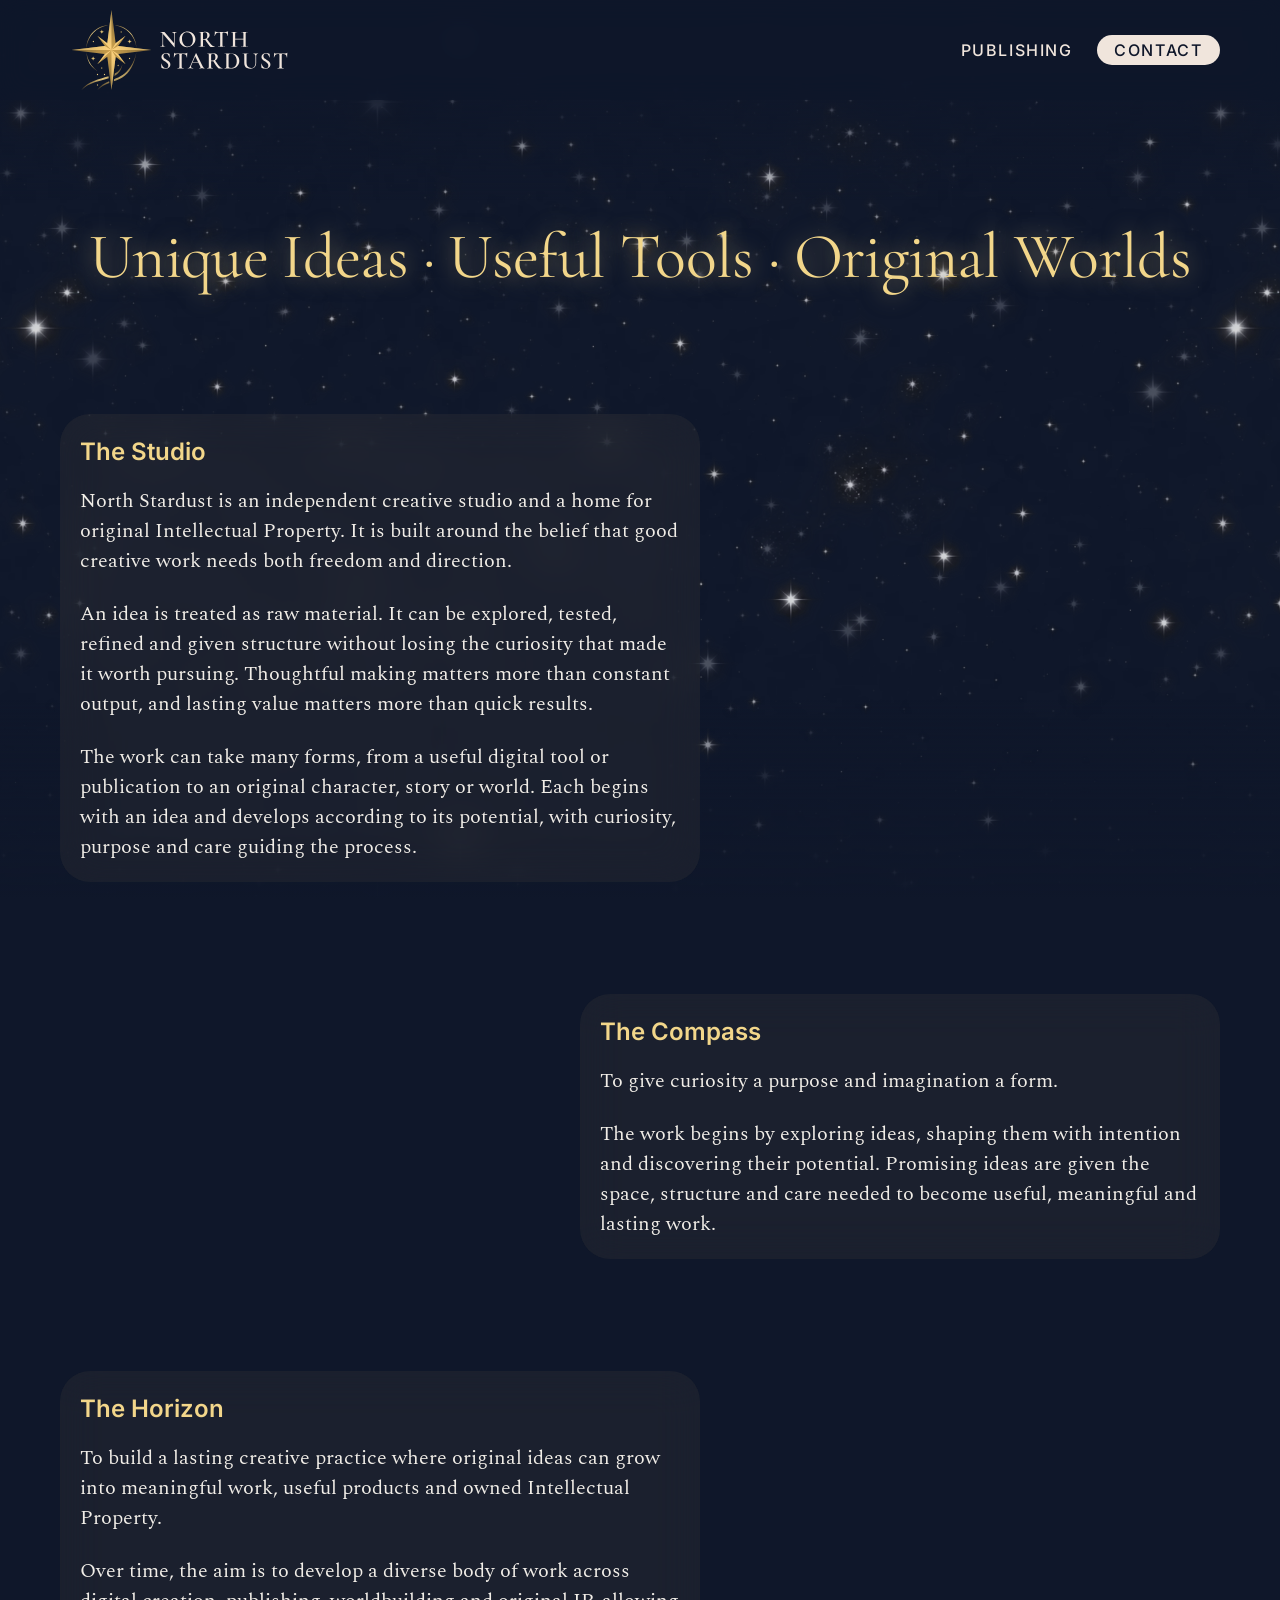
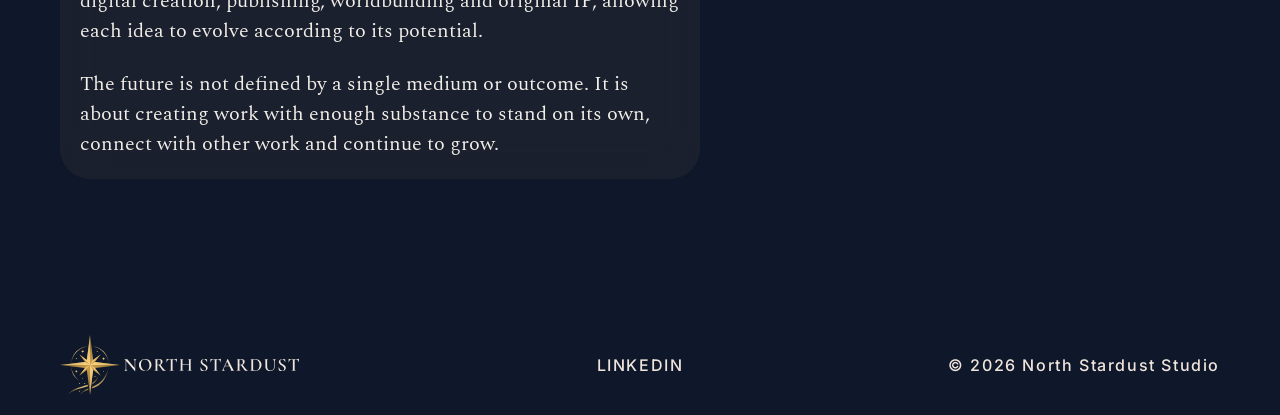
==== index.html @ cf8783c2 "Add Google Analytics 4 tracking" ====
<!DOCTYPE html>
<html lang="en-GB">
<head>
<meta charset="utf-8">
<meta name="viewport" content="width=device-width, initial-scale=1">
<title>North Stardust — Creative Studio, Original IP &amp; Worldbuilding</title>
<meta name="description" content="An independent creative studio and home for original Intellectual Property, developed as a long-term creative practice exploring ideas, worlds and publishing.">
<link rel="canonical" href="https://northstardust.studio/">
<meta name="theme-color" content="#0F172A">
<meta name="author" content="Athanasios Zagkliveris">

<meta property="og:type" content="website">
<meta property="og:site_name" content="North Stardust">
<meta property="og:title" content="North Stardust — Creative Studio, Original IP &amp; Worldbuilding">
<meta property="og:description" content="An independent creative studio developing original worlds, ideas and creative work designed to grow over time.">
<meta property="og:url" content="https://northstardust.studio/">
<meta property="og:image" content="https://northstardust.studio/assets/img/og-image.jpg">
<meta property="og:image:width" content="1200">
<meta property="og:image:height" content="630">
<meta property="og:image:alt" content="North Stardust">
<meta property="og:locale" content="en_GB">
<meta name="twitter:card" content="summary_large_image">
<meta name="twitter:title" content="North Stardust — Creative Studio, Original IP &amp; Worldbuilding">
<meta name="twitter:description" content="An independent creative studio developing original worlds, ideas and creative work designed to grow over time.">
<meta name="twitter:image" content="https://northstardust.studio/assets/img/og-image.jpg">

<link rel="icon" href="favicon.ico" sizes="any">
<link rel="icon" type="image/png" sizes="32x32" href="assets/img/favicon-32.png">
<link rel="apple-touch-icon" href="assets/img/apple-touch-icon.png">

<link rel="preload" as="font" type="font/woff2" href="assets/fonts/cormorant-400.woff2" crossorigin>
<link rel="preload" as="font" type="font/woff2" href="assets/fonts/inter-500.woff2" crossorigin>
<link rel="stylesheet" href="styles.css">

<script type="application/ld+json">
{
  "@context": "https://schema.org",
  "@graph": [
    {
      "@type": "Organization",
      "@id": "https://northstardust.studio/#organization",
      "name": "North Stardust",
      "alternateName": "North Stardust Studio",
      "url": "https://northstardust.studio/",
      "logo": "https://northstardust.studio/assets/img/logo.png",
      "image": "https://northstardust.studio/assets/img/og-image.jpg",
      "description": "North Stardust is an independent creative studio and home for original Intellectual Property, developed as a long-term creative practice exploring ideas, worlds, digital products and publishing.",
      "email": "northstardust.studio@gmail.com",
      "founder": { "@id": "https://northstardust.studio/#founder" },
      "sameAs": [
        "https://www.linkedin.com/company/northstardust"
      ]
    },
    {
      "@type": "Person",
      "@id": "https://northstardust.studio/#founder",
      "name": "Athanasios Zagkliveris",
      "jobTitle": "Founder & Creative Director",
      "worksFor": { "@id": "https://northstardust.studio/#organization" },
      "sameAs": [
        "https://www.linkedin.com/in/athanasios-zagkliveris/",
        "https://thanosgaz.artstation.com/"
      ]
    },
    {
      "@type": "WebSite",
      "url": "https://northstardust.studio/",
      "name": "North Stardust",
      "publisher": { "@id": "https://northstardust.studio/#organization" },
      "inLanguage": "en-GB"
    }
  ]
}
</script>
<script>document.documentElement.classList.add('js');</script>
<script type="text/javascript">
    (function(c,l,a,r,i,t,y){
        c[a]=c[a]||function(){(c[a].q=c[a].q||[]).push(arguments)};
        t=l.createElement(r);t.async=1;t.src="https://www.clarity.ms/tag/"+i;
        y=l.getElementsByTagName(r)[0];y.parentNode.insertBefore(t,y);
    })(window, document, "clarity", "script", "y0ykuly2si");
</script>
<!-- Google tag (gtag.js) -->
<script async src="https://www.googletagmanager.com/gtag/js?id=G-KX169TMJTF"></script>
<script>
  window.dataLayer = window.dataLayer || [];
  function gtag(){dataLayer.push(arguments);}
  gtag('js', new Date());

  gtag('config', 'G-KX169TMJTF');
</script>
</head>

<body>
<a class="skip" href="#main">Skip to content</a>

<div class="page-bg" aria-hidden="true">
  <div class="page-bg__stars"></div>
  <div class="page-bg__band page-bg__band--top"></div>
  <div class="page-bg__band page-bg__band--bottom"></div>
</div>
<canvas class="stardust-trail" aria-hidden="true"></canvas>

<header class="site-header">
  <div class="site-header__inner shell">
    <a class="site-header__logo" href="index.html" aria-label="North Stardust — Home">
      <img src="assets/img/logo-double-line.svg" width="240" height="100" alt="North Stardust" decoding="async">
    </a>
    <nav class="site-header__nav" aria-label="Primary">
      <a class="text-link" href="publishing.html">Publishing</a>
      <a class="btn" href="contact.html">Contact</a>
    </nav>
  </div>
</header>

<main id="main" class="page-enter">

  <!-- ── Hero ───────────────────────────────────────────── -->
  <section class="hero shell">
    <h1 class="hero__title"><span class="hero__phrase hero__phrase--1">Unique Ideas</span> <span aria-hidden="true">·</span> <span class="hero__phrase hero__phrase--2">Useful Tools</span> <span aria-hidden="true">·</span> <span class="hero__phrase hero__phrase--3">Original Worlds</span></h1>
  </section>

  <!-- ── Content cards ──────────────────────────────────── -->
  <div class="home-cards shell">

    <article class="home-card glass reveal" data-content="the-studio">
      <h2 class="home-card__title">The Studio</h2>
      <p>North Stardust is an independent creative studio and a home for original Intellectual Property. It is built around the belief that good creative work needs both freedom and direction.</p>
      <p>An idea is treated as raw material. It can be explored, tested, refined and given structure without losing the curiosity that made it worth pursuing. Thoughtful making matters more than constant output, and lasting value matters more than quick results.</p>
      <p>The work can take many forms, from a useful digital tool or publication to an original character, story or world. Each begins with an idea and develops according to its potential, with curiosity, purpose and care guiding the process.</p>
    </article>

    <article class="home-card glass reveal" data-content="the-compass">
      <h2 class="home-card__title">The Compass</h2>
      <p>To give curiosity a purpose and imagination a form.</p>
      <p>The work begins by exploring ideas, shaping them with intention and discovering their potential. Promising ideas are given the space, structure and care needed to become useful, meaningful and lasting work.</p>
    </article>

    <article class="home-card glass reveal" data-content="the-horizon">
      <h2 class="home-card__title">The Horizon</h2>
      <p>To build a lasting creative practice where original ideas can grow into meaningful work, useful products and owned Intellectual Property.</p>
      <p>Over time, the aim is to develop a diverse body of work across digital creation, publishing, worldbuilding and original IP, allowing each idea to evolve according to its potential.</p>
      <p>The future is not defined by a single medium or outcome. It is about creating work with enough substance to stand on its own, connect with other work and continue to grow.</p>
    </article>

  </div>

</main>

<footer class="site-footer">
  <div class="site-footer__inner">
    <a class="site-footer__logo" href="index.html" aria-label="North Stardust — Home">
      <img src="assets/img/logo-single-line.svg" width="240" height="60" alt="North Stardust" decoding="async">
    </a>
    <a class="text-link site-footer__linkedin" href="https://www.linkedin.com/company/northstardust" rel="me noopener" target="_blank" aria-label="North Stardust on LinkedIn">LinkedIn</a>
    <p class="site-footer__legal">© 2026 North Stardust Studio</p>
  </div>
</footer>

<script src="main.js" defer></script>
</body>
</html>
---- styles.css ----
/* ==========================================================
   North Stardust — Website
   Static stylesheet. No framework, no build step.

   Rebuilt against:
     North_Stardust_Website_Development_Prompt.md
     Website.txt
     North_Stardust_Claude_Final_Clarifications.md

   Three families, three jobs:
     Cormorant Garamond — brand / hero statement only.
     Spectral           — the studio's voice: headings, body copy.
     Inter               — the interface: nav, buttons, labels, forms.
   ========================================================== */

/* ---------- Fonts (self-hosted, latin subset) ---------------- */
@font-face{font-family:'Cormorant Garamond';src:url('assets/fonts/cormorant-400.woff2') format('woff2');font-weight:400;font-style:normal;font-display:swap}
@font-face{font-family:'Spectral';src:url('assets/fonts/spectral-400.woff2') format('woff2');font-weight:400;font-style:normal;font-display:swap}
@font-face{font-family:'Inter';src:url('assets/fonts/inter-400.woff2') format('woff2');font-weight:400;font-style:normal;font-display:swap}
@font-face{font-family:'Inter';src:url('assets/fonts/inter-500.woff2') format('woff2');font-weight:500;font-style:normal;font-display:swap}
@font-face{font-family:'Inter';src:url('assets/fonts/inter-600.woff2') format('woff2');font-weight:600;font-style:normal;font-display:swap}

/* ---------- Design tokens ---------- */
:root{
  /* brand palette — exact values from Website.txt / Clarifications */
  --midnight:#0F172A;
  --gold-dark:#BF9440;
  --gold-light:#F2D68A;
  --peach:#F0E5DC;
  --ivory:#F1EDE7;

  --field-filled:#397EE6;
  --field-filled-fill:rgba(57,126,230,.05);   /* #397EE6 @ 5% */
  --field-error:#F2837A;
  --field-error-fill:rgba(242,131,122,.05);   /* #F2837A @ 5% */

  --ink:var(--ivory);

  /* type — Cormorant brand, Spectral voice, Inter interface.
     Desktop (>=1200px) targets, from Website.txt / the Prompt:
       H1 64  · H2 48 · H3 24 · Body 20 · Links/Buttons 16 · Small 14
     Every rule below references one of these tokens; nothing invents a size. */
  --font-brand:'Cormorant Garamond',Georgia,'Times New Roman',serif;
  --font-serif:'Spectral',Georgia,'Times New Roman',serif;
  --font-sans:'Inter',-apple-system,BlinkMacSystemFont,'Segoe UI',Helvetica,Arial,sans-serif;

  /* Each ramps linearly and lands on its exact px target at exactly
     1200px viewport width — Website.txt states the page/content width as
     a flat 1200px, not a "starts at 1200 and keeps growing" fluid system,
     so every clamp() is solved to reach TARGET precisely at 1200px and
     hold flat above it (the max branch), with the stated min as the floor
     below it. */
  --fs-h1:clamp(2.25rem,1.3rem + 3.6vw,4rem);         /* 64px at 1200px */
  --fs-h2:clamp(1.75rem,1.425rem + 2.1vw,3rem);       /* 48px at 1200px */
  --fs-h3:clamp(1.2rem,1.05rem + .6vw,1.5rem);        /* 24px at 1200px */
  --fs-body:clamp(1.05rem,1.1rem + .2vw,1.25rem);     /* 20px at 1200px */
  --fs-link:clamp(.95rem,.8875rem + .15vw,1rem);      /* 16px at 1200px */
  --fs-small:.875rem;                                  /* 14px */

  --ls-wide:.1em;    /* 10% letter-spacing — links, buttons, form labels */
  --ls-wider:.18em;  /* 18% — founder role line */

  /* shape */
  --radius-card:30px;
  --radius-pill:999px;
  --radius-field:24px;

  /* glass — Figma-confirmed: fill only, no stroke, 30px radius, 20px pad */
  --glass-fill:rgba(242,214,138,.05);   /* Gold Light @ 5% */
  --glass-blur:20px;

  /* layout */
  --content-width:1200px;
  --gutter:20px;
  --header-h:100px;
  --footer-h:100px;
}

/* ---------- Reset ---------- */
*,*::before,*::after{box-sizing:border-box}
html{-webkit-text-size-adjust:100%}
body,h1,h2,h3,p,figure,dl,dd,ul{margin:0}
ul{padding:0;list-style:none}
img,picture,svg{display:block;max-width:100%}
img{height:auto}
a{color:inherit}
button{font:inherit;color:inherit;background:none;border:0}
input,textarea{font:inherit;color:inherit}

/* Scrollbar hidden, scrolling still fully functional (wheel/trackpad/
   keyboard) — only the drawn scrollbar track/thumb is removed. Since
   every page hides it the same way, there's also no more width
   difference between short pages (Publishing) and tall ones (Home,
   Contact) to cause a sideways shift between them. */
html{
  scrollbar-width:none;      /* Firefox */
  -ms-overflow-style:none;   /* legacy Edge */
}
html::-webkit-scrollbar{     /* Chrome, Edge, Safari */
  width:0;
  height:0;
  background:transparent;
}
html{scroll-behavior:smooth;scroll-padding-top:calc(var(--header-h) + 1rem)}
@media (prefers-reduced-motion:reduce){html{scroll-behavior:auto}}

body{
  background:var(--midnight);
  color:var(--ink);
  font-family:var(--font-sans);
  font-size:var(--fs-body);
  line-height:1.5;
  font-weight:400;
  -webkit-font-smoothing:antialiased;
  text-rendering:optimizeLegibility;
  overflow-x:hidden;
  overflow-wrap:break-word;
  min-height:100vh;
  display:flex;
  flex-direction:column;
  cursor:default;
}
main{flex:1 0 auto}

/* Plain body copy is not editable, so it keeps the default arrow cursor
   (set on body above) rather than the browser's native text I-beam.
   Actual editable/clickable elements get their proper cursor back. */
.field input,.field textarea{cursor:text}
a,button,.btn,.text-link,[role="button"]{cursor:pointer}

/* ---------- Utilities ---------- */
.shell{
  width:100%;
  max-width:var(--content-width);
  margin-inline:auto;
  padding-inline:var(--gutter);
}
.vh{
  position:absolute;width:1px;height:1px;padding:0;margin:-1px;
  overflow:hidden;clip:rect(0 0 0 0);white-space:nowrap;border:0;
}
.skip{
  position:absolute;left:50%;top:0;transform:translate(-50%,-120%);
  z-index:200;background:var(--gold-light);color:var(--midnight);
  font-family:var(--font-sans);font-size:var(--fs-small);font-weight:600;
  padding:.7rem 1.25rem;border-radius:0 0 8px 8px;
  transition:transform .18s ease;
}
.skip:focus{transform:translate(-50%,0)}

:focus-visible{
  outline:2px solid var(--gold-light);
  outline-offset:3px;
  border-radius:2px;
}

/* ==========================================================
   Global background — one reusable layered component,
   duplicated at the top of <body> on every page.
   1. flat midnight base
   2. Stars.avif, drifting very slowly, with a soft twinkle overlay
   3. top/bottom 200px gradient bands so content never meets a hard edge
   Respects prefers-reduced-motion: motion stops, the field stays put.
   ========================================================== */
.page-bg{
  position:fixed;
  inset:0;
  z-index:-1;
  overflow:hidden;
  background:var(--midnight);
  pointer-events:none;
}
.page-bg__stars{
  position:absolute;
  inset:-8%;
  background-image:url('assets/img/Stars.avif');
  background-repeat:repeat;
  background-size:1200px auto;
  opacity:.85;
  animation:starDrift 300s ease-in-out infinite alternate;
  will-change:transform;
}
/* Asynchronous twinkle: two overlay copies of the same star field, each
   offset in position and each pulsing opacity on its own uncoupled
   duration/delay. Because the three layers (base + two overlays) are
   spatially offset, their peaks brighten different stars at different
   moments — it reads as scattered, natural scintillation rather than the
   whole sky pulsing in unison, while staying pure CSS opacity animation
   (cheap, no canvas, no per-star markup). */
.page-bg__stars::before,
.page-bg__stars::after{
  content:'';
  position:absolute;
  inset:0;
  background-image:inherit;
  background-repeat:inherit;
  background-size:inherit;
  mix-blend-mode:screen;
  pointer-events:none;
}
.page-bg__stars::before{
  background-position:57px 31px;
  opacity:.22;
  animation:starTwinkleA 6.4s ease-in-out infinite alternate;
}
.page-bg__stars::after{
  background-position:-83px 64px;
  opacity:.3;
  animation:starTwinkleB 8.7s ease-in-out infinite alternate;
  animation-delay:-2.6s;
}
.page-bg__band{position:absolute;left:0;right:0;height:200px;pointer-events:none}
.page-bg__band--top{
  top:0;
  background:linear-gradient(to bottom,var(--midnight) 0%,rgba(15,23,42,.75) 50%,rgba(15,23,42,0) 100%);
}
.page-bg__band--bottom{
  bottom:0;
  background:linear-gradient(to top,var(--midnight) 0%,rgba(15,23,42,.75) 50%,rgba(15,23,42,0) 100%);
}
@keyframes starDrift{from{transform:translate3d(0,0,0)}to{transform:translate3d(-3%,-2.5%,0)}}
@keyframes starTwinkleA{from{opacity:.1}to{opacity:.38}}
@keyframes starTwinkleB{from{opacity:.4}to{opacity:.14}}
@media (prefers-reduced-motion:reduce){
  .page-bg__stars,.page-bg__stars::before,.page-bg__stars::after{animation:none}
}

/* Cursor stardust trail — canvas overlay, painted by main.js.
   Absent entirely on touch devices and under reduced motion (see JS guard). */
.stardust-trail{
  position:fixed;inset:0;z-index:60;pointer-events:none;
}

/* ---------- Buttons & links ---------- */
.btn{
  display:inline-flex;align-items:center;justify-content:center;
  min-width:120px;height:30px;
  padding-inline:1.1rem;
  border-radius:var(--radius-pill);
  background:var(--peach);
  color:var(--midnight);
  font-family:var(--font-sans);font-weight:500;font-size:var(--fs-link);
  letter-spacing:var(--ls-wide);
  text-transform:uppercase;
  text-decoration:none;
  transition:background-color .2s ease;
  cursor:pointer;
}
.btn:hover,.btn:focus-visible{background:var(--gold-light)}

.text-link{
  display:inline-block;
  color:var(--peach);
  font-family:var(--font-sans);font-weight:500;font-size:var(--fs-link);
  letter-spacing:var(--ls-wide);
  text-transform:uppercase;
  text-decoration:none;
  transition:color .2s ease,transform .2s ease;
}
.text-link:hover,.text-link:focus-visible{
  color:var(--gold-light);
  text-decoration:underline;
  transform:scale(1.1);
}
/* The header's PUBLISHING link has its own, narrower interaction spec in
   Website.txt (colour + underline only) — every other .text-link (footer
   and Founder's LinkedIn/ArtStation) follows the general "Links
   Interactions" rule, which adds a 10% hover scale. */
.site-header__nav .text-link:hover,
.site-header__nav .text-link:focus-visible{
  transform:none;
}
@media (prefers-reduced-motion:reduce){
  .text-link{transition:color .2s ease}
  .text-link:hover,.text-link:focus-visible{transform:none}
}

/* ---------- Glass card — Figma-confirmed ----------
   Fill: Gold Light @ 5% · Radius: 30px · Padding: 20px · No stroke.
   Sections stay transparent so the starfield reads through everywhere
   except inside a card. */
.glass{
  background:var(--glass-fill);
  -webkit-backdrop-filter:blur(var(--glass-blur));
  backdrop-filter:blur(var(--glass-blur));
  border-radius:var(--radius-card);
  padding:20px;
  border:0;
}
@supports not ((backdrop-filter:blur(1px)) or (-webkit-backdrop-filter:blur(1px))){
  /* No blur support: fall back to a slightly stronger fill so cards still
     read against the starfield. */
  .glass{background:rgba(242,214,138,.09)}
}

/* ==========================================================
   Header — 100px, vertically centred, fixed in place.
   ========================================================== */
.site-header{
  position:sticky;top:0;z-index:50;
  height:var(--header-h);
  background:rgba(15,23,42,.72);
  -webkit-backdrop-filter:blur(14px);
  backdrop-filter:blur(14px);
}
.site-header__inner{
  max-width:var(--content-width);
  margin-inline:auto;
  height:100%;
  display:flex;align-items:center;justify-content:space-between;
  padding-left:var(--gutter);
  padding-right:var(--gutter);
  gap:1rem;
}
.site-header__logo{
  display:flex;align-items:center;
  height:100px;
  flex:none;
  filter:drop-shadow(0 0 0 rgba(242,214,138,0));
  transition:filter .25s ease,opacity .25s ease;
}
.site-header__logo img{height:100px;width:auto}
.site-header__logo:hover,.site-header__logo:focus-visible{
  filter:drop-shadow(0 0 10px rgba(242,214,138,.55)) brightness(1.12);
}
.site-header__nav{display:flex;align-items:center;gap:24px}

@media (max-width:640px){
  .site-header{height:72px}
  .site-header__logo,.site-header__logo img{height:52px}
  .site-header__nav{gap:16px}
  .site-header__nav .btn{min-width:96px;padding-inline:.8rem}
}
@media (max-width:420px){
  .site-header__inner{gap:.5rem;padding-left:14px;padding-right:14px}
  .site-header__logo,.site-header__logo img{height:42px}
  .site-header__nav{gap:10px}
  .site-header__nav .btn{min-width:84px;height:28px}
}

/* ==========================================================
   Footer — 100px, vertically centred, stays in place.
   Logo left · LinkedIn centre · copyright right.
   ========================================================== */
.site-footer{height:var(--footer-h)}
.site-footer__inner{
  max-width:var(--content-width);
  margin-inline:auto;
  height:100%;
  display:grid;
  grid-template-columns:1fr auto 1fr;
  align-items:center;
  padding-inline:var(--gutter);
  gap:1rem;
}
.site-footer__logo{justify-self:start;height:60px;display:flex;align-items:center;transition:opacity .2s ease}
.site-footer__logo img{height:60px;width:auto;max-width:100%}
.site-footer__logo:hover,.site-footer__logo:focus-visible{opacity:.82}
@media (max-width:480px){
  .site-footer__logo img{height:auto;width:min(180px,50vw)}
}
.site-footer__linkedin{justify-self:center}
.site-footer__legal{
  justify-self:end;margin:0;
  font-family:var(--font-sans);font-weight:500;font-size:var(--fs-link);
  letter-spacing:var(--ls-wide);color:var(--peach);
}
@media (max-width:640px){
  .site-footer{height:auto}
  .site-footer__inner{
    grid-template-columns:1fr;
    justify-items:center;text-align:center;
    padding-block:1.75rem;gap:1rem;
  }
  .site-footer__logo,.site-footer__linkedin,.site-footer__legal{justify-self:center}
}

/* ==========================================================
   Home
   ========================================================== */
.hero{
  padding-block:clamp(4rem,11vw,7.5rem) clamp(2.5rem,7vw,4.5rem);
  text-align:center;
}
.hero__title{
  font-family:var(--font-brand);
  font-weight:400;
  font-size:var(--fs-h1);
  line-height:1.16;
  letter-spacing:-.01em;
  color:var(--gold-light);
  /* No ch cap: the reference sets this on one line at the 1200px design
     width, so it should only wrap where the viewport genuinely can't fit
     it. text-wrap:balance still keeps a natural break if it does wrap. */
  max-width:100%;
  margin-inline:auto;
  text-wrap:balance;
}
/* Each phrase illuminates on its own slow, staggered cycle — a gentle
   brightness/glow pulse, not a layout change, so type and spacing stay
   exactly as specified.
   text-shadow is static, not animated: animating its blur radius forces a
   repaint every frame on three staggered elements at once, which competes
   with the stardust-trail canvas and star-twinkle layers for main-thread
   time and intermittently drops frames (visible as a jump rather than a
   smooth step). opacity is compositor-only and doesn't have this problem;
   since opacity still applies to the whole element, the fixed glow still
   dims and brightens along with the text, keeping the same illuminated
   character without repainting the shadow itself. */
.hero__phrase{
  display:inline-block;
  text-shadow:0 0 22px rgba(242,214,138,.5);
  animation:heroIlluminate 4.2s ease-in-out infinite;
}
.hero__phrase--1{animation-delay:0s}
.hero__phrase--2{animation-delay:1.1s}
.hero__phrase--3{animation-delay:2.2s}
@keyframes heroIlluminate{
  0%,100%{opacity:.74}
  50%{opacity:1}
}
@media (prefers-reduced-motion:reduce){
  .hero__phrase{animation:none;opacity:1}
}

/* Asymmetrical editorial rhythm: Studio left, Compass offset right,
   Horizon back to the left. Flexbox alignment, not absolute positioning,
   so the rhythm survives at every width without screenshot coordinates. */
.home-cards{
  display:flex;
  flex-direction:column;
  gap:clamp(3.5rem,9vw,7rem);
  padding-block:clamp(2rem,6vw,3rem) clamp(5rem,11vw,8.5rem);
}
.home-card{width:100%;max-width:640px}
.home-card:nth-child(1){align-self:flex-start}
.home-card:nth-child(2){align-self:flex-end}
.home-card:nth-child(3){align-self:flex-start}
.home-card__title{
  font-family:var(--font-sans);
  font-weight:600;
  font-size:var(--fs-h3);
  color:var(--gold-light);
  margin-bottom:1rem;
}
.home-card p{
  font-family:var(--font-serif);
  font-weight:400;
  font-size:var(--fs-body);
  line-height:1.5;
  color:var(--ivory);
}
.home-card p+p{margin-top:1.15em}

/* ==========================================================
   Contact — Founder
   ========================================================== */
.founder{
  /* 1200px page width, 20px left/right margin each side = 1160px usable
     for "322 + 20 + 818". max-width must be the full 1200 here, with the
     20px padding below carving out that 1160px — capping max-width at
     1160 directly double-subtracted the margin and quietly shrank both
     columns ~40px below their spec'd sizes. */
  max-width:1200px;
  margin-inline:auto;
  padding:var(--gutter);
  display:grid;
  grid-template-columns:minmax(220px,322px) minmax(0,818px);
  gap:20px;
  align-items:center;
  min-height:720px;
}
.founder__aside{
  display:flex;flex-direction:column;align-items:center;justify-content:center;
  gap:24px;
  text-align:center;
}
.founder__portrait{
  width:322px;height:456px;max-width:100%;
  border-radius:var(--radius-card);
  object-fit:cover;
}
.founder__links{display:flex;gap:24px;flex-wrap:wrap;justify-content:center}

.founder__card{
  width:100%;
  min-height:678px;
  display:flex;flex-direction:column;justify-content:center;
  gap:20px;
}
.founder__card h2{
  font-family:var(--font-serif);font-weight:400;
  font-size:var(--fs-h2);line-height:1.15;
  color:var(--peach);
}
.founder__role{
  font-family:var(--font-sans);font-weight:500;
  font-size:var(--fs-h3);
  letter-spacing:var(--ls-wider);
  text-transform:uppercase;
  color:var(--gold-light);
}
.founder__card p:not(.founder__role){
  font-family:var(--font-serif);font-weight:400;
  font-size:var(--fs-body);line-height:1.5;
  color:var(--ivory);
}
.founder__card p+p{margin-top:1.15em}

@media (max-width:900px){
  .founder{grid-template-columns:1fr;min-height:0;padding-block:2.5rem}
  .founder__card{min-height:0}
}

/* ==========================================================
   Contact — Contact section (card + form)
   565 + 30 + 565 = 1160, inside 1200 with 20px outer margins.
   Same fix as .founder: max-width is the full 1200, not the already-
   reduced 1160 — the 20px padding is what carves out the 1160 usable
   width for the two columns.
   ========================================================== */
.contact-columns{
  max-width:1200px;
  margin-inline:auto;
  padding:var(--gutter);
  padding-block:50px;
  display:grid;
  grid-template-columns:minmax(0,565px) minmax(0,565px);
  /* Grid rows stretch to their tallest item by default, which was pulling
     the 228px-tall connect-card up to match the taller form column. Start-
     align both columns so each keeps its own natural height instead. */
  align-items:start;
  justify-content:center;
  gap:30px;
}
@media (max-width:1180px){
  .contact-columns{grid-template-columns:minmax(0,565px);justify-items:center}
}

/* Unlike the Founder card, Website.txt gives this card only a horizontal
   margin (20px) and a "Between Text Margin" of 10px — no top/bottom
   padding value — so height comes from a fixed 228px box with the content
   centred inside it, not from vertical padding stacked on top of it. */
.connect-card{
  width:100%;max-width:565px;min-height:228px;
  padding-block:0;
  padding-inline:20px;
  display:flex;flex-direction:column;justify-content:center;
  gap:10px;
}
.connect-card h2{
  font-family:var(--font-serif);font-weight:400;
  font-size:var(--fs-h2);line-height:1.15;
  color:var(--gold-light);
}
.connect-card p{
  font-family:var(--font-serif);font-weight:400;
  font-size:var(--fs-body);line-height:1.5;
  color:var(--ivory);
}

.contact-form{width:100%;max-width:565px;display:flex;flex-direction:column;gap:24px}
.form-row{display:flex;gap:24px}
.form-row .field{flex:1;min-width:0}

/* Labels are visually hidden (.vh, in the markup) — the visual design
   specifies placeholder-only fields with no separate label row, but a
   placeholder is not an accessible name, so a real <label> is kept for
   assistive tech without changing what's on screen. */
.field{position:relative}
.field input,.field textarea{
  display:block;width:100%;
  background:var(--glass-fill);
  -webkit-backdrop-filter:blur(var(--glass-blur));
  backdrop-filter:blur(var(--glass-blur));
  border:2px solid var(--peach);
  border-radius:var(--radius-pill);
  color:var(--peach);
  font-family:var(--font-sans);font-weight:500;font-size:var(--fs-link);
  letter-spacing:var(--ls-wide);
  /* Idle/placeholder state reads centred (matches the reference); once
     real text is typed it left-aligns like a normal field. Both states
     share the same box, so this never shifts the visible idle look. */
  text-align:left;
  height:30px;
  padding:0 1rem;
  transition:border-color .2s ease,color .2s ease,box-shadow .2s ease,background-color .2s ease;
}
.field input:placeholder-shown{text-align:center}
.field textarea{
  height:120px;
  border-radius:var(--radius-field);
  padding:.65rem 1rem;
  resize:vertical;
  line-height:1.4;
  text-align:left;
}
/* MESSAGE placeholder centres both horizontally and vertically inside its
   120px box; once the user types, real text reverts to a normal top-left
   multi-line start (the non-:placeholder-shown rule above). */
.field textarea:placeholder-shown{
  text-align:center;
  padding-top:2.9rem;
}
.field input::placeholder,.field textarea::placeholder{color:var(--peach);opacity:.85}
.field input:hover,.field textarea:hover{
  border-color:var(--gold-light);
  background:rgba(242,214,138,.08);
  color:var(--gold-light);
}
.field input:hover::placeholder,.field textarea:hover::placeholder{color:var(--gold-light)}
.field input:focus,.field textarea:focus{
  outline:none;
  border-color:var(--gold-dark);
  box-shadow:0 0 0 4px rgba(191,148,64,.22);
}
.field.is-filled input,.field.is-filled textarea{
  background:var(--field-filled-fill);
  border-color:var(--field-filled);
  color:var(--ivory);
}
.field.is-filled input::placeholder,.field.is-filled textarea::placeholder{color:var(--ivory)}
.field.is-error input,.field.is-error textarea{
  background:var(--field-error-fill);
  border-color:var(--field-error);
  color:var(--field-error);
}
.field.is-error input::placeholder,.field.is-error textarea::placeholder{color:var(--field-error)}
.js .field.is-error input,.js .field.is-error textarea{animation:fieldErrorPulse .5s ease;}
@keyframes fieldErrorPulse{
  0%,100%{box-shadow:0 0 0 0 rgba(242,131,122,0)}
  35%{box-shadow:0 0 0 5px rgba(242,131,122,.28)}
}
@media (prefers-reduced-motion:reduce){
  .js .field.is-error input,.js .field.is-error textarea{animation:none}
}
.field__error{
  display:none;margin-top:.4rem;
  font-family:var(--font-sans);font-size:var(--fs-small);color:var(--field-error);
}
.field.is-error .field__error{display:block}

.contact-form__foot{display:flex;align-items:center;justify-content:flex-end;gap:1rem}
.contact-form__status{
  margin:0;flex:1;
  font-family:var(--font-sans);font-size:var(--fs-small);
  color:var(--ivory);
}
.contact-form__status[data-state="error"]{color:var(--field-error)}
.contact-form__status[data-state="success"]{color:var(--gold-light)}
.contact-form__submit{align-self:flex-end}
.contact-form__submit:disabled{opacity:.6;cursor:progress}

/* ==========================================================
   Publishing
   ========================================================== */
.publishing{
  min-height:calc(100svh - var(--header-h) - var(--footer-h));
  display:flex;align-items:center;justify-content:center;
  text-align:center;
  padding-block:4rem;
}
.publishing h1{
  font-family:var(--font-brand);font-weight:400;
  font-size:var(--fs-h1);
  color:var(--gold-light);
}

/* ---------- Reveal ---------- */
.js .reveal{opacity:0;transform:translateY(14px)}
.js .reveal.is-in{
  opacity:1;transform:none;
  transition:opacity .75s cubic-bezier(.22,.61,.36,1),transform .75s cubic-bezier(.22,.61,.36,1);
}
@media (prefers-reduced-motion:reduce){
  .js .reveal{opacity:1;transform:none}
  .js .reveal.is-in{transition:none}
}

/* ==========================================================
   Page transitions — short slide in/out of the inner content only.
   main.js toggles these classes on <main>, never on <body>: the
   starfield background, header and footer are outside <main> and are
   never touched, so they stay put and never flash/disappear between
   pages. A plain link click always works even with JS disabled — this
   is progressive enhancement only.
   ========================================================== */
.js main{transition:opacity .32s cubic-bezier(.22,.61,.36,1),transform .32s cubic-bezier(.22,.61,.36,1)}
.js main.page-enter{opacity:0;transform:translateY(12px)}
.js main.page-exit{opacity:0;transform:translateY(-12px)}
@media (prefers-reduced-motion:reduce){
  .js main{transition:none}
  .js main.page-enter,.js main.page-exit{opacity:1;transform:none}
}

/* ---------- Print ---------- */
@media print{
  .site-header,.page-bg,.stardust-trail{display:none}
  body{background:#fff;color:#000}
  .glass{background:#fff;color:#000;border:1px solid #ccc}
  .hero__title,.founder__card h2,.connect-card h2,.publishing h1{color:#000}
  a{text-decoration:underline}
}
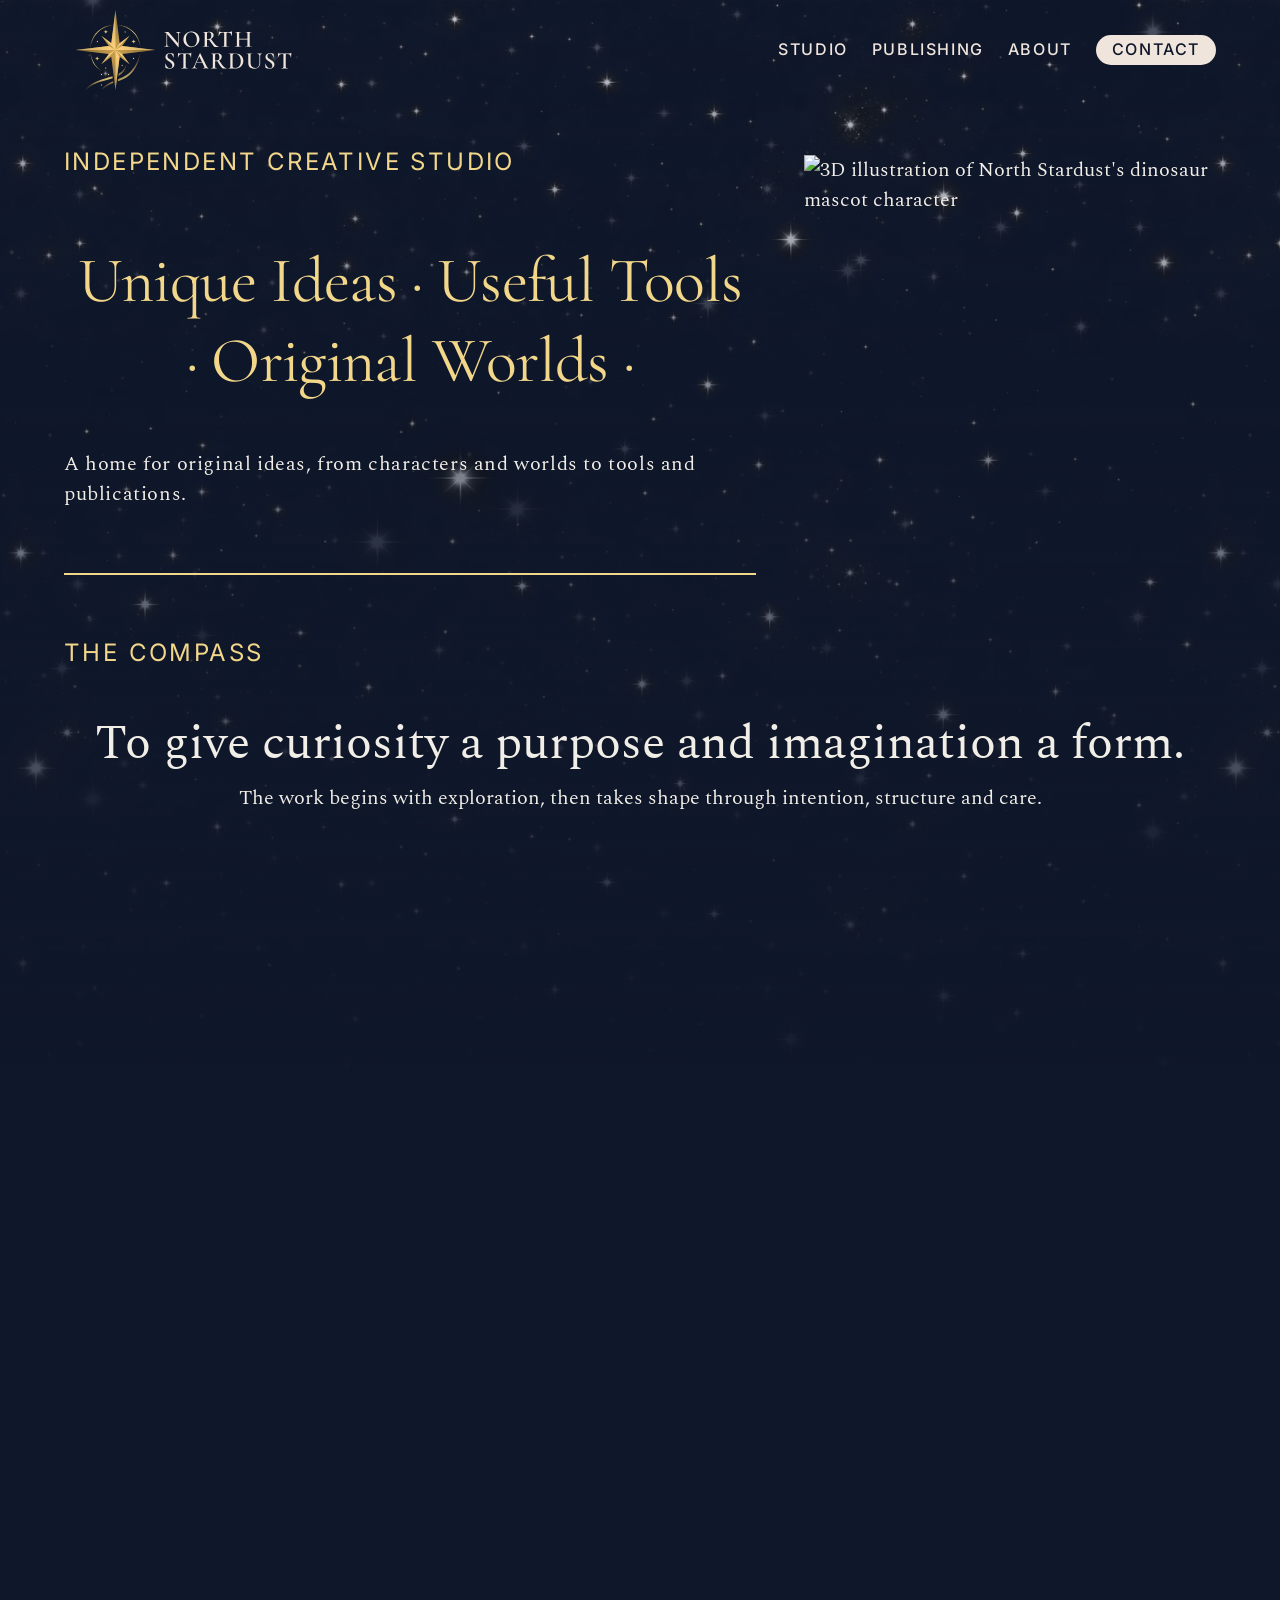
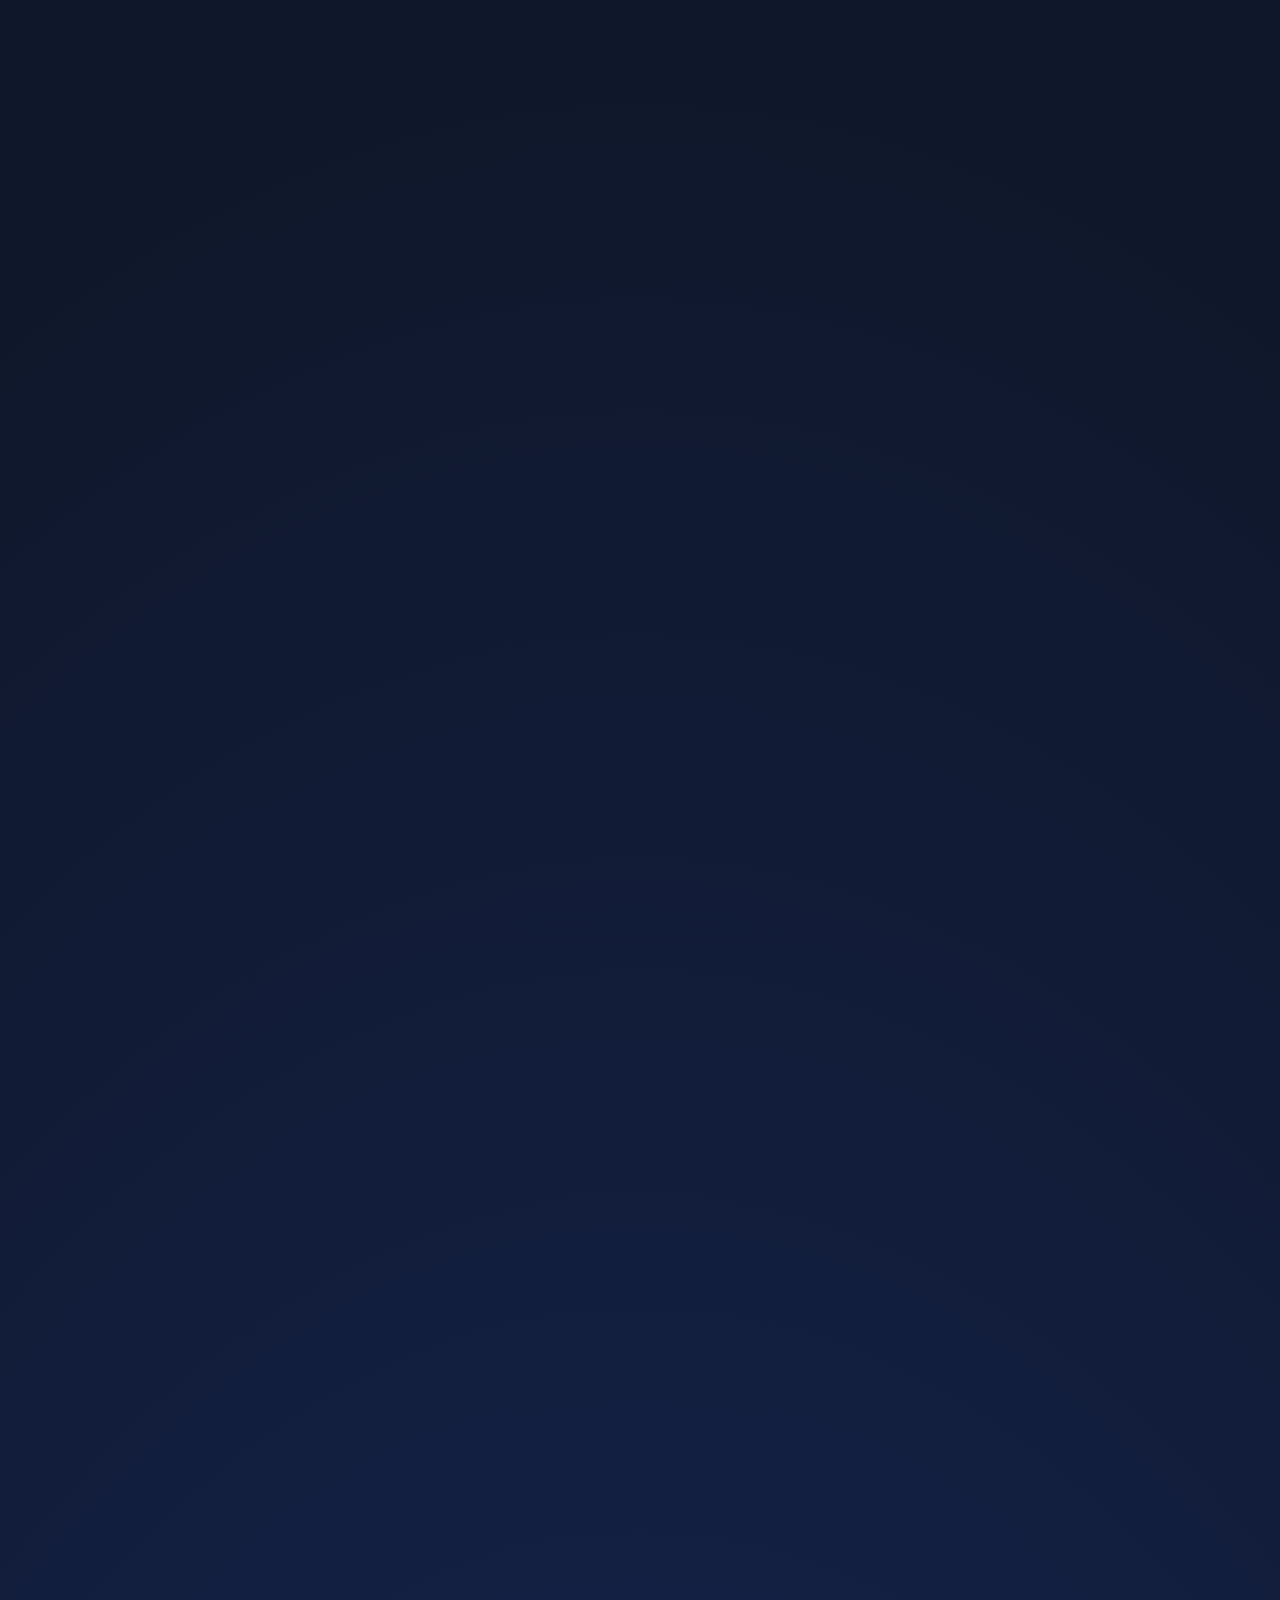
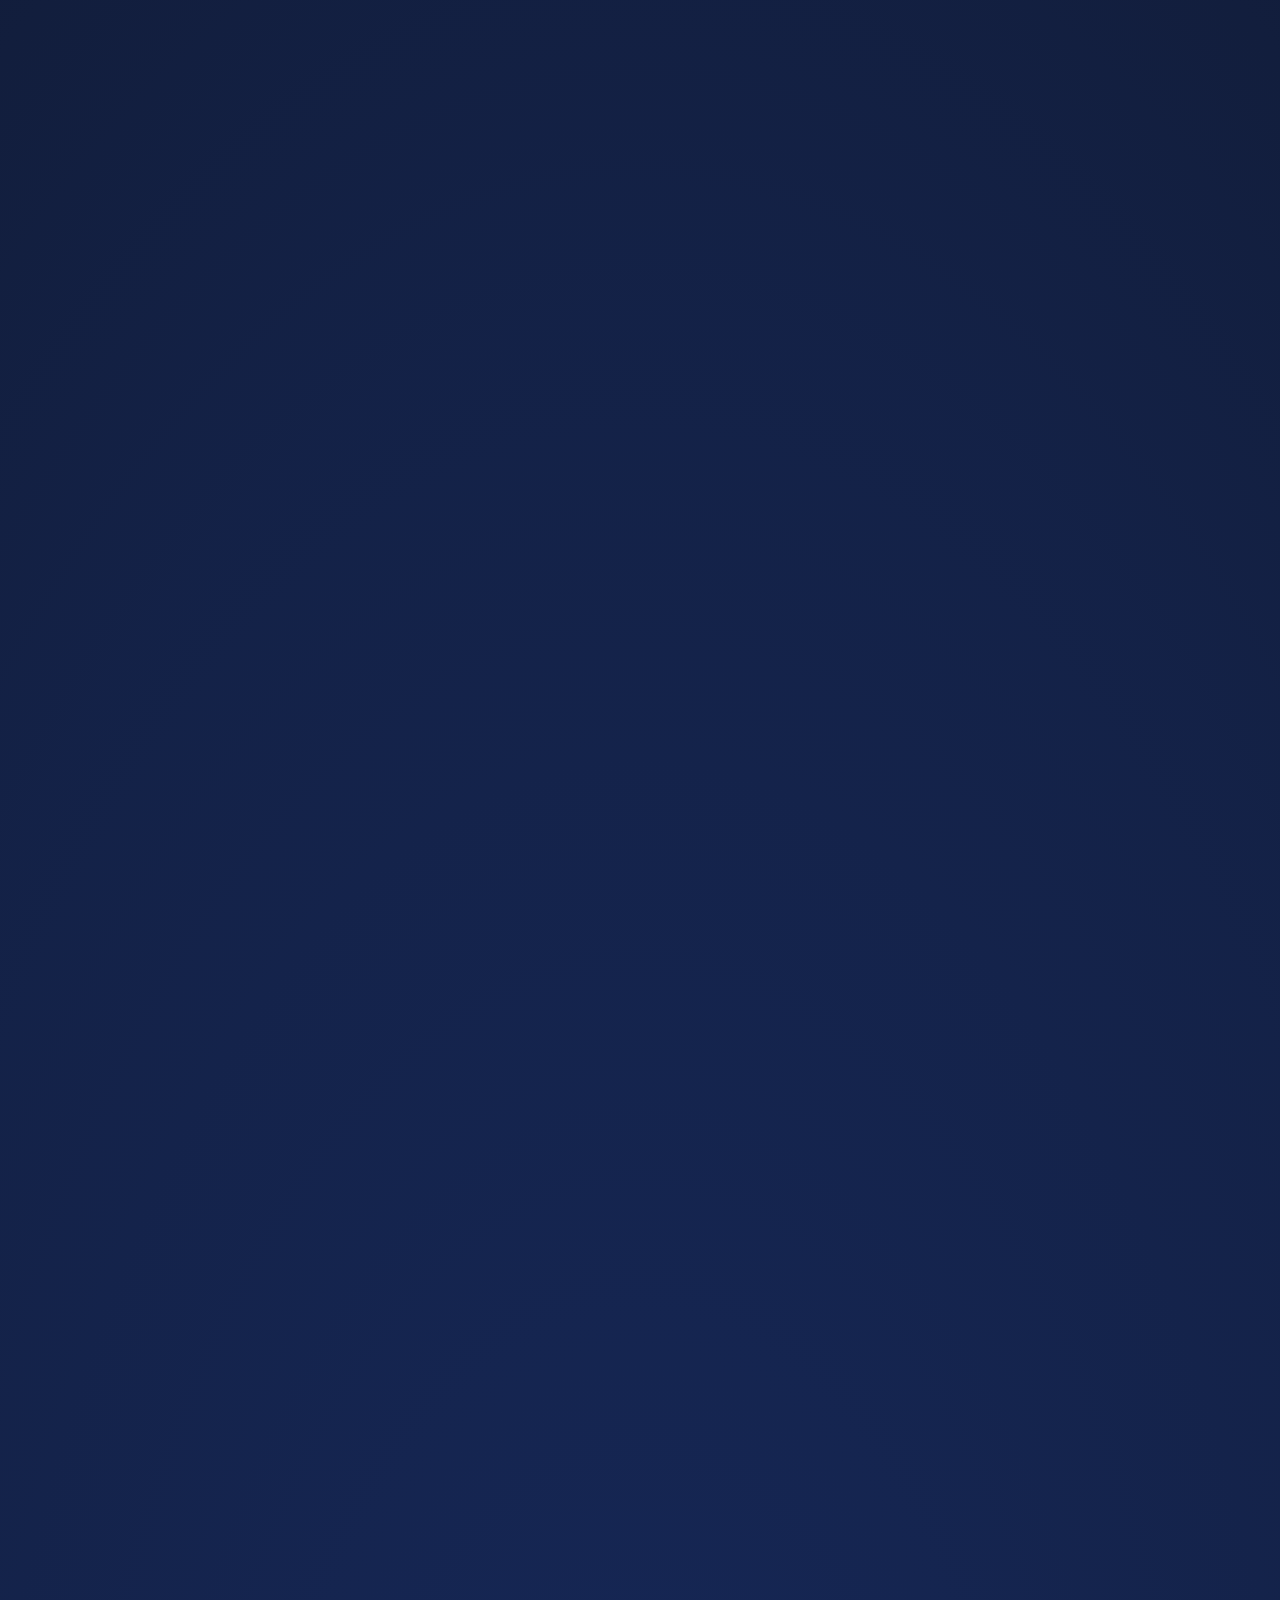
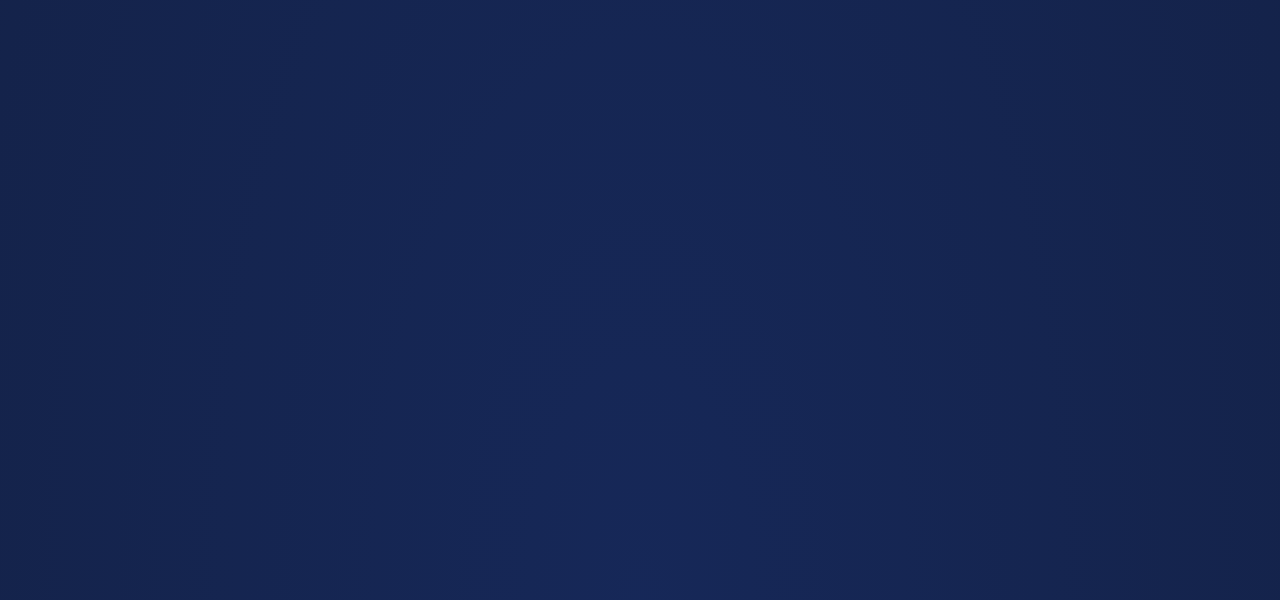
==== commit 8ae7e68c: "Rebuild Tablet and Mobile as continuous pages; split the Desktop/Laptop cases Desktop and Laptop now" ====
--- a/index.html
+++ b/index.html
@@ -1,162 +1,483 @@
 <!DOCTYPE html>
-<html lang="en-GB">
+<html lang="en-GB" data-landing-step="1">
+<!--
+  North Stardust — index.html
+
+  One sticky presentation stage plus six scroll anchors ("states").
+  Publishing is a separate page and is never part of this state track.
+
+  data-landing-step is seeded to "1" so the first state paints before main.js
+  runs, and still renders if JavaScript never runs at all.
+-->
 <head>
-<meta charset="utf-8">
-<meta name="viewport" content="width=device-width, initial-scale=1">
-<title>North Stardust — Creative Studio, Original IP &amp; Worldbuilding</title>
-<meta name="description" content="An independent creative studio and home for original Intellectual Property, developed as a long-term creative practice exploring ideas, worlds and publishing.">
-<link rel="canonical" href="https://northstardust.studio/">
-<meta name="theme-color" content="#0F172A">
-<meta name="author" content="Athanasios Zagkliveris">
-
-<meta property="og:type" content="website">
-<meta property="og:site_name" content="North Stardust">
-<meta property="og:title" content="North Stardust — Creative Studio, Original IP &amp; Worldbuilding">
-<meta property="og:description" content="An independent creative studio developing original worlds, ideas and creative work designed to grow over time.">
-<meta property="og:url" content="https://northstardust.studio/">
-<meta property="og:image" content="https://northstardust.studio/assets/img/og-image.jpg">
-<meta property="og:image:width" content="1200">
-<meta property="og:image:height" content="630">
-<meta property="og:image:alt" content="North Stardust">
-<meta property="og:locale" content="en_GB">
-<meta name="twitter:card" content="summary_large_image">
-<meta name="twitter:title" content="North Stardust — Creative Studio, Original IP &amp; Worldbuilding">
-<meta name="twitter:description" content="An independent creative studio developing original worlds, ideas and creative work designed to grow over time.">
-<meta name="twitter:image" content="https://northstardust.studio/assets/img/og-image.jpg">
-
-<link rel="icon" href="favicon.ico" sizes="any">
-<link rel="icon" type="image/png" sizes="32x32" href="assets/img/favicon-32.png">
-<link rel="apple-touch-icon" href="assets/img/apple-touch-icon.png">
-
-<link rel="preload" as="font" type="font/woff2" href="assets/fonts/cormorant-400.woff2" crossorigin>
-<link rel="preload" as="font" type="font/woff2" href="assets/fonts/inter-500.woff2" crossorigin>
-<link rel="stylesheet" href="styles.css">
-
-<script type="application/ld+json">
-{
-  "@context": "https://schema.org",
-  "@graph": [
-    {
-      "@type": "Organization",
-      "@id": "https://northstardust.studio/#organization",
-      "name": "North Stardust",
-      "alternateName": "North Stardust Studio",
-      "url": "https://northstardust.studio/",
-      "logo": "https://northstardust.studio/assets/img/logo.png",
-      "image": "https://northstardust.studio/assets/img/og-image.jpg",
-      "description": "North Stardust is an independent creative studio and home for original Intellectual Property, developed as a long-term creative practice exploring ideas, worlds, digital products and publishing.",
-      "email": "northstardust.studio@gmail.com",
-      "founder": { "@id": "https://northstardust.studio/#founder" },
-      "sameAs": [
-        "https://www.linkedin.com/company/northstardust"
-      ]
-    },
-    {
-      "@type": "Person",
-      "@id": "https://northstardust.studio/#founder",
-      "name": "Athanasios Zagkliveris",
-      "jobTitle": "Founder & Creative Director",
-      "worksFor": { "@id": "https://northstardust.studio/#organization" },
-      "sameAs": [
-        "https://www.linkedin.com/in/athanasios-zagkliveris/",
-        "https://thanosgaz.artstation.com/"
-      ]
-    },
-    {
-      "@type": "WebSite",
-      "url": "https://northstardust.studio/",
-      "name": "North Stardust",
-      "publisher": { "@id": "https://northstardust.studio/#organization" },
-      "inLanguage": "en-GB"
-    }
-  ]
-}
-</script>
-<script>document.documentElement.classList.add('js');</script>
-<script type="text/javascript">
+  <meta charset="utf-8">
+  <meta name="viewport" content="width=device-width, initial-scale=1">
+
+  <title>North Stardust — Independent Creative Studio</title>
+  <meta
+    name="description"
+    content="North Stardust is an independent creative studio and a home for original ideas, worlds, tools and publications."
+  >
+  <meta name="theme-color" content="#0F172A">
+  <meta name="author" content="Athanasios Zagkliveris">
+  <link rel="canonical" href="https://northstardust.studio/">
+
+  <meta property="og:type" content="website">
+  <meta property="og:site_name" content="North Stardust">
+  <meta property="og:url" content="https://northstardust.studio/">
+  <meta property="og:title" content="North Stardust — Independent Creative Studio">
+  <meta
+    property="og:description"
+    content="North Stardust is an independent creative studio and a home for original ideas, worlds, tools and publications."
+  >
+  <meta property="og:image" content="https://northstardust.studio/assets/img/og-image.jpg">
+  <meta name="twitter:card" content="summary_large_image">
+
+  <link rel="icon" href="favicon.ico" sizes="any">
+  <link rel="icon" type="image/png" sizes="32x32" href="assets/img/favicon-32.png">
+  <link rel="apple-touch-icon" href="assets/img/apple-touch-icon.png">
+
+  <link rel="preload" as="font" type="font/woff2" href="assets/fonts/cormorant-400.woff2" crossorigin>
+  <link rel="preload" as="font" type="font/woff2" href="assets/fonts/spectral-400.woff2" crossorigin>
+  <link rel="preload" as="font" type="font/woff2" href="assets/fonts/inter-400.woff2" crossorigin>
+  <link rel="preload" as="font" type="font/woff2" href="assets/fonts/inter-500.woff2" crossorigin>
+  <link rel="preload" as="font" type="font/woff2" href="assets/fonts/inter-600.woff2" crossorigin>
+
+  <link rel="stylesheet" href="styles.css">
+  <script>document.documentElement.classList.add("js");</script>
+
+  <script>
     (function(c,l,a,r,i,t,y){
-        c[a]=c[a]||function(){(c[a].q=c[a].q||[]).push(arguments)};
-        t=l.createElement(r);t.async=1;t.src="https://www.clarity.ms/tag/"+i;
-        y=l.getElementsByTagName(r)[0];y.parentNode.insertBefore(t,y);
+      c[a]=c[a]||function(){(c[a].q=c[a].q||[]).push(arguments)};
+      t=l.createElement(r);t.async=1;t.src="https://www.clarity.ms/tag/"+i;
+      y=l.getElementsByTagName(r)[0];y.parentNode.insertBefore(t,y);
     })(window, document, "clarity", "script", "y0ykuly2si");
-</script>
-<!-- Google tag (gtag.js) -->
-<script async src="https://www.googletagmanager.com/gtag/js?id=G-KX169TMJTF"></script>
-<script>
-  window.dataLayer = window.dataLayer || [];
-  function gtag(){dataLayer.push(arguments);}
-  gtag('js', new Date());
-
-  gtag('config', 'G-KX169TMJTF');
-</script>
+  </script>
+  <script async src="https://www.googletagmanager.com/gtag/js?id=G-KX169TMJTF"></script>
+  <script>
+    window.dataLayer = window.dataLayer || [];
+    function gtag(){dataLayer.push(arguments);}
+    gtag('js', new Date());
+    gtag('config', 'G-KX169TMJTF');
+  </script>
+
+  <script src="main.js" defer></script>
 </head>
 
 <body>
-<a class="skip" href="#main">Skip to content</a>
-
-<div class="page-bg" aria-hidden="true">
-  <div class="page-bg__stars"></div>
-  <div class="page-bg__band page-bg__band--top"></div>
-  <div class="page-bg__band page-bg__band--bottom"></div>
-</div>
-<canvas class="stardust-trail" aria-hidden="true"></canvas>
-
-<header class="site-header">
-  <div class="site-header__inner shell">
-    <a class="site-header__logo" href="index.html" aria-label="North Stardust — Home">
-      <img src="assets/img/logo-double-line.svg" width="240" height="100" alt="North Stardust" decoding="async">
-    </a>
-    <nav class="site-header__nav" aria-label="Primary">
-      <a class="text-link" href="publishing.html">Publishing</a>
-      <a class="btn" href="contact.html">Contact</a>
-    </nav>
+  <a class="skip-link" href="#main-content">Skip to content</a>
+
+  <!-- Shared page background. It scrolls with the document and is never fixed. -->
+  <div class="page-bg" aria-hidden="true">
+    <div class="page-bg__stars"></div>
+    <div class="page-bg__fade"></div>
+    <div class="page-bg__glow"></div>
   </div>
-</header>
-
-<main id="main" class="page-enter">
-
-  <!-- ── Hero ───────────────────────────────────────────── -->
-  <section class="hero shell">
-    <h1 class="hero__title"><span class="hero__phrase hero__phrase--1">Unique Ideas</span> <span aria-hidden="true">·</span> <span class="hero__phrase hero__phrase--2">Useful Tools</span> <span aria-hidden="true">·</span> <span class="hero__phrase hero__phrase--3">Original Worlds</span></h1>
-  </section>
-
-  <!-- ── Content cards ──────────────────────────────────── -->
-  <div class="home-cards shell">
-
-    <article class="home-card glass reveal" data-content="the-studio">
-      <h2 class="home-card__title">The Studio</h2>
-      <p>North Stardust is an independent creative studio and a home for original Intellectual Property. It is built around the belief that good creative work needs both freedom and direction.</p>
-      <p>An idea is treated as raw material. It can be explored, tested, refined and given structure without losing the curiosity that made it worth pursuing. Thoughtful making matters more than constant output, and lasting value matters more than quick results.</p>
-      <p>The work can take many forms, from a useful digital tool or publication to an original character, story or world. Each begins with an idea and develops according to its potential, with curiosity, purpose and care guiding the process.</p>
-    </article>
-
-    <article class="home-card glass reveal" data-content="the-compass">
-      <h2 class="home-card__title">The Compass</h2>
-      <p>To give curiosity a purpose and imagination a form.</p>
-      <p>The work begins by exploring ideas, shaping them with intention and discovering their potential. Promising ideas are given the space, structure and care needed to become useful, meaningful and lasting work.</p>
-    </article>
-
-    <article class="home-card glass reveal" data-content="the-horizon">
-      <h2 class="home-card__title">The Horizon</h2>
-      <p>To build a lasting creative practice where original ideas can grow into meaningful work, useful products and owned Intellectual Property.</p>
-      <p>Over time, the aim is to develop a diverse body of work across digital creation, publishing, worldbuilding and original IP, allowing each idea to evolve according to its potential.</p>
-      <p>The future is not defined by a single medium or outcome. It is about creating work with enough substance to stand on its own, connect with other work and continue to grow.</p>
-    </article>
-
-  </div>
-
-</main>
-
-<footer class="site-footer">
-  <div class="site-footer__inner">
-    <a class="site-footer__logo" href="index.html" aria-label="North Stardust — Home">
-      <img src="assets/img/logo-single-line.svg" width="240" height="60" alt="North Stardust" decoding="async">
-    </a>
-    <a class="text-link site-footer__linkedin" href="https://www.linkedin.com/company/northstardust" rel="me noopener" target="_blank" aria-label="North Stardust on LinkedIn">LinkedIn</a>
-    <p class="site-footer__legal">© 2026 North Stardust Studio</p>
-  </div>
-</footer>
-
-<script src="main.js" defer></script>
+
+  <header class="site-header" data-site-header>
+    <div class="site-header__inner">
+      <a
+        class="site-header__logo"
+        href="#hero"
+        data-nav-target="hero"
+        aria-label="North Stardust — Home"
+      >
+        <img
+          class="site-header__logo-wide"
+          src="assets/img/logo-double-line.svg"
+          width="240"
+          height="100"
+          alt="North Stardust"
+          decoding="async"
+        >
+        <img
+          class="site-header__logo-narrow"
+          src="assets/img/logo-single-line.svg"
+          width="240"
+          height="60"
+          alt=""
+          aria-hidden="true"
+          decoding="async"
+        >
+      </a>
+
+      <nav class="site-header__nav" aria-label="Primary navigation">
+        <a href="#studio" data-nav-target="studio">STUDIO</a>
+        <a href="publishing.html">PUBLISHING</a>
+        <a href="#founder" data-nav-target="founder">ABOUT</a>
+        <a class="contact-link" href="#contact" data-nav-target="contact">CONTACT</a>
+      </nav>
+
+      <button
+        class="menu-toggle"
+        type="button"
+        aria-expanded="false"
+        aria-controls="mobile-navigation"
+        aria-label="Open navigation"
+        data-menu-toggle
+      >
+        <span aria-hidden="true"></span>
+        <span aria-hidden="true"></span>
+        <span aria-hidden="true"></span>
+      </button>
+
+      <nav
+        id="mobile-navigation"
+        class="mobile-nav"
+        aria-label="Mobile navigation"
+        hidden
+      >
+        <a href="#studio" data-nav-target="studio">STUDIO</a>
+        <a href="publishing.html">PUBLISHING</a>
+        <a href="#founder" data-nav-target="founder">ABOUT</a>
+        <a href="#contact" data-nav-target="contact">CONTACT</a>
+      </nav>
+    </div>
+  </header>
+
+  <main id="main-content" class="landing-main" tabindex="-1">
+    <div class="landing-experience">
+
+      <!-- The stage stays in place while the six anchors create the scroll states. -->
+      <div class="landing-stage" data-stage-fits="true">
+        <!--
+          The authored canvas. Every state is composed at full size inside it;
+          main.js scales this element uniformly to the available height so the
+          composition keeps its own proportions instead of being re-flowed.
+        -->
+        <div class="stage-canvas">
+
+        <!-- HERO -->
+        <section id="hero" class="stage-section stage-section--hero">
+          <div class="landing-shell hero">
+            <div class="hero__grid">
+              <div class="hero__text">
+                <p class="hero__label" data-content="home.hero.label">
+                  INDEPENDENT CREATIVE STUDIO
+                </p>
+
+                <div class="hero__content">
+                  <h1
+                    class="hero__title"
+                    data-content="home.hero.message"
+                    data-content-format="hero-lines"
+                  >
+                    Unique Ideas · Useful Tools<br>
+                    · Original Worlds ·
+                  </h1>
+
+                  <p class="hero__description" data-content="home.hero.description">
+                    A home for original ideas, from characters and worlds to tools and publications.
+                  </p>
+                </div>
+
+                <div class="landing-line landing-line--hero" aria-hidden="true"></div>
+              </div>
+
+              <div class="hero__media">
+                <img
+                  src="assets/img/Hero Image.png"
+                  width="412"
+                  height="412"
+                  alt="3D illustration of North Stardust's dinosaur mascot character"
+                  decoding="async"
+                  fetchpriority="high"
+                >
+              </div>
+            </div>
+          </div>
+        </section>
+
+        <!-- COMPASS -->
+        <section
+          id="compass"
+          class="stage-section stage-section--compass"
+          aria-labelledby="compass-title"
+        >
+          <div class="landing-shell section-intro">
+            <p class="section-label" data-content="home.compass.title">THE COMPASS</p>
+
+            <div class="section-intro__text">
+              <h2 id="compass-title" class="major-message" data-content="home.compass.message">
+                To give curiosity a purpose and imagination a form.
+              </h2>
+              <p class="body-copy" data-content="home.compass.description">
+                The work begins with exploration, then takes shape through intention, structure and care.
+              </p>
+            </div>
+          </div>
+        </section>
+
+        <!-- STUDIO -->
+        <section
+          id="studio"
+          class="stage-section stage-section--studio"
+          aria-labelledby="studio-title"
+        >
+          <div class="landing-shell">
+            <h2 id="studio-title" class="studio__title">The Studio</h2>
+
+            <div class="studio__pillars">
+              <article class="pillar">
+                <h3 class="pillar__title" data-content="home.studio.pillars.unique_ideas.title">
+                  Unique Ideas
+                </h3>
+                <p class="pillar__description" data-content="home.studio.pillars.unique_ideas.message">Explore possibilities -
+Uncover opportunities.</p>
+              </article>
+
+              <article class="pillar">
+                <h3 class="pillar__title" data-content="home.studio.pillars.useful_tools.title">
+                  Useful Tools
+                </h3>
+                <p class="pillar__description" data-content="home.studio.pillars.useful_tools.message">
+                  Turn knowledge and creativity into practical resources.
+                </p>
+              </article>
+
+              <article class="pillar">
+                <h3 class="pillar__title" data-content="home.studio.pillars.original_worlds.title">
+                  Original Worlds
+                </h3>
+                <p class="pillar__description" data-content="home.studio.pillars.original_worlds.message">
+                  Develop characters, stories and worlds with room to grow.
+                </p>
+              </article>
+            </div>
+
+            <div class="studio__divider studio__divider--a" aria-hidden="true">
+              <span></span>
+              <span></span>
+            </div>
+
+            <div class="studio__works">
+              <article class="studio-work studio-work--ideas">
+                <ul class="ideas-list">
+                  <li data-content="home.studio.works.ideas.1">Turn processes into assets</li>
+                  <li data-content="home.studio.works.ideas.2">Capture valuable by-products</li>
+                  <li data-content="home.studio.works.ideas.3">Extend projects across formats</li>
+                  <li data-content="home.studio.works.ideas.4">Develop targeted value strategies</li>
+                </ul>
+              </article>
+
+              <article class="studio-work studio-work--tool">
+                <h3 class="studio-work__title" data-content="home.studio.works.tool.title">
+                  Practical Guide to Autodesk Navisworks
+                </h3>
+                <p data-content="home.studio.works.tool.message">
+                  A structured resource covering BIM coordination, clash detection and 4D and 5D workflows.
+                </p>
+                <img
+                  src="assets/img/Cover Page Navisworks Guide.png"
+                  width="238"
+                  height="337"
+                  alt="Cover page of the Practical Guide to Autodesk Navisworks"
+                  loading="lazy"
+                  decoding="async"
+                >
+              </article>
+
+              <article class="studio-work studio-work--ip">
+                <p data-content="home.studio.works.ip.message">
+                  A new IP is emerging around Crocky Ka Rio, built around a unique universe of heroes, rich backstories and an inclusive world.
+                </p>
+                <img
+                  src="assets/img/Original Worlds.png"
+                  width="352"
+                  height="352"
+                  alt="Original Worlds artwork"
+                  loading="lazy"
+                  decoding="async"
+                >
+              </article>
+            </div>
+
+            <div class="studio__divider studio__divider--b" aria-hidden="true">
+              <span></span>
+              <span></span>
+            </div>
+          </div>
+        </section>
+
+        <!-- HORIZON -->
+        <section
+          id="horizon"
+          class="stage-section stage-section--horizon"
+          aria-labelledby="horizon-title"
+        >
+          <div class="landing-shell section-intro">
+            <p class="section-label" data-content="home.horizon.title">THE HORIZON</p>
+
+            <div class="section-intro__text">
+              <h2 id="horizon-title" class="major-message" data-content="home.horizon.message">
+                To grow a sustainable studio, around original concepts and inspiring work.
+              </h2>
+              <p class="body-copy" data-content="home.horizon.description">
+                Building a practice that can evolve across creative disciplines, take different forms and create lasting value over time.
+              </p>
+            </div>
+          </div>
+        </section>
+
+        <!-- FOUNDER -->
+        <section
+          id="founder"
+          class="stage-section stage-section--founder"
+          aria-labelledby="founder-title"
+        >
+          <div class="landing-shell founder">
+            <div class="founder__media">
+              <img
+                class="founder__portrait"
+                src="assets/img/founder-rounded.png"
+                width="332"
+                height="456"
+                alt="Portrait of Athanasios Zagkliveris"
+                loading="lazy"
+                decoding="async"
+              >
+
+              <ul class="founder__links founder__links--aside">
+                <li><a href="https://www.linkedin.com/in/athanasios-zagkliveris/" target="_blank" rel="noopener noreferrer">LINKEDIN</a></li>
+                <li><a href="https://thanosgaz.artstation.com/" target="_blank" rel="noopener noreferrer">ARTSTATION</a></li>
+              </ul>
+            </div>
+
+            <div class="founder__bio">
+              <div class="founder__id">
+                <h2 id="founder-title" class="founder__name">Athanasios Zagkliveris</h2>
+                <p class="founder__role">FOUNDER &amp; CREATIVE DIRECTOR</p>
+              </div>
+
+              <div class="founder__text">
+                <p data-content="home.about.text01">
+                  I come from a background in engineering, 3D art and digital production, and my work has taken me across different creative disciplines and environments. This experience has shaped how I approach ideas, combining technical thinking, visual exploration and practical problem-solving.
+                </p>
+                <p data-content="home.about.text02">
+                  I am building North Stardust as an independent creative studio focused on exploring ideas, giving them structure, direction and room to grow. Ideas can evolve in different ways, taking form as creative works, experiences, tools, stories or something entirely new.
+                </p>
+                <p data-content="home.about.text03">
+                  Looking ahead, I aim to build a sustainable studio that can grow beyond a single medium, develop original work, reach new audiences and create lasting value over time.
+                </p>
+              </div>
+
+              <p class="founder__mobile-text" data-content="home.about.mobile" data-content-index="1">
+                North Stardust is a new studio in development and serves as my creative lab. It is a space where I explore ideas, give them structure and direction, and allow them room to grow.
+              </p>
+              <p class="founder__mobile-text" data-content="home.about.mobile" data-content-index="2">
+                My aim is to develop original work, reach new audiences, and create lasting value over time.
+              </p>
+
+              <ul class="founder__links founder__links--inline">
+                <li><a href="https://www.linkedin.com/in/athanasios-zagkliveris/" target="_blank" rel="noopener noreferrer">LINKEDIN</a></li>
+                <li><a href="https://thanosgaz.artstation.com/" target="_blank" rel="noopener noreferrer">ARTSTATION</a></li>
+              </ul>
+            </div>
+          </div>
+        </section>
+
+        <!-- CONTACT -->
+        <section
+          id="contact"
+          class="stage-section stage-section--contact"
+          aria-labelledby="contact-title"
+        >
+          <div class="landing-shell contact-columns">
+            <div class="connect-card">
+              <h2 id="contact-title" data-content="home.contact.title">Let&rsquo;s Connect</h2>
+              <p data-content="home.contact.message" data-content-index="1">
+                If you have a project, a question, a collaboration in mind, or simply an idea worth exploring, I&rsquo;d like to hear about it.
+              </p>
+              <p data-content="home.contact.message" data-content-index="2">
+                You never know where a small spark might lead.
+              </p>
+            </div>
+
+            <form class="contact-form" id="contact-form" action="/api/contact" method="post" novalidate>
+              <div class="honeypot" aria-hidden="true">
+                <label for="company">Leave this field empty</label>
+                <input type="text" id="company" name="company" tabindex="-1" autocomplete="off">
+              </div>
+
+              <div class="form-row">
+                <div class="field" data-field="firstName">
+                  <label class="visually-hidden" for="first-name">First name</label>
+                  <input type="text" id="first-name" name="firstName" placeholder="FIRST NAME" autocomplete="given-name" required>
+                </div>
+
+                <div class="field" data-field="lastName">
+                  <label class="visually-hidden" for="last-name">Last name</label>
+                  <input type="text" id="last-name" name="lastName" placeholder="LAST NAME" autocomplete="family-name" required>
+                </div>
+              </div>
+
+              <div class="field" data-field="email">
+                <label class="visually-hidden" for="email">Email</label>
+                <input type="email" id="email" name="email" placeholder="EMAIL" autocomplete="email" required>
+              </div>
+
+              <div class="field" data-field="message">
+                <label class="visually-hidden" for="message">Message</label>
+                <textarea id="message" name="message" placeholder="MESSAGE" required></textarea>
+                <p class="field__error" data-message-error role="status" aria-live="polite" hidden></p>
+              </div>
+
+              <div class="contact-form__foot">
+                <p class="contact-form__status" role="status" aria-live="polite"></p>
+                <button class="btn contact-form__submit" type="submit">SUBMIT</button>
+              </div>
+            </form>
+          </div>
+        </section>
+
+        <!-- State 06 footer. It is part of the final visual composition only. -->
+        <footer class="stage-footer" role="contentinfo" aria-label="Site footer">
+          <div class="site-footer__inner">
+            <div class="site-footer__logo" aria-hidden="true">
+              <img
+                src="assets/img/logo-single-line.svg"
+                width="240"
+                height="60"
+                alt=""
+                loading="lazy"
+                decoding="async"
+              >
+            </div>
+
+            <a
+              class="site-footer__linkedin"
+              href="https://www.linkedin.com/company/northstardust"
+              target="_blank"
+              rel="noopener noreferrer"
+            >
+              LINKEDIN
+            </a>
+
+            <p class="site-footer__legal" data-content="footer.copyright">© 2026 North Stardust Studio</p>
+          </div>
+        </footer>
+
+        <!--
+          Decorative separators. Each state places these between two blocks
+          using flex order; no state needs more than two.
+        -->
+        <div class="stage-line stage-line--a" aria-hidden="true"></div>
+        <div class="stage-line stage-line--b" aria-hidden="true"></div>
+
+        </div>
+      </div>
+
+      <!-- Exactly six snap targets. -->
+      <div class="state-track" aria-hidden="true">
+        <div class="state-anchor" data-step="1"></div>
+        <div class="state-anchor" data-step="2"></div>
+        <div class="state-anchor" data-step="3"></div>
+        <div class="state-anchor" data-step="4"></div>
+        <div class="state-anchor" data-step="5"></div>
+        <div class="state-anchor" data-step="6"></div>
+      </div>
+
+    </div>
+  </main>
 </body>
 </html>
--- a/styles.css
+++ b/styles.css
@@ -1,703 +1,2093 @@
+/*# North Stardust — `styles.css`
+
+This stylesheet deliberately restores the old reusable background system and removes the unwanted Header background.
+
+Key corrections:
+
+- `Stars.avif` is tiled at `1200px auto`.
+- Background is `absolute`, not fixed.
+- The starfield fades to midnight by 20% of the page height.
+- The Header has **no background colour, no backdrop filter and no duplicated starfield**.
+- The Header remains above the content and the stage itself begins below the Header.
+- The Header CONTACT is always a pill.
+- The Submit button uses the same established pill button styling.
+- Exactly six snap targets exist.
+- State content is isolated inside one presentation stage, so neighbouring sections cannot bleed into another state.
+- THE COMPASS and THE HORIZON labels are left aligned.
+- Hero keeps the 64px outer relationship and 48px Hero Content relationship.*/
+
+
+@font-face {
+  font-family: "Cormorant Garamond";
+  src: url("assets/fonts/cormorant-400.woff2") format("woff2");
+  font-weight: 400;
+  font-style: normal;
+  font-display: swap;
+}
+
+@font-face {
+  font-family: "Inter";
+  src: url("assets/fonts/inter-400.woff2") format("woff2");
+  font-weight: 400;
+  font-style: normal;
+  font-display: swap;
+}
+
+@font-face {
+  font-family: "Inter";
+  src: url("assets/fonts/inter-500.woff2") format("woff2");
+  font-weight: 500;
+  font-style: normal;
+  font-display: swap;
+}
+
+@font-face {
+  font-family: "Inter";
+  src: url("assets/fonts/inter-600.woff2") format("woff2");
+  font-weight: 600;
+  font-style: normal;
+  font-display: swap;
+}
+
+@font-face {
+  font-family: "Spectral";
+  src: url("assets/fonts/spectral-400.woff2") format("woff2");
+  font-weight: 400;
+  font-style: normal;
+  font-display: swap;
+}
+
+:root {
+  --midnight: #0F172A;
+  --gold-light: #F2D68A;
+  --gold-dark: #BF9440;
+  --ivory: #F1EDE7;
+  --peach: #F0E5DC;
+  --field-filled: #397EE6;
+  --field-error: #F2837A;
+
+  --font-brand: "Cormorant Garamond", Georgia, serif;
+  --font-serif: "Spectral", Georgia, serif;
+  --font-sans: "Inter", Arial, sans-serif;
+
+  --content-width: 1200px;
+  --gutter: 24px;
+  --column-gap: 48px;
+
+  /*
+    Vertical rhythm between the blocks of a state. Separator lines are blocks
+    in their own right, so they sit on this rhythm too.
+
+    These are exact at every viewport size.
+  */
+  --section-gap: 64px;
+
+  /* Gap between the Header and the top of the stage. */
+  --main-gap: 48px;
+
+  /* Width of the Founder portrait column. The bio column is derived from it. */
+  --founder-media-width: 332px;
+
+  --header-height: 100px;
+  --footer-height: 100px;
+
+  --hero-title-size: 64px;
+  --major-size: 48px;
+  --section-label-size: 24px;
+  --body-size: 20px;
+  --link-size: 16px;
+
+  --radius-pill: 999px;
+  --radius-card: 30px;
+  --radius-field: 24px;
+
+  --stage-height: calc(100svh - var(--header-height) - var(--main-gap));
+}
+
+*,
+*::before,
+*::after {
+  box-sizing: border-box;
+}
+
+html {
+  -webkit-text-size-adjust: 100%;
+  scroll-behavior: auto;
+  scroll-snap-type: y mandatory;
+  scrollbar-width: none;
+  -ms-overflow-style: none;
+}
+
+html::-webkit-scrollbar {
+  width: 0;
+  height: 0;
+}
+
+body {
+  position: relative;
+  min-width: 0;
+  min-height: 100vh;
+  margin: 0;
+  overflow-x: hidden;
+  background: var(--midnight);
+  color: var(--ivory);
+  font-family: var(--font-serif);
+  font-size: var(--body-size);
+  font-weight: 400;
+  line-height: 1.5;
+  -webkit-font-smoothing: antialiased;
+  text-rendering: optimizeLegibility;
+}
+
+h1,
+h2,
+h3,
+p,
+ul {
+  margin: 0;
+}
+
+ul {
+  padding: 0;
+  list-style: none;
+}
+
+img,
+svg {
+  display: block;
+  max-width: 100%;
+}
+
+a {
+  color: inherit;
+}
+
+button,
+input,
+textarea {
+  font: inherit;
+}
+
+button,
+a {
+  -webkit-tap-highlight-color: transparent;
+}
+
+:focus-visible {
+  outline: 2px solid var(--gold-light);
+  outline-offset: 4px;
+}
+
+/*
+  #main-content carries tabindex="-1" so the skip link can move focus to it.
+  It is the full width of the page and several screens tall, so the shared
+  focus ring paints its top edge as a stray gold line just under the Header -
+  which is what shows up after using the skip link and then pressing a key.
+  Landing on the content is the confirmation here; every other focus ring
+  stays.
+*/
+#main-content:focus,
+#main-content:focus-visible {
+  outline: none;
+}
+
+.visually-hidden,
+.honeypot {
+  position: absolute !important;
+  width: 1px !important;
+  height: 1px !important;
+  padding: 0 !important;
+  margin: -1px !important;
+  overflow: hidden !important;
+  clip: rect(0 0 0 0) !important;
+  white-space: nowrap !important;
+  border: 0 !important;
+}
+
+.skip-link {
+  position: fixed;
+  top: 0;
+  left: 50%;
+  z-index: 2000;
+  padding: 0.75rem 1rem;
+  transform: translate(-50%, -120%);
+  background: var(--gold-light);
+  color: var(--midnight);
+  font: 500 14px/1 var(--font-sans);
+}
+
+.skip-link:focus {
+  transform: translate(-50%, 0);
+}
+
 /* ==========================================================
-   North Stardust — Website
-   Static stylesheet. No framework, no build step.
-
-   Rebuilt against:
-     North_Stardust_Website_Development_Prompt.md
-     Website.txt
-     North_Stardust_Claude_Final_Clarifications.md
-
-   Three families, three jobs:
-     Cormorant Garamond — brand / hero statement only.
-     Spectral           — the studio's voice: headings, body copy.
-     Inter               — the interface: nav, buttons, labels, forms.
+   SHARED BACKGROUND — restored old implementation
    ========================================================== */
 
-/* ---------- Fonts (self-hosted, latin subset) ---------------- */
-@font-face{font-family:'Cormorant Garamond';src:url('assets/fonts/cormorant-400.woff2') format('woff2');font-weight:400;font-style:normal;font-display:swap}
-@font-face{font-family:'Spectral';src:url('assets/fonts/spectral-400.woff2') format('woff2');font-weight:400;font-style:normal;font-display:swap}
-@font-face{font-family:'Inter';src:url('assets/fonts/inter-400.woff2') format('woff2');font-weight:400;font-style:normal;font-display:swap}
-@font-face{font-family:'Inter';src:url('assets/fonts/inter-500.woff2') format('woff2');font-weight:500;font-style:normal;font-display:swap}
-@font-face{font-family:'Inter';src:url('assets/fonts/inter-600.woff2') format('woff2');font-weight:600;font-style:normal;font-display:swap}
-
-/* ---------- Design tokens ---------- */
-:root{
-  /* brand palette — exact values from Website.txt / Clarifications */
-  --midnight:#0F172A;
-  --gold-dark:#BF9440;
-  --gold-light:#F2D68A;
-  --peach:#F0E5DC;
-  --ivory:#F1EDE7;
-
-  --field-filled:#397EE6;
-  --field-filled-fill:rgba(57,126,230,.05);   /* #397EE6 @ 5% */
-  --field-error:#F2837A;
-  --field-error-fill:rgba(242,131,122,.05);   /* #F2837A @ 5% */
-
-  --ink:var(--ivory);
-
-  /* type — Cormorant brand, Spectral voice, Inter interface.
-     Desktop (>=1200px) targets, from Website.txt / the Prompt:
-       H1 64  · H2 48 · H3 24 · Body 20 · Links/Buttons 16 · Small 14
-     Every rule below references one of these tokens; nothing invents a size. */
-  --font-brand:'Cormorant Garamond',Georgia,'Times New Roman',serif;
-  --font-serif:'Spectral',Georgia,'Times New Roman',serif;
-  --font-sans:'Inter',-apple-system,BlinkMacSystemFont,'Segoe UI',Helvetica,Arial,sans-serif;
-
-  /* Each ramps linearly and lands on its exact px target at exactly
-     1200px viewport width — Website.txt states the page/content width as
-     a flat 1200px, not a "starts at 1200 and keeps growing" fluid system,
-     so every clamp() is solved to reach TARGET precisely at 1200px and
-     hold flat above it (the max branch), with the stated min as the floor
-     below it. */
-  --fs-h1:clamp(2.25rem,1.3rem + 3.6vw,4rem);         /* 64px at 1200px */
-  --fs-h2:clamp(1.75rem,1.425rem + 2.1vw,3rem);       /* 48px at 1200px */
-  --fs-h3:clamp(1.2rem,1.05rem + .6vw,1.5rem);        /* 24px at 1200px */
-  --fs-body:clamp(1.05rem,1.1rem + .2vw,1.25rem);     /* 20px at 1200px */
-  --fs-link:clamp(.95rem,.8875rem + .15vw,1rem);      /* 16px at 1200px */
-  --fs-small:.875rem;                                  /* 14px */
-
-  --ls-wide:.1em;    /* 10% letter-spacing — links, buttons, form labels */
-  --ls-wider:.18em;  /* 18% — founder role line */
-
-  /* shape */
-  --radius-card:30px;
-  --radius-pill:999px;
-  --radius-field:24px;
-
-  /* glass — Figma-confirmed: fill only, no stroke, 30px radius, 20px pad */
-  --glass-fill:rgba(242,214,138,.05);   /* Gold Light @ 5% */
-  --glass-blur:20px;
-
-  /* layout */
-  --content-width:1200px;
-  --gutter:20px;
-  --header-h:100px;
-  --footer-h:100px;
-}
-
-/* ---------- Reset ---------- */
-*,*::before,*::after{box-sizing:border-box}
-html{-webkit-text-size-adjust:100%}
-body,h1,h2,h3,p,figure,dl,dd,ul{margin:0}
-ul{padding:0;list-style:none}
-img,picture,svg{display:block;max-width:100%}
-img{height:auto}
-a{color:inherit}
-button{font:inherit;color:inherit;background:none;border:0}
-input,textarea{font:inherit;color:inherit}
-
-/* Scrollbar hidden, scrolling still fully functional (wheel/trackpad/
-   keyboard) — only the drawn scrollbar track/thumb is removed. Since
-   every page hides it the same way, there's also no more width
-   difference between short pages (Publishing) and tall ones (Home,
-   Contact) to cause a sideways shift between them. */
-html{
-  scrollbar-width:none;      /* Firefox */
-  -ms-overflow-style:none;   /* legacy Edge */
-}
-html::-webkit-scrollbar{     /* Chrome, Edge, Safari */
-  width:0;
-  height:0;
-  background:transparent;
-}
-html{scroll-behavior:smooth;scroll-padding-top:calc(var(--header-h) + 1rem)}
-@media (prefers-reduced-motion:reduce){html{scroll-behavior:auto}}
-
-body{
-  background:var(--midnight);
-  color:var(--ink);
-  font-family:var(--font-sans);
-  font-size:var(--fs-body);
-  line-height:1.5;
-  font-weight:400;
-  -webkit-font-smoothing:antialiased;
-  text-rendering:optimizeLegibility;
-  overflow-x:hidden;
-  overflow-wrap:break-word;
-  min-height:100vh;
-  display:flex;
-  flex-direction:column;
-  cursor:default;
-}
-main{flex:1 0 auto}
-
-/* Plain body copy is not editable, so it keeps the default arrow cursor
-   (set on body above) rather than the browser's native text I-beam.
-   Actual editable/clickable elements get their proper cursor back. */
-.field input,.field textarea{cursor:text}
-a,button,.btn,.text-link,[role="button"]{cursor:pointer}
-
-/* ---------- Utilities ---------- */
-.shell{
-  width:100%;
-  max-width:var(--content-width);
-  margin-inline:auto;
-  padding-inline:var(--gutter);
-}
-.vh{
-  position:absolute;width:1px;height:1px;padding:0;margin:-1px;
-  overflow:hidden;clip:rect(0 0 0 0);white-space:nowrap;border:0;
-}
-.skip{
-  position:absolute;left:50%;top:0;transform:translate(-50%,-120%);
-  z-index:200;background:var(--gold-light);color:var(--midnight);
-  font-family:var(--font-sans);font-size:var(--fs-small);font-weight:600;
-  padding:.7rem 1.25rem;border-radius:0 0 8px 8px;
-  transition:transform .18s ease;
-}
-.skip:focus{transform:translate(-50%,0)}
-
-:focus-visible{
-  outline:2px solid var(--gold-light);
-  outline-offset:3px;
-  border-radius:2px;
+/*
+  Four layers, bottom to top:
+    1. solid Midnight Blue
+    2. the Stars.avif tile
+    3. a Midnight Blue linear gradient, transparent at the top and fully
+       opaque by 20% of the height
+    4. a #1E3A8A radial gradient, transparent at the top, 50% at the middle
+       and 80% at the bottom, the whole layer at 60%
+
+  It scrolls with the document.
+*/
+.page-bg {
+  position: absolute;
+  inset: 0;
+  z-index: -1;
+  overflow: hidden;
+  background: var(--midnight);
+  pointer-events: none;
+}
+
+.page-bg__stars {
+  position: absolute;
+  inset: -8%;
+  background-image: url("assets/img/Stars.avif");
+  background-repeat: repeat;
+  background-size: 1200px auto;
+  opacity: 0.85;
+  animation: starDrift 300s ease-in-out infinite alternate;
+  will-change: transform;
+}
+
+.page-bg__stars::before,
+.page-bg__stars::after {
+  content: "";
+  position: absolute;
+  inset: 0;
+  background-image: inherit;
+  background-repeat: inherit;
+  background-size: inherit;
+  mix-blend-mode: screen;
+  pointer-events: none;
+}
+
+.page-bg__stars::before {
+  background-position: 57px 31px;
+  opacity: 0.22;
+  animation: starTwinkleA 6.4s ease-in-out infinite alternate;
+}
+
+.page-bg__stars::after {
+  background-position: -83px 64px;
+  opacity: 0.3;
+  animation: starTwinkleB 8.7s ease-in-out infinite alternate;
+  animation-delay: -2.6s;
+}
+
+/*
+  Layer 3: transparent at the top, fully Midnight Blue further down.
+
+  The distance is stated in svh rather than as a percentage of the page. As a
+  percentage it resolved to 120svh on Home and 20svh on Publishing, which is
+  why the starfield looked completely different on the two pages. 120svh is
+  what Home already resolved to, so Home is unchanged and Publishing now
+  matches it.
+*/
+.page-bg__fade {
+  position: absolute;
+  inset: 0;
+  pointer-events: none;
+  background:
+    linear-gradient(
+      to bottom,
+      transparent 0,
+      var(--midnight) 120svh
+    );
+}
+
+.page-bg__glow {
+  position: absolute;
+  inset: 0;
+  pointer-events: none;
+  /*
+    Anchored at the bottom, so 0% of the gradient is the bottom of the page and
+    100% is the top: 80% opaque at the bottom, 50% at the middle, clear at the
+    top.
+  */
+  background:
+    radial-gradient(
+      ellipse 140% 70% at 50% 100%,
+      rgb(30 58 138 / 0.8) 0%,
+      rgb(30 58 138 / 0.5) 50%,
+      rgb(30 58 138 / 0) 100%
+    );
+  opacity: 0.6;
+}
+
+@keyframes starDrift {
+  from { transform: translate3d(0, 0, 0); }
+  to { transform: translate3d(-3%, -2.5%, 0); }
+}
+
+@keyframes starTwinkleA {
+  from { opacity: 0.1; }
+  to { opacity: 0.38; }
+}
+
+@keyframes starTwinkleB {
+  from { opacity: 0.4; }
+  to { opacity: 0.14; }
 }
 
 /* ==========================================================
-   Global background — one reusable layered component,
-   duplicated at the top of <body> on every page.
-   1. flat midnight base
-   2. Stars.avif, drifting very slowly, with a soft twinkle overlay
-   3. top/bottom 200px gradient bands so content never meets a hard edge
-   Respects prefers-reduced-motion: motion stops, the field stays put.
+   HEADER — transparent
    ========================================================== */
-.page-bg{
-  position:fixed;
-  inset:0;
-  z-index:-1;
-  overflow:hidden;
-  background:var(--midnight);
-  pointer-events:none;
-}
-.page-bg__stars{
-  position:absolute;
-  inset:-8%;
-  background-image:url('assets/img/Stars.avif');
-  background-repeat:repeat;
-  background-size:1200px auto;
-  opacity:.85;
-  animation:starDrift 300s ease-in-out infinite alternate;
-  will-change:transform;
-}
-/* Asynchronous twinkle: two overlay copies of the same star field, each
-   offset in position and each pulsing opacity on its own uncoupled
-   duration/delay. Because the three layers (base + two overlays) are
-   spatially offset, their peaks brighten different stars at different
-   moments — it reads as scattered, natural scintillation rather than the
-   whole sky pulsing in unison, while staying pure CSS opacity animation
-   (cheap, no canvas, no per-star markup). */
-.page-bg__stars::before,
-.page-bg__stars::after{
-  content:'';
-  position:absolute;
-  inset:0;
-  background-image:inherit;
-  background-repeat:inherit;
-  background-size:inherit;
-  mix-blend-mode:screen;
-  pointer-events:none;
-}
-.page-bg__stars::before{
-  background-position:57px 31px;
-  opacity:.22;
-  animation:starTwinkleA 6.4s ease-in-out infinite alternate;
-}
-.page-bg__stars::after{
-  background-position:-83px 64px;
-  opacity:.3;
-  animation:starTwinkleB 8.7s ease-in-out infinite alternate;
-  animation-delay:-2.6s;
-}
-.page-bg__band{position:absolute;left:0;right:0;height:200px;pointer-events:none}
-.page-bg__band--top{
-  top:0;
-  background:linear-gradient(to bottom,var(--midnight) 0%,rgba(15,23,42,.75) 50%,rgba(15,23,42,0) 100%);
-}
-.page-bg__band--bottom{
-  bottom:0;
-  background:linear-gradient(to top,var(--midnight) 0%,rgba(15,23,42,.75) 50%,rgba(15,23,42,0) 100%);
-}
-@keyframes starDrift{from{transform:translate3d(0,0,0)}to{transform:translate3d(-3%,-2.5%,0)}}
-@keyframes starTwinkleA{from{opacity:.1}to{opacity:.38}}
-@keyframes starTwinkleB{from{opacity:.4}to{opacity:.14}}
-@media (prefers-reduced-motion:reduce){
-  .page-bg__stars,.page-bg__stars::before,.page-bg__stars::after{animation:none}
-}
-
-/* Cursor stardust trail — canvas overlay, painted by main.js.
-   Absent entirely on touch devices and under reduced motion (see JS guard). */
-.stardust-trail{
-  position:fixed;inset:0;z-index:60;pointer-events:none;
-}
-
-/* ---------- Buttons & links ---------- */
-.btn{
-  display:inline-flex;align-items:center;justify-content:center;
-  min-width:120px;height:30px;
-  padding-inline:1.1rem;
-  border-radius:var(--radius-pill);
-  background:var(--peach);
-  color:var(--midnight);
-  font-family:var(--font-sans);font-weight:500;font-size:var(--fs-link);
-  letter-spacing:var(--ls-wide);
-  text-transform:uppercase;
-  text-decoration:none;
-  transition:background-color .2s ease;
-  cursor:pointer;
-}
-.btn:hover,.btn:focus-visible{background:var(--gold-light)}
-
-.text-link{
-  display:inline-block;
-  color:var(--peach);
-  font-family:var(--font-sans);font-weight:500;font-size:var(--fs-link);
-  letter-spacing:var(--ls-wide);
-  text-transform:uppercase;
-  text-decoration:none;
-  transition:color .2s ease,transform .2s ease;
-}
-.text-link:hover,.text-link:focus-visible{
-  color:var(--gold-light);
-  text-decoration:underline;
-  transform:scale(1.1);
-}
-/* The header's PUBLISHING link has its own, narrower interaction spec in
-   Website.txt (colour + underline only) — every other .text-link (footer
-   and Founder's LinkedIn/ArtStation) follows the general "Links
-   Interactions" rule, which adds a 10% hover scale. */
-.site-header__nav .text-link:hover,
-.site-header__nav .text-link:focus-visible{
-  transform:none;
-}
-@media (prefers-reduced-motion:reduce){
-  .text-link{transition:color .2s ease}
-  .text-link:hover,.text-link:focus-visible{transform:none}
-}
-
-/* ---------- Glass card — Figma-confirmed ----------
-   Fill: Gold Light @ 5% · Radius: 30px · Padding: 20px · No stroke.
-   Sections stay transparent so the starfield reads through everywhere
-   except inside a card. */
-.glass{
-  background:var(--glass-fill);
-  -webkit-backdrop-filter:blur(var(--glass-blur));
-  backdrop-filter:blur(var(--glass-blur));
-  border-radius:var(--radius-card);
-  padding:20px;
-  border:0;
-}
-@supports not ((backdrop-filter:blur(1px)) or (-webkit-backdrop-filter:blur(1px))){
-  /* No blur support: fall back to a slightly stronger fill so cards still
-     read against the starfield. */
-  .glass{background:rgba(242,214,138,.09)}
+
+.site-header {
+  position: sticky;
+  top: 0;
+  z-index: 1000;
+  height: var(--header-height);
+  pointer-events: none;
+  background: transparent;
+  border: 0;
+}
+
+.site-header__inner {
+  width: min(100%, var(--content-width));
+  height: 100%;
+  margin-inline: auto;
+  padding-inline: var(--gutter);
+  display: flex;
+  align-items: center;
+  justify-content: space-between;
+  gap: 1rem;
+}
+
+.site-header__logo,
+.site-header__nav,
+.menu-toggle,
+.mobile-nav {
+  pointer-events: auto;
+}
+
+.site-header__logo {
+  display: flex;
+  align-items: center;
+  height: var(--header-height);
+  flex: none;
+  transition: filter 0.25s ease;
+}
+
+.site-header__logo img {
+  width: auto;
+  height: var(--header-height);
+  object-fit: contain;
+}
+
+/* One lockup or the other, never both. Mobile uses the single-line mark. */
+.site-header__logo-narrow {
+  display: none;
+}
+
+.site-header__logo:hover {
+  filter: drop-shadow(0 0 10px rgb(242 214 138 / 0.55)) brightness(1.08);
+}
+
+.site-header__nav {
+  display: flex;
+  align-items: center;
+  gap: 24px;
+}
+
+.site-header__nav > a,
+.founder__links a,
+.site-footer__linkedin {
+  display: inline-block;
+  color: var(--peach);
+  font: 500 var(--link-size)/1.2 var(--font-sans);
+  letter-spacing: 0.1em;
+  text-transform: uppercase;
+  text-decoration: none;
+  transition: color 0.2s ease, transform 0.2s ease;
+}
+
+.site-header__nav > a:not(.contact-link):hover,
+.site-header__nav > a:not(.contact-link):focus-visible,
+.founder__links a:hover,
+.founder__links a:focus-visible,
+.site-footer__linkedin:hover,
+.site-footer__linkedin:focus-visible {
+  color: var(--gold-light);
+  text-decoration: underline;
+  transform: scale(1.06);
+}
+
+/* CONTACT — always a pill. */
+.contact-link {
+  min-width: 120px;
+  height: 30px;
+  padding-inline: 1rem;
+  display: inline-flex !important;
+  align-items: center;
+  justify-content: center;
+  border-radius: var(--radius-pill);
+  background: var(--peach);
+  color: var(--midnight) !important;
+  text-decoration: none !important;
+  transform: none !important;
+}
+
+.contact-link:hover,
+.contact-link:focus-visible {
+  background: var(--gold-light);
+}
+
+.menu-toggle {
+  display: none;
+  width: 44px;
+  height: 44px;
+  padding: 8px;
+  border: 0;
+  background: transparent;
+  cursor: pointer;
+}
+
+.menu-toggle span {
+  display: block;
+  width: 24px;
+  height: 2px;
+  margin: 5px auto;
+  background: var(--peach);
+}
+
+.mobile-nav {
+  display: none;
 }
 
 /* ==========================================================
-   Header — 100px, vertically centred, fixed in place.
+   SIX-STATE STAGE
    ========================================================== */
-.site-header{
-  position:sticky;top:0;z-index:50;
-  height:var(--header-h);
-  background:rgba(15,23,42,.72);
-  -webkit-backdrop-filter:blur(14px);
-  backdrop-filter:blur(14px);
-}
-.site-header__inner{
-  max-width:var(--content-width);
-  margin-inline:auto;
-  height:100%;
-  display:flex;align-items:center;justify-content:space-between;
-  padding-left:var(--gutter);
-  padding-right:var(--gutter);
-  gap:1rem;
-}
-.site-header__logo{
-  display:flex;align-items:center;
-  height:100px;
-  flex:none;
-  filter:drop-shadow(0 0 0 rgba(242,214,138,0));
-  transition:filter .25s ease,opacity .25s ease;
-}
-.site-header__logo img{height:100px;width:auto}
-.site-header__logo:hover,.site-header__logo:focus-visible{
-  filter:drop-shadow(0 0 10px rgba(242,214,138,.55)) brightness(1.12);
-}
-.site-header__nav{display:flex;align-items:center;gap:24px}
-
-@media (max-width:640px){
-  .site-header{height:72px}
-  .site-header__logo,.site-header__logo img{height:52px}
-  .site-header__nav{gap:16px}
-  .site-header__nav .btn{min-width:96px;padding-inline:.8rem}
-}
-@media (max-width:420px){
-  .site-header__inner{gap:.5rem;padding-left:14px;padding-right:14px}
-  .site-header__logo,.site-header__logo img{height:42px}
-  .site-header__nav{gap:10px}
-  .site-header__nav .btn{min-width:84px;height:28px}
+
+.landing-main {
+  position: relative;
+}
+
+/*
+  Padding rather than a margin on the stage: a margin here would collapse
+  through this element and change where the anchor track starts.
+*/
+.landing-experience {
+  position: relative;
+  padding-top: var(--main-gap);
+}
+
+.landing-stage {
+  position: sticky;
+  top: calc(var(--header-height) + var(--main-gap));
+  z-index: 10;
+  width: 100%;
+  height: var(--stage-height);
+  min-height: 520px;
+  overflow: hidden;
+  pointer-events: none;
+}
+
+/*
+  The authored canvas.
+
+  Every state is composed here at its full authored size - the type scale, the
+  456px portrait and the 64px rhythm are never touched. main.js measures what a
+  state needs against what the stage has and sets --stage-scale, so the whole
+  composition shrinks as one piece instead of being re-flowed. Scaling from the
+  top edge keeps every state starting at the same point below the Header.
+
+  The active state's blocks are laid out as one top-aligned column. Sections
+  and separator lines are siblings in the same flow, so the spacing between
+  them is a single gap value, and a line can never sit on top of a section.
+*/
+.stage-canvas {
+  min-height: 100%;
+  height: auto;
+  display: flex;
+  flex-direction: column;
+  justify-content: flex-start;
+  gap: var(--section-gap);
+  transform: scale(var(--stage-scale, 1));
+  transform-origin: top center;
+}
+
+/*
+  Fallback for a state still taller than the stage at the smallest scale
+  main.js will apply: the stage becomes scrollable so nothing is put out of
+  reach. Never a clip.
+*/
+.landing-stage[data-stage-fits="false"] {
+  overflow-y: auto;
+  pointer-events: auto;
+}
+
+/*
+  Pulled up by exactly the space the Header and the sticky stage occupy ahead
+  of it, so the first anchor sits at scroll position 0. Without this there is a
+  screen of scroll above Step 01 in which the stage is already stuck and only
+  the background moves.
+*/
+.state-track {
+  position: relative;
+  height: 600svh;
+  margin-top: calc(
+    -1 * (
+      var(--header-height) + var(--main-gap) + var(--stage-height)
+    )
+  );
+  pointer-events: none;
+}
+
+.state-anchor {
+  height: 100svh;
+  scroll-snap-align: start;
+  scroll-snap-stop: always;
+  pointer-events: none;
+}
+
+.stage-section,
+.stage-footer,
+.stage-line {
+  display: none;
+  flex: none;
+  width: 100%;
+  pointer-events: none;
+}
+
+.stage-section > *,
+.stage-footer > * {
+  pointer-events: auto;
+}
+
+/*
+  Reading order of the column. Separator lines are given an order between two
+  of these values by each state, which is what places a line between two
+  blocks without any positioning.
+*/
+.stage-section--hero { order: 10; }
+.stage-section--compass { order: 20; }
+.stage-section--studio { order: 30; }
+.stage-section--horizon { order: 40; }
+.stage-section--founder { order: 50; }
+.stage-section--contact { order: 60; }
+.stage-footer { order: 70; }
+
+.stage-footer {
+  height: var(--footer-height);
+}
+
+/*
+  Separator lines align with the content container rather than the viewport,
+  so they start and end on the same edges as the text above and below them.
+*/
+.stage-line {
+  align-self: center;
+  width: calc(min(100%, var(--content-width)) - var(--gutter) * 2);
+  height: 2px;
+  background: var(--gold-light);
+}
+
+/* Only the active state's blocks take part in the layout. */
+:root[data-landing-step="1"] #hero,
+:root[data-landing-step="1"] #compass,
+:root[data-landing-step="1"] #studio,
+:root[data-landing-step="2"] #compass,
+:root[data-landing-step="2"] #studio,
+:root[data-landing-step="3"] #studio,
+:root[data-landing-step="4"] #studio,
+:root[data-landing-step="4"] #horizon,
+:root[data-landing-step="5"] #horizon,
+:root[data-landing-step="5"] #founder,
+:root[data-landing-step="6"] #founder,
+:root[data-landing-step="6"] #contact,
+:root[data-landing-step="6"] .stage-footer {
+  display: block;
 }
 
 /* ==========================================================
-   Footer — 100px, vertically centred, stays in place.
-   Logo left · LinkedIn centre · copyright right.
+   SHARED LAYOUT
    ========================================================== */
-.site-footer{height:var(--footer-h)}
-.site-footer__inner{
-  max-width:var(--content-width);
-  margin-inline:auto;
-  height:100%;
-  display:grid;
-  grid-template-columns:1fr auto 1fr;
-  align-items:center;
-  padding-inline:var(--gutter);
-  gap:1rem;
-}
-.site-footer__logo{justify-self:start;height:60px;display:flex;align-items:center;transition:opacity .2s ease}
-.site-footer__logo img{height:60px;width:auto;max-width:100%}
-.site-footer__logo:hover,.site-footer__logo:focus-visible{opacity:.82}
-@media (max-width:480px){
-  .site-footer__logo img{height:auto;width:min(180px,50vw)}
-}
-.site-footer__linkedin{justify-self:center}
-.site-footer__legal{
-  justify-self:end;margin:0;
-  font-family:var(--font-sans);font-weight:500;font-size:var(--fs-link);
-  letter-spacing:var(--ls-wide);color:var(--peach);
-}
-@media (max-width:640px){
-  .site-footer{height:auto}
-  .site-footer__inner{
-    grid-template-columns:1fr;
-    justify-items:center;text-align:center;
-    padding-block:1.75rem;gap:1rem;
-  }
-  .site-footer__logo,.site-footer__linkedin,.site-footer__legal{justify-self:center}
+
+.landing-shell {
+  width: min(100%, var(--content-width));
+  margin-inline: auto;
+  padding-inline: var(--gutter);
+}
+
+.section-intro {
+  display: flex;
+  flex-direction: column;
+  gap: 48px;
+  text-align: center;
+}
+
+.section-label {
+  color: var(--gold-light);
+  font: 400 var(--section-label-size)/1.2 var(--font-sans);
+  letter-spacing: 0.1em;
+  text-transform: uppercase;
+  text-align: left;
+}
+
+.section-intro__text {
+  display: flex;
+  flex-direction: column;
+  gap: 12px;
+  text-align: center;
+}
+
+.major-message {
+  color: var(--ivory);
+  font: 400 var(--major-size)/1.15 var(--font-serif);
+}
+
+.body-copy {
+  color: var(--ivory);
+  font: 400 var(--body-size)/1.5 var(--font-serif);
 }
 
 /* ==========================================================
-   Home
+   HERO
    ========================================================== */
-.hero{
-  padding-block:clamp(4rem,11vw,7.5rem) clamp(2.5rem,7vw,4.5rem);
-  text-align:center;
-}
-.hero__title{
-  font-family:var(--font-brand);
-  font-weight:400;
-  font-size:var(--fs-h1);
-  line-height:1.16;
-  letter-spacing:-.01em;
-  color:var(--gold-light);
-  /* No ch cap: the reference sets this on one line at the 1200px design
-     width, so it should only wrap where the viewport genuinely can't fit
-     it. text-wrap:balance still keeps a natural break if it does wrap. */
-  max-width:100%;
-  margin-inline:auto;
-  text-wrap:balance;
-}
-/* Each phrase illuminates on its own slow, staggered cycle — a gentle
-   brightness/glow pulse, not a layout change, so type and spacing stay
-   exactly as specified.
-   text-shadow is static, not animated: animating its blur radius forces a
-   repaint every frame on three staggered elements at once, which competes
-   with the stardust-trail canvas and star-twinkle layers for main-thread
-   time and intermittently drops frames (visible as a jump rather than a
-   smooth step). opacity is compositor-only and doesn't have this problem;
-   since opacity still applies to the whole element, the fixed glow still
-   dims and brightens along with the text, keeping the same illuminated
-   character without repainting the shadow itself. */
-.hero__phrase{
-  display:inline-block;
-  text-shadow:0 0 22px rgba(242,214,138,.5);
-  animation:heroIlluminate 4.2s ease-in-out infinite;
-}
-.hero__phrase--1{animation-delay:0s}
-.hero__phrase--2{animation-delay:1.1s}
-.hero__phrase--3{animation-delay:2.2s}
-@keyframes heroIlluminate{
-  0%,100%{opacity:.74}
-  50%{opacity:1}
-}
-@media (prefers-reduced-motion:reduce){
-  .hero__phrase{animation:none;opacity:1}
-}
-
-/* Asymmetrical editorial rhythm: Studio left, Compass offset right,
-   Horizon back to the left. Flexbox alignment, not absolute positioning,
-   so the rhythm survives at every width without screenshot coordinates. */
-.home-cards{
-  display:flex;
-  flex-direction:column;
-  gap:clamp(3.5rem,9vw,7rem);
-  padding-block:clamp(2rem,6vw,3rem) clamp(5rem,11vw,8.5rem);
-}
-.home-card{width:100%;max-width:640px}
-.home-card:nth-child(1){align-self:flex-start}
-.home-card:nth-child(2){align-self:flex-end}
-.home-card:nth-child(3){align-self:flex-start}
-.home-card__title{
-  font-family:var(--font-sans);
-  font-weight:600;
-  font-size:var(--fs-h3);
-  color:var(--gold-light);
-  margin-bottom:1rem;
-}
-.home-card p{
-  font-family:var(--font-serif);
-  font-weight:400;
-  font-size:var(--fs-body);
-  line-height:1.5;
-  color:var(--ivory);
-}
-.home-card p+p{margin-top:1.15em}
+
+.hero {
+  display: flex;
+  align-items: center;
+}
+
+.hero__grid {
+  width: 100%;
+  display: grid;
+  grid-template-columns: minmax(0, 1fr) 412px;
+  gap: var(--column-gap);
+  align-items: center;
+}
+
+.hero__text {
+  display: flex;
+  flex-direction: column;
+  gap: 64px;
+}
+
+.hero__content {
+  display: flex;
+  flex-direction: column;
+  gap: 48px;
+}
+
+.hero__label {
+  color: var(--gold-light);
+  font: 400 var(--section-label-size)/1.2 var(--font-sans);
+  letter-spacing: 0.1em;
+  text-transform: uppercase;
+}
+
+.hero__title {
+  width: 100%;
+  color: var(--gold-light);
+  font: 400 var(--hero-title-size)/1.25 var(--font-brand);
+  letter-spacing: -0.01em;
+  text-align: center;
+  text-wrap: balance;
+}
+
+.hero__description {
+  color: var(--ivory);
+  font: 400 var(--body-size)/1.5 var(--font-serif);
+  letter-spacing: 0.03em;
+}
+
+.hero__media {
+  display: flex;
+  justify-content: center;
+}
+
+.hero__media img {
+  width: 412px;
+  height: 412px;
+  object-fit: contain;
+}
+
+.landing-line--hero {
+  width: min(707px, 100%);
+  height: 2px;
+  background: var(--gold-light);
+}
 
 /* ==========================================================
-   Contact — Founder
+   STUDIO
    ========================================================== */
-.founder{
-  /* 1200px page width, 20px left/right margin each side = 1160px usable
-     for "322 + 20 + 818". max-width must be the full 1200 here, with the
-     20px padding below carving out that 1160px — capping max-width at
-     1160 directly double-subtracted the margin and quietly shrank both
-     columns ~40px below their spec'd sizes. */
-  max-width:1200px;
-  margin-inline:auto;
-  padding:var(--gutter);
-  display:grid;
-  grid-template-columns:minmax(220px,322px) minmax(0,818px);
-  gap:20px;
-  align-items:center;
-  min-height:720px;
-}
-.founder__aside{
-  display:flex;flex-direction:column;align-items:center;justify-content:center;
-  gap:24px;
-  text-align:center;
-}
-.founder__portrait{
-  width:322px;height:456px;max-width:100%;
-  border-radius:var(--radius-card);
-  object-fit:cover;
-}
-.founder__links{display:flex;gap:24px;flex-wrap:wrap;justify-content:center}
-
-.founder__card{
-  width:100%;
-  min-height:678px;
-  display:flex;flex-direction:column;justify-content:center;
-  gap:20px;
-}
-.founder__card h2{
-  font-family:var(--font-serif);font-weight:400;
-  font-size:var(--fs-h2);line-height:1.15;
-  color:var(--peach);
-}
-.founder__role{
-  font-family:var(--font-sans);font-weight:500;
-  font-size:var(--fs-h3);
-  letter-spacing:var(--ls-wider);
-  text-transform:uppercase;
-  color:var(--gold-light);
-}
-.founder__card p:not(.founder__role){
-  font-family:var(--font-serif);font-weight:400;
-  font-size:var(--fs-body);line-height:1.5;
-  color:var(--ivory);
-}
-.founder__card p+p{margin-top:1.15em}
-
-@media (max-width:900px){
-  .founder{grid-template-columns:1fr;min-height:0;padding-block:2.5rem}
-  .founder__card{min-height:0}
+
+.studio__pillars,
+.studio__works {
+  display: grid;
+  grid-template-columns: repeat(3, minmax(0, 1fr));
+  gap: 24px;
+  padding-inline: 24px;
+}
+
+.pillar,
+.studio-work {
+  display: flex;
+  flex-direction: column;
+  gap: 12px;
+}
+
+.pillar__title {
+  color: var(--gold-light);
+  font: 400 48px/1 var(--font-brand);
+}
+
+.pillar__description,
+.studio-work p,
+.ideas-list li {
+  color: var(--ivory);
+  font: 400 var(--body-size)/1.45 var(--font-serif);
+}
+
+/* A line break authored in Website_Texts.md is kept, so the copy can control
+   where a pillar description wraps. */
+.pillar__description {
+  white-space: pre-line;
+}
+
+/*
+  The Studio's own title, the second double rule and the Founder's short
+  statement all belong to the Tablet and Mobile layouts. Desktop and Laptop
+  never show them.
+*/
+.studio__title {
+  position: absolute;
+  width: 1px;
+  height: 1px;
+  padding: 0;
+  margin: -1px;
+  overflow: hidden;
+  clip: rect(0 0 0 0);
+  white-space: nowrap;
+  border: 0;
+}
+
+.studio__divider--b,
+.founder__mobile-text {
+  display: none;
+}
+
+.studio__divider {
+  display: grid;
+  gap: 8px;
+  margin-block: 24px;
+}
+
+.studio__divider span {
+  display: block;
+  height: 2px;
+  background: var(--gold-light);
+}
+
+.ideas-list {
+  display: grid;
+  gap: 24px;
+}
+
+.ideas-list li {
+  position: relative;
+  padding-inline-start: 24px;
+}
+
+.ideas-list li::before {
+  content: "✦";
+  position: absolute;
+  inset-inline-start: 0;
+  color: var(--gold-light);
+}
+
+.studio-work--tool .studio-work__title {
+  color: var(--gold-light);
+  font: 400 30px/1.1 var(--font-sans);
+}
+
+/* 24px between the parts of the Tool and Worlds subsections. */
+.studio-work--tool,
+.studio-work--ip {
+  gap: 24px;
+}
+
+.studio-work--tool img {
+  width: 238px;
+  height: 337px;
+  object-fit: contain;
+  align-self: center;
+}
+
+.studio-work--ip img {
+  width: 337px;
+  height: 337px;
+  object-fit: contain;
+  align-self: center;
 }
 
 /* ==========================================================
-   Contact — Contact section (card + form)
-   565 + 30 + 565 = 1160, inside 1200 with 20px outer margins.
-   Same fix as .founder: max-width is the full 1200, not the already-
-   reduced 1160 — the 20px padding is what carves out the 1160 usable
-   width for the two columns.
+   FOUNDER
    ========================================================== */
-.contact-columns{
-  max-width:1200px;
-  margin-inline:auto;
-  padding:var(--gutter);
-  padding-block:50px;
-  display:grid;
-  grid-template-columns:minmax(0,565px) minmax(0,565px);
-  /* Grid rows stretch to their tallest item by default, which was pulling
-     the 228px-tall connect-card up to match the taller form column. Start-
-     align both columns so each keeps its own natural height instead. */
-  align-items:start;
-  justify-content:center;
-  gap:30px;
-}
-@media (max-width:1180px){
-  .contact-columns{grid-template-columns:minmax(0,565px);justify-items:center}
-}
-
-/* Unlike the Founder card, Website.txt gives this card only a horizontal
-   margin (20px) and a "Between Text Margin" of 10px — no top/bottom
-   padding value — so height comes from a fixed 228px box with the content
-   centred inside it, not from vertical padding stacked on top of it. */
-.connect-card{
-  width:100%;max-width:565px;min-height:228px;
-  padding-block:0;
-  padding-inline:20px;
-  display:flex;flex-direction:column;justify-content:center;
-  gap:10px;
-}
-.connect-card h2{
-  font-family:var(--font-serif);font-weight:400;
-  font-size:var(--fs-h2);line-height:1.15;
-  color:var(--gold-light);
-}
-.connect-card p{
-  font-family:var(--font-serif);font-weight:400;
-  font-size:var(--fs-body);line-height:1.5;
-  color:var(--ivory);
-}
-
-.contact-form{width:100%;max-width:565px;display:flex;flex-direction:column;gap:24px}
-.form-row{display:flex;gap:24px}
-.form-row .field{flex:1;min-width:0}
-
-/* Labels are visually hidden (.vh, in the markup) — the visual design
-   specifies placeholder-only fields with no separate label row, but a
-   placeholder is not an accessible name, so a real <label> is kept for
-   assistive tech without changing what's on screen. */
-.field{position:relative}
-.field input,.field textarea{
-  display:block;width:100%;
-  background:var(--glass-fill);
-  -webkit-backdrop-filter:blur(var(--glass-blur));
-  backdrop-filter:blur(var(--glass-blur));
-  border:2px solid var(--peach);
-  border-radius:var(--radius-pill);
-  color:var(--peach);
-  font-family:var(--font-sans);font-weight:500;font-size:var(--fs-link);
-  letter-spacing:var(--ls-wide);
-  /* Idle/placeholder state reads centred (matches the reference); once
-     real text is typed it left-aligns like a normal field. Both states
-     share the same box, so this never shifts the visible idle look. */
-  text-align:left;
-  height:30px;
-  padding:0 1rem;
-  transition:border-color .2s ease,color .2s ease,box-shadow .2s ease,background-color .2s ease;
-}
-.field input:placeholder-shown{text-align:center}
-.field textarea{
-  height:120px;
-  border-radius:var(--radius-field);
-  padding:.65rem 1rem;
-  resize:vertical;
-  line-height:1.4;
-  text-align:left;
-}
-/* MESSAGE placeholder centres both horizontally and vertically inside its
-   120px box; once the user types, real text reverts to a normal top-left
-   multi-line start (the non-:placeholder-shown rule above). */
-.field textarea:placeholder-shown{
-  text-align:center;
-  padding-top:2.9rem;
-}
-.field input::placeholder,.field textarea::placeholder{color:var(--peach);opacity:.85}
-.field input:hover,.field textarea:hover{
-  border-color:var(--gold-light);
-  background:rgba(242,214,138,.08);
-  color:var(--gold-light);
-}
-.field input:hover::placeholder,.field textarea:hover::placeholder{color:var(--gold-light)}
-.field input:focus,.field textarea:focus{
-  outline:none;
-  border-color:var(--gold-dark);
-  box-shadow:0 0 0 4px rgba(191,148,64,.22);
-}
-.field.is-filled input,.field.is-filled textarea{
-  background:var(--field-filled-fill);
-  border-color:var(--field-filled);
-  color:var(--ivory);
-}
-.field.is-filled input::placeholder,.field.is-filled textarea::placeholder{color:var(--ivory)}
-.field.is-error input,.field.is-error textarea{
-  background:var(--field-error-fill);
-  border-color:var(--field-error);
-  color:var(--field-error);
-}
-.field.is-error input::placeholder,.field.is-error textarea::placeholder{color:var(--field-error)}
-.js .field.is-error input,.js .field.is-error textarea{animation:fieldErrorPulse .5s ease;}
-@keyframes fieldErrorPulse{
-  0%,100%{box-shadow:0 0 0 0 rgba(242,131,122,0)}
-  35%{box-shadow:0 0 0 5px rgba(242,131,122,.28)}
-}
-@media (prefers-reduced-motion:reduce){
-  .js .field.is-error input,.js .field.is-error textarea{animation:none}
-}
-.field__error{
-  display:none;margin-top:.4rem;
-  font-family:var(--font-sans);font-size:var(--fs-small);color:var(--field-error);
-}
-.field.is-error .field__error{display:block}
-
-.contact-form__foot{display:flex;align-items:center;justify-content:flex-end;gap:1rem}
-.contact-form__status{
-  margin:0;flex:1;
-  font-family:var(--font-sans);font-size:var(--fs-small);
-  color:var(--ivory);
-}
-.contact-form__status[data-state="error"]{color:var(--field-error)}
-.contact-form__status[data-state="success"]{color:var(--gold-light)}
-.contact-form__submit{align-self:flex-end}
-.contact-form__submit:disabled{opacity:.6;cursor:progress}
+
+/*
+  The extra inline padding is the Founder section's own 24px side margin, on
+  top of the shell gutter.
+*/
+.founder {
+  display: grid;
+  grid-template-columns: var(--founder-media-width) minmax(0, 1fr);
+  /*
+    40px rather than the usual 48px column gap: it is what lets the bio column
+    be wide enough for the name to hold one line at two thirds of it.
+  */
+  column-gap: 40px;
+  row-gap: var(--column-gap);
+  align-items: center;
+  padding-inline: calc(var(--gutter) + 24px);
+}
+
+.founder__media {
+  display: flex;
+  flex-direction: column;
+  align-items: center;
+  gap: 24px;
+}
+
+.founder__portrait {
+  width: 332px;
+  height: 456px;
+  border-radius: var(--radius-card);
+  object-fit: cover;
+}
+
+/*
+  A plain list, not a navigation landmark: two external profile links in a
+  biography are not a major navigation region, and marking them up as <nav>
+  put two identically-named landmarks in the accessibility tree.
+*/
+.founder__links {
+  display: flex;
+  gap: 24px;
+  flex-wrap: wrap;
+  justify-content: center;
+  margin: 0;
+  padding: 0;
+  list-style: none;
+}
+
+.founder__links--inline {
+  display: none;
+  justify-content: flex-start;
+}
+
+.founder__bio {
+  display: flex;
+  flex-direction: column;
+  gap: 48px;
+}
+
+/*
+  Name and role read as one unit and share a single measure. The paragraphs
+  below run the full bio width, which is one and a half times this, so the
+  text sets against the name rather than the other way round.
+*/
+.founder__id {
+  display: flex;
+  flex-direction: column;
+  gap: 24px;
+  width: calc(100% / 1.5);
+}
+
+/* Both sit on one line and share the measure the paragraphs are set against. */
+.founder__name,
+.founder__role {
+  white-space: nowrap;
+}
+
+.founder__name {
+  color: var(--peach);
+  font: 400 var(--major-size)/1.15 var(--font-serif);
+}
+
+/* Tracked to the same width as the name above it. */
+.founder__role {
+  color: var(--gold-light);
+  font: 500 var(--section-label-size)/1.2 var(--font-sans);
+  letter-spacing: 0.15em;
+}
+
+.founder__text {
+  display: flex;
+  flex-direction: column;
+  gap: 20px;
+}
+
+.founder__text p {
+  color: var(--ivory);
+  font: 400 var(--body-size)/1.5 var(--font-serif);
+}
 
 /* ==========================================================
-   Publishing
+   CONTACT
    ========================================================== */
-.publishing{
-  min-height:calc(100svh - var(--header-h) - var(--footer-h));
-  display:flex;align-items:center;justify-content:center;
-  text-align:center;
-  padding-block:4rem;
-}
-.publishing h1{
-  font-family:var(--font-brand);font-weight:400;
-  font-size:var(--fs-h1);
-  color:var(--gold-light);
-}
-
-/* ---------- Reveal ---------- */
-.js .reveal{opacity:0;transform:translateY(14px)}
-.js .reveal.is-in{
-  opacity:1;transform:none;
-  transition:opacity .75s cubic-bezier(.22,.61,.36,1),transform .75s cubic-bezier(.22,.61,.36,1);
-}
-@media (prefers-reduced-motion:reduce){
-  .js .reveal{opacity:1;transform:none}
-  .js .reveal.is-in{transition:none}
+
+.contact-columns {
+  width: min(100%, var(--content-width));
+  margin-inline: auto;
+  /* The Contact section's own 24px side margin, on top of the shell gutter. */
+  padding-inline: calc(var(--gutter) + 24px);
+  display: grid;
+  grid-template-columns: minmax(0, 565px) minmax(0, 565px);
+  gap: var(--column-gap);
+  /* Top aligned, so "Let's Connect" starts level with the name capsules. */
+  align-items: start;
+  justify-content: center;
+}
+
+.connect-card {
+  width: 100%;
+  max-width: 565px;
+  display: flex;
+  flex-direction: column;
+  gap: 48px;
+}
+
+.connect-card h2 {
+  color: var(--gold-light);
+  font: 400 var(--major-size)/1.15 var(--font-serif);
+}
+
+.connect-card p {
+  color: var(--ivory);
+  font: 400 var(--body-size)/1.5 var(--font-serif);
+}
+
+.contact-form {
+  width: 100%;
+  max-width: 565px;
+  display: flex;
+  flex-direction: column;
+  gap: 24px;
+}
+
+.form-row {
+  display: flex;
+  gap: 24px;
+}
+
+.form-row .field {
+  flex: 1;
+  min-width: 0;
+}
+
+.field {
+  position: relative;
+}
+
+.field input,
+.field textarea {
+  display: block;
+  width: 100%;
+  background: transparent;
+  border: 2px solid var(--peach);
+  border-radius: var(--radius-pill);
+  color: var(--peach);
+  font: 500 var(--link-size)/1.2 var(--font-sans);
+  letter-spacing: 0.1em;
+  text-align: left;
+  padding: 0 1rem;
+  transition: border-color 0.2s ease, color 0.2s ease, box-shadow 0.2s ease, background-color 0.2s ease;
+}
+
+.field input {
+  height: 30px;
+}
+
+.field input:placeholder-shown {
+  text-align: center;
+}
+
+/*
+  Fixed by the author, not the reader: no handle, no scrollbar. main.js grows
+  the box a line at a time as the text runs past the bottom.
+*/
+.field textarea {
+  height: 120px;
+  min-height: 120px;
+  max-height: 300px;
+  border-radius: var(--radius-field);
+  padding: 0.65rem 1rem;
+  line-height: 1.4;
+  resize: none;
+  overflow: hidden;
+}
+
+/* Sits under the box it belongs to. */
+.field__error {
+  margin-top: 8px;
+  color: var(--field-error);
+  font: 400 14px/1.3 var(--font-sans);
+}
+
+.field__error[hidden] {
+  display: none;
+}
+
+.field textarea:placeholder-shown {
+  text-align: center;
+  padding-top: 2.9rem;
+}
+
+.field input::placeholder,
+.field textarea::placeholder {
+  color: var(--peach);
+  opacity: 0.85;
+}
+
+.field input:hover,
+.field textarea:hover {
+  border-color: var(--gold-light);
+  background: rgb(242 214 138 / 0.08);
+  color: var(--gold-light);
+}
+
+.field input:focus,
+.field textarea:focus {
+  outline: none;
+  border-color: var(--gold-dark);
+  box-shadow: 0 0 0 4px rgb(191 148 64 / 0.22);
+}
+
+.field.is-filled input,
+.field.is-filled textarea {
+  background: rgb(57 126 230 / 0.05);
+  border-color: var(--field-filled);
+  color: var(--ivory);
+}
+
+.field.is-error input,
+.field.is-error textarea {
+  background: rgb(242 131 122 / 0.05);
+  border-color: var(--field-error);
+  color: var(--field-error);
+}
+
+.contact-form__foot {
+  display: flex;
+  align-items: center;
+  justify-content: flex-end;
+  gap: 1rem;
+}
+
+.contact-form__status {
+  flex: 1;
+  color: var(--ivory);
+  font: 400 14px/1.3 var(--font-sans);
+}
+
+.contact-form__status[data-state="error"] {
+  color: var(--field-error);
+}
+
+.contact-form__status[data-state="success"] {
+  color: var(--gold-light);
 }
 
 /* ==========================================================
-   Page transitions — short slide in/out of the inner content only.
-   main.js toggles these classes on <main>, never on <body>: the
-   starfield background, header and footer are outside <main> and are
-   never touched, so they stay put and never flash/disappear between
-   pages. A plain link click always works even with JS disabled — this
-   is progressive enhancement only.
+   BUTTONS
    ========================================================== */
-.js main{transition:opacity .32s cubic-bezier(.22,.61,.36,1),transform .32s cubic-bezier(.22,.61,.36,1)}
-.js main.page-enter{opacity:0;transform:translateY(12px)}
-.js main.page-exit{opacity:0;transform:translateY(-12px)}
-@media (prefers-reduced-motion:reduce){
-  .js main{transition:none}
-  .js main.page-enter,.js main.page-exit{opacity:1;transform:none}
-}
-
-/* ---------- Print ---------- */
-@media print{
-  .site-header,.page-bg,.stardust-trail{display:none}
-  body{background:#fff;color:#000}
-  .glass{background:#fff;color:#000;border:1px solid #ccc}
-  .hero__title,.founder__card h2,.connect-card h2,.publishing h1{color:#000}
-  a{text-decoration:underline}
-}
+
+.btn {
+  min-width: 120px;
+  height: 30px;
+  padding-inline: 1.1rem;
+  border: 0;
+  border-radius: var(--radius-pill);
+  background: var(--peach);
+  color: var(--midnight);
+  display: inline-flex;
+  align-items: center;
+  justify-content: center;
+  font: 500 var(--link-size)/1.2 var(--font-sans);
+  letter-spacing: 0.1em;
+  text-transform: uppercase;
+  text-decoration: none;
+  cursor: pointer;
+  transition: background-color 0.2s ease;
+}
+
+.btn:hover,
+.btn:focus-visible {
+  background: var(--gold-light);
+}
+
+/* ==========================================================
+   STAGE FOOTER
+   ========================================================== */
+
+.site-footer__inner {
+  width: min(100%, var(--content-width));
+  height: 100%;
+  margin-inline: auto;
+  padding-inline: var(--gutter);
+  display: grid;
+  grid-template-columns: 1fr auto 1fr;
+  align-items: center;
+  gap: 1rem;
+}
+
+.site-footer__logo {
+  justify-self: start;
+  height: 60px;
+  display: flex;
+  align-items: center;
+}
+
+.site-footer__logo img {
+  width: auto;
+  height: 60px;
+}
+
+.site-footer__linkedin {
+  justify-self: center;
+}
+
+.site-footer__legal {
+  justify-self: end;
+  color: var(--peach);
+  font: 500 14px/1.2 var(--font-sans);
+  letter-spacing: 0.1em;
+}
+
+/* ==========================================================
+   DESKTOP STATE COMPOSITIONS
+   width >= 1200px, height >= 1250px
+
+   Each state only declares which blocks take part and where the separator
+   lines sit between them. The stage handles the spacing.
+   ========================================================== */
+
+@media (min-width: 1200px) and (min-height: 1250px) {
+  /* State 01: Hero + Compass + Separator + Studio pillars */
+  :root[data-landing-step="1"] .stage-line--a {
+    display: block;
+    order: 25;
+  }
+
+  :root[data-landing-step="1"] .stage-section--studio .studio__divider,
+  :root[data-landing-step="1"] .stage-section--studio .studio__works {
+    display: none;
+  }
+
+  /* State 02: Compass + Separator + Studio */
+  :root[data-landing-step="2"] .stage-line--a {
+    display: block;
+    order: 25;
+  }
+
+  /* State 03: Separator + Studio + Separator */
+  :root[data-landing-step="3"] .stage-section--studio .studio__divider {
+    margin-block: 68px;
+  }
+
+  :root[data-landing-step="3"] .stage-line--a {
+    display: block;
+    order: 25;
+  }
+
+  :root[data-landing-step="3"] .stage-line--b {
+    display: block;
+    order: 35;
+  }
+
+  /* State 04: Studio works + Separator + Horizon + Separator */
+  :root[data-landing-step="4"] .stage-section--studio .studio__pillars {
+    display: none;
+  }
+
+  :root[data-landing-step="4"] .stage-section--studio .studio__divider {
+    margin-block: 0 24px;
+  }
+
+  :root[data-landing-step="4"] .stage-line--a {
+    display: block;
+    order: 35;
+  }
+
+  :root[data-landing-step="4"] .stage-line--b {
+    display: block;
+    order: 45;
+  }
+
+  /* State 05: Separator + Horizon + Separator + Founder */
+  :root[data-landing-step="5"] .stage-line--a {
+    display: block;
+    order: 35;
+  }
+
+  :root[data-landing-step="5"] .stage-line--b {
+    display: block;
+    order: 45;
+  }
+
+  /* State 06: Founder + Separator + Contact + Footer */
+  :root[data-landing-step="6"] .stage-line--a {
+    display: block;
+    order: 55;
+  }
+
+  /*
+    The Footer holds the bottom of the stage while the message box grows.
+
+    The separator carries the 64px of clear space above and below its rule
+    inside its own box rather than taking it from the stage's row gap, and
+    that box is the only item here allowed to shrink. So the space either side
+    of the separator is what gives way as Contact gets taller, and the Founder,
+    the Contact block and the Footer all stay where they are.
+  */
+  :root[data-landing-step="6"] .landing-stage {
+    row-gap: 0;
+  }
+
+  :root[data-landing-step="6"] .stage-line--a {
+    flex: 0 1 calc(var(--section-gap) * 2 + 2px);
+    /* 24px of clear space either side of the rule is the floor. */
+    min-height: calc(24px * 2 + 2px);
+    height: auto;
+    background:
+      linear-gradient(var(--gold-light), var(--gold-light))
+      center / 100% 2px no-repeat;
+  }
+
+  /*
+    The space above the Footer is the first to be spent. The Footer is pinned
+    to the bottom of the stage, so the gap here is whatever the state leaves
+    over, and it closes to this floor before the separator gives up any of its
+    own space.
+  */
+  :root[data-landing-step="6"] .stage-section--contact {
+    margin-bottom: 24px;
+  }
+
+  :root[data-landing-step="6"] .stage-footer {
+    margin-top: auto;
+  }
+}
+
+/* ==========================================================
+   LAPTOP STATE COMPOSITIONS
+   width >= 1200px, height < 1250px
+
+   The Laptop states use a different set of blocks than Desktop, so the
+   membership corrections come first. Two width-and-height cases layer their
+   own spacing on top of this base; see the two blocks that follow.
+   ========================================================== */
+
+@media (min-width: 1200px) and (max-height: 1249px) {
+  /*
+    01 Hero + Compass          -> Studio out
+    04 Horizon + Founder       -> Studio out, Founder in
+    05 Founder                 -> Horizon out
+    06 Contact + Footer        -> Founder out
+  */
+  :root[data-landing-step="1"] #studio,
+  :root[data-landing-step="4"] #studio,
+  :root[data-landing-step="5"] #horizon,
+  :root[data-landing-step="6"] #founder {
+    display: none;
+  }
+
+  :root[data-landing-step="4"] #founder {
+    display: block;
+  }
+
+  /* State 02: Compass + Separator + Studio pillars */
+  :root[data-landing-step="2"] .stage-line--a {
+    display: block;
+    order: 25;
+  }
+
+  :root[data-landing-step="2"] .stage-section--studio .studio__divider,
+  :root[data-landing-step="2"] .stage-section--studio .studio__works {
+    display: none;
+  }
+
+  /* State 04: Horizon + Separator + Founder preview */
+  :root[data-landing-step="4"] .stage-line--a {
+    display: block;
+    order: 45;
+  }
+
+  :root[data-landing-step="4"] .founder__portrait {
+    width: 246px;
+    height: 348px;
+  }
+
+  :root[data-landing-step="4"] .founder__links--aside {
+    display: none;
+  }
+
+  :root[data-landing-step="4"] .founder__text p:nth-child(n + 2) {
+    display: none;
+  }
+
+  :root[data-landing-step="4"] .founder__links--inline {
+    display: flex;
+    justify-content: flex-start;
+  }
+
+  /* State 05: Separator + full Founder + Separator */
+  :root[data-landing-step="5"] .stage-line--a {
+    display: block;
+    order: 45;
+  }
+
+  :root[data-landing-step="5"] .stage-line--b {
+    display: block;
+    order: 55;
+  }
+
+  /* State 06: Separator + Contact + Footer */
+  :root[data-landing-step="6"] .stage-line--a {
+    display: block;
+    order: 55;
+  }
+
+  /* The Footer is pinned to the bottom of the stage on Laptop. */
+  :root[data-landing-step="6"] .stage-footer {
+    margin-top: auto;
+  }
+}
+
+/* ==========================================================
+   LAPTOP BASE - 1440 x 1024 CASE
+   width >= 1440px, 900px <= height < 1250px
+
+   The Laptop composition with one change: State 03 opens the Studio's
+   internal rhythm out to 68px.
+   ========================================================== */
+
+@media (min-width: 1440px) and (min-height: 900px) and (max-height: 1249px) {
+  :root[data-landing-step="3"] .stage-section--studio .studio__divider {
+    margin-block: 68px;
+  }
+}
+
+/* ==========================================================
+   LAPTOP BASE - 1440 x 864 CASE
+   width >= 1440px, height < 900px
+
+   The Laptop composition on a tighter rhythm. The Studio's own 24px internal
+   gap is already the base value, so it is not restated here.
+   ========================================================== */
+
+@media (min-width: 1440px) and (max-height: 899px) {
+  :root {
+    --main-gap: 24px;
+    --section-gap: 48px;
+  }
+
+  .hero__text {
+    gap: 48px;
+  }
+}
+
+/* ==========================================================
+   PUBLISHING PAGE
+   ========================================================== */
+
+.publishing-body {
+  min-height: 100svh;
+  display: flex;
+  flex-direction: column;
+}
+
+/*
+  flex: 1 makes the main region absorb whatever the header and footer do not
+  use, so the footer sits at the bottom without assuming a footer height.
+*/
+.publishing-page {
+  flex: 1;
+  display: grid;
+  place-items: center;
+  padding: 48px var(--gutter);
+}
+
+.publishing-placeholder__title {
+  width: 100%;
+  max-width: 1100px;
+  color: var(--gold-light);
+  font: 400 var(--hero-title-size)/1.25 var(--font-brand);
+  letter-spacing: -0.01em;
+  text-align: center;
+  text-wrap: balance;
+}
+
+/*
+  display:flex stretches .site-footer__inner to the footer's height. Its
+  height:100% only resolves against a parent with a definite height, which the
+  stage footer on Home has and this one does not, so without this the contents
+  sat 20px higher here than on Home.
+*/
+.publishing-footer {
+  position: relative;
+  display: flex;
+  min-height: var(--footer-height);
+}
+
+/* A flex item only stretches when its cross size is auto, and the shared rule
+   sets height:100%. Releasing it here lets the row fill the footer. */
+.publishing-footer .site-footer__inner {
+  height: auto;
+}
+
+/* ==========================================================
+   TABLET / MOBILE
+   ========================================================== */
+
+@media (max-width: 1199px) {
+  :root {
+    --header-height: 76px;
+  }
+
+  html {
+    scroll-snap-type: none;
+  }
+
+  .site-header__nav {
+    display: none;
+  }
+
+  .menu-toggle {
+    display: block;
+  }
+
+  .mobile-nav[hidden] {
+    display: none;
+  }
+
+  .mobile-nav:not([hidden]) {
+    position: absolute;
+    top: var(--header-height);
+    right: var(--gutter);
+    display: flex;
+    flex-direction: column;
+    gap: 20px;
+    padding: 20px;
+    background: var(--midnight);
+    border: 1px solid var(--gold-light);
+  }
+
+  .mobile-nav a {
+    color: var(--peach);
+    font: 500 var(--link-size)/1.2 var(--font-sans);
+    letter-spacing: 0.1em;
+    text-decoration: none;
+  }
+
+  .landing-stage {
+    position: relative;
+    top: auto;
+    display: block;
+    height: auto;
+    min-height: 0;
+    overflow: visible;
+  }
+
+  .stage-canvas {
+    display: block;
+    min-height: 0;
+    transform: none;
+  }
+
+  .state-track {
+    display: none;
+  }
+
+  /*
+    One continuous scrolling page. Sections take their natural height and sit
+    on a 24px rhythm; each boundary is drawn as a rule on the section below it
+    rather than as a separate element, because the flow needs five separators
+    and the state machine only ever had two.
+  */
+  .stage-canvas {
+    display: flex;
+    flex-direction: column;
+    gap: 24px;
+  }
+
+  .stage-section {
+    display: block;
+    min-height: 0;
+    padding-block: 0;
+  }
+
+  #compass,
+  #studio,
+  #horizon,
+  #founder,
+  #contact {
+    border-top: 2px solid var(--gold-light);
+    padding-top: 24px;
+  }
+
+  .stage-line,
+  .landing-line--hero {
+    display: none;
+  }
+
+  /* Hero reads label, then image, then the message and description. */
+  .hero {
+    display: block;
+  }
+
+  .hero__grid {
+    display: flex;
+    flex-direction: column;
+    align-items: stretch;
+    gap: 64px;
+  }
+
+  .hero__text {
+    display: contents;
+  }
+
+  .hero__label { order: 1; }
+  .hero__media { order: 2; }
+  .hero__content { order: 3; }
+
+  .hero__media img {
+    width: min(70vw, 412px);
+    height: auto;
+  }
+
+  /* The Studio pairs each pillar with its own work, so both wrappers flatten
+     into one grid and every piece is placed by hand. */
+  .studio__title {
+    position: static;
+    width: auto;
+    height: auto;
+    margin: 0;
+    padding: 0;
+    overflow: visible;
+    clip: auto;
+    white-space: normal;
+    color: var(--gold-light);
+    font: 400 var(--section-label-size)/1.2 var(--font-sans);
+    letter-spacing: 0.1em;
+    text-transform: uppercase;
+  }
+
+  .studio__divider--b {
+    display: grid;
+  }
+
+  #studio .landing-shell {
+    display: grid;
+    column-gap: 24px;
+    row-gap: 24px;
+    align-items: center;
+  }
+
+  .studio__pillars,
+  .studio__works,
+  .studio-work--tool,
+  .studio-work--ip {
+    display: contents;
+  }
+
+  .studio__title {
+    grid-column: 1 / -1;
+    grid-row: 1;
+  }
+
+  .studio__divider--a,
+  .studio__divider--b {
+    grid-column: 1 / -1;
+  }
+
+  .studio__divider {
+    margin-block: 0;
+  }
+
+  /* Only the pillar copy and the tool's own name are used here. */
+  .studio-work--tool > p,
+  .studio-work--ip > p {
+    display: none;
+  }
+
+  .founder__id {
+    width: 100%;
+  }
+
+  .founder__name,
+  .founder__role {
+    white-space: normal;
+  }
+
+  .founder__links--aside {
+    display: none;
+  }
+
+  .founder__links--inline {
+    display: flex;
+    justify-content: center;
+  }
+
+  /* Contact stacks, and the form sits in its own narrower measure. */
+  .contact-columns {
+    display: block;
+    height: auto;
+  }
+
+  .connect-card,
+  .contact-form {
+    max-width: none;
+  }
+
+  .stage-footer {
+    display: block;
+    height: auto;
+    min-height: var(--footer-height);
+  }
+}
+
+/* ==========================================================
+   TABLET
+   768px - 1199px wide
+
+   A continuous scrolling page. The Header keeps its full navigation; the
+   Studio and the Founder pair their pieces into two columns.
+   ========================================================== */
+
+@media (min-width: 768px) and (max-width: 1199px) {
+  /* No hamburger here - the full navigation still fits. */
+  .site-header__nav {
+    display: flex;
+  }
+
+  .menu-toggle,
+  .mobile-nav {
+    display: none;
+  }
+
+  /* ---- Studio ---- */
+  #studio .landing-shell {
+    grid-template-columns: 1fr 1fr;
+  }
+
+  /* Unique Ideas: copy on the left, the four ideas on the right. */
+  .pillar:nth-of-type(1) {
+    grid-column: 1;
+    grid-row: 2;
+    text-align: right;
+  }
+
+  .studio-work--ideas {
+    grid-column: 2;
+    grid-row: 2;
+  }
+
+  .studio__divider--a {
+    grid-row: 3;
+  }
+
+  /* Useful Tools: the cover on the left, its copy and name on the right. */
+  .studio-work--tool img {
+    grid-column: 1;
+    grid-row: 4 / span 2;
+    width: 141px;
+    height: 200px;
+    justify-self: center;
+  }
+
+  .pillar:nth-of-type(2) {
+    grid-column: 2;
+    grid-row: 4;
+    align-self: end;
+  }
+
+  .studio-work--tool .studio-work__title {
+    grid-column: 2;
+    grid-row: 5;
+    align-self: start;
+  }
+
+  .studio__divider--b {
+    grid-row: 6;
+  }
+
+  /* Original Worlds: copy on the left, artwork on the right. */
+  .pillar:nth-of-type(3) {
+    grid-column: 1;
+    grid-row: 7;
+    text-align: right;
+  }
+
+  .studio-work--ip img {
+    grid-column: 2;
+    grid-row: 7;
+    width: 170px;
+    height: auto;
+    justify-self: start;
+  }
+
+  /* ---- Founder ---- */
+  .founder {
+    display: grid;
+    grid-template-columns: 211px minmax(0, 1fr);
+    column-gap: 24px;
+    row-gap: 24px;
+    align-items: start;
+    padding-inline: var(--gutter);
+  }
+
+  .founder__media,
+  .founder__bio,
+  .founder__id,
+  .founder__text {
+    display: contents;
+  }
+
+  .founder__name {
+    grid-column: 1 / -1;
+    grid-row: 1;
+    text-align: center;
+  }
+
+  .founder__portrait {
+    grid-column: 1;
+    grid-row: 2 / span 2;
+    width: 211px;
+    height: 298px;
+  }
+
+  .founder__role {
+    grid-column: 2;
+    grid-row: 2;
+  }
+
+  .founder__text p:nth-of-type(1) {
+    grid-column: 2;
+    grid-row: 3;
+  }
+
+  .founder__text p:nth-of-type(2) {
+    grid-column: 1 / -1;
+    grid-row: 4;
+  }
+
+  .founder__text p:nth-of-type(3) {
+    grid-column: 1 / -1;
+    grid-row: 5;
+  }
+
+  .founder__links--inline {
+    grid-column: 1 / -1;
+    grid-row: 6;
+  }
+
+  /* ---- Contact ---- */
+  .contact-columns {
+    width: min(100%, 540px);
+    margin-inline: auto;
+    padding-inline: 0;
+  }
+
+  .connect-card {
+    margin-bottom: 24px;
+  }
+}
+
+/* ==========================================================
+   MOBILE
+   up to 767px wide
+
+   The same continuous page as Tablet on a single column, with its own type
+   scale and the supporting copy stripped back to the essentials.
+   ========================================================== */
+
+@media (max-width: 767px) {
+  :root {
+    --gutter: 20px;
+    --hero-title-size: 32px;
+    --major-size: 24px;
+    --section-label-size: 20px;
+    --body-size: 18px;
+  }
+
+  /* ---- Header ---- */
+  .site-header__logo-wide {
+    display: none;
+  }
+
+  .site-header__logo-narrow {
+    display: block;
+  }
+
+  .menu-toggle span {
+    background: var(--gold-light);
+  }
+
+  /*
+    The open menu covers the page so it stays readable, and the Header sits
+    above it on its own solid ground so nothing shows through behind it.
+  */
+  .mobile-nav:not([hidden]) {
+    position: fixed;
+    inset: 0;
+    z-index: 900;
+    display: flex;
+    flex-direction: column-reverse;
+    justify-content: flex-end;
+    align-items: center;
+    gap: 24px;
+    padding: calc(var(--header-height) + 32px) var(--gutter) var(--gutter);
+    background: var(--midnight);
+    border: 0;
+  }
+
+  .site-header:has(.mobile-nav:not([hidden])) {
+    background: var(--midnight);
+  }
+
+  .mobile-nav a[data-nav-target="contact"] {
+    min-width: 120px;
+    height: 30px;
+    padding-inline: 1rem;
+    display: inline-flex;
+    align-items: center;
+    justify-content: center;
+    border-radius: var(--radius-pill);
+    background: var(--peach);
+    color: var(--midnight);
+  }
+
+  /* ---- Hero ---- */
+  .hero__grid {
+    gap: 48px;
+  }
+
+  .hero__content {
+    gap: 48px;
+  }
+
+  .hero__media img {
+    width: 342px;
+    height: 342px;
+  }
+
+  /* ---- Supporting copy the Mobile layout drops ---- */
+  #compass .body-copy,
+  #horizon .body-copy,
+  .connect-card p,
+  .pillar:nth-of-type(1) .pillar__description,
+  .pillar:nth-of-type(2) .pillar__description {
+    display: none;
+  }
+
+  /* ---- Studio: one column ---- */
+  #studio .landing-shell {
+    grid-template-columns: minmax(0, 1fr) minmax(0, 1fr);
+  }
+
+  .pillar {
+    display: contents;
+  }
+
+  .pillar__title {
+    font-size: 32px;
+  }
+
+  .pillar:nth-of-type(1) .pillar__title {
+    grid-column: 1 / -1;
+    grid-row: 2;
+    text-align: left;
+  }
+
+  .studio-work--ideas {
+    grid-column: 1 / -1;
+    grid-row: 3;
+  }
+
+  .pillar:nth-of-type(2) .pillar__title {
+    grid-column: 1;
+    grid-row: 5;
+    text-align: left;
+    align-self: end;
+  }
+
+  .studio-work--tool .studio-work__title {
+    grid-column: 1;
+    grid-row: 6;
+    font-size: 20px;
+  }
+
+  .studio-work--tool img {
+    grid-column: 2;
+    grid-row: 5 / span 2;
+    width: 99px;
+    height: 140px;
+    justify-self: end;
+  }
+
+  .pillar:nth-of-type(3) .pillar__title {
+    grid-column: 1 / -1;
+    grid-row: 8;
+    text-align: left;
+  }
+
+  .studio-work--ip img {
+    grid-column: 1;
+    grid-row: 9;
+    width: 140px;
+    height: auto;
+    justify-self: start;
+  }
+
+  .pillar:nth-of-type(3) .pillar__description {
+    grid-column: 2;
+    grid-row: 9;
+    align-self: center;
+    text-align: left;
+  }
+
+  .studio__divider--a { grid-row: 4; }
+  .studio__divider--b { grid-row: 7; }
+
+  /* ---- Founder ---- */
+  .founder {
+    display: block;
+    text-align: center;
+  }
+
+  .founder__media,
+  .founder__bio,
+  .founder__id,
+  .founder__text {
+    display: block;
+  }
+
+  .founder__id {
+    display: flex;
+    flex-direction: column;
+    gap: 12px;
+    align-items: center;
+  }
+
+  .founder__name {
+    font-size: 24px;
+  }
+
+  .founder__role {
+    font-size: 14px;
+  }
+
+  .founder__portrait {
+    width: 211px;
+    height: 298px;
+    margin: 24px auto 0;
+  }
+
+  /* The three-paragraph bio gives way to the short studio statement. */
+  .founder__text {
+    display: none;
+  }
+
+  .founder__mobile-text {
+    display: block;
+    margin-top: 24px;
+  }
+
+  .founder__links--inline {
+    margin-top: 24px;
+    justify-content: center;
+  }
+
+  /* ---- Contact ---- */
+  .form-row {
+    flex-direction: column;
+  }
+
+  .site-footer__inner {
+    grid-template-columns: 1fr;
+    justify-items: center;
+    padding-block: 24px;
+  }
+
+  .site-footer__logo,
+  .site-footer__linkedin,
+  .site-footer__legal {
+    justify-self: center;
+  }
+}
+
+/* ==========================================================
+   REDUCED MOTION
+   ========================================================== */
+
+@media (prefers-reduced-motion: reduce) {
+  html {
+    scroll-behavior: auto;
+  }
+
+  .page-bg__stars,
+  .page-bg__stars::before,
+  .page-bg__stars::after {
+    animation: none;
+  }
+
+  *,
+  *::before,
+  *::after {
+    transition-duration: 0.01ms !important;
+  }
+}
+
+/* ==========================================================
+   NO-JS / JS-FAILURE FALLBACK
+
+   Nothing sets data-landing-step if the script never runs, so without this
+   every section would stay display:none and the page would render empty.
+   Last in the file so it outranks the state compositions.
+   ========================================================== */
+
+:root:not(.js) .landing-stage {
+  position: static;
+  display: block;
+  height: auto;
+  min-height: 0;
+  overflow: visible;
+}
+
+:root:not(.js) .stage-canvas {
+  display: block;
+  min-height: 0;
+  transform: none;
+}
+
+:root:not(.js) .state-track,
+:root:not(.js) .stage-line {
+  display: none;
+}
+
+:root:not(.js) #hero,
+:root:not(.js) #compass,
+:root:not(.js) #studio,
+:root:not(.js) #horizon,
+:root:not(.js) #founder,
+:root:not(.js) #contact {
+  display: block;
+  min-height: 100svh;
+  padding-block: 48px;
+}
+
+:root:not(.js) .stage-footer {
+  display: block;
+  height: auto;
+  min-height: var(--footer-height);
+}
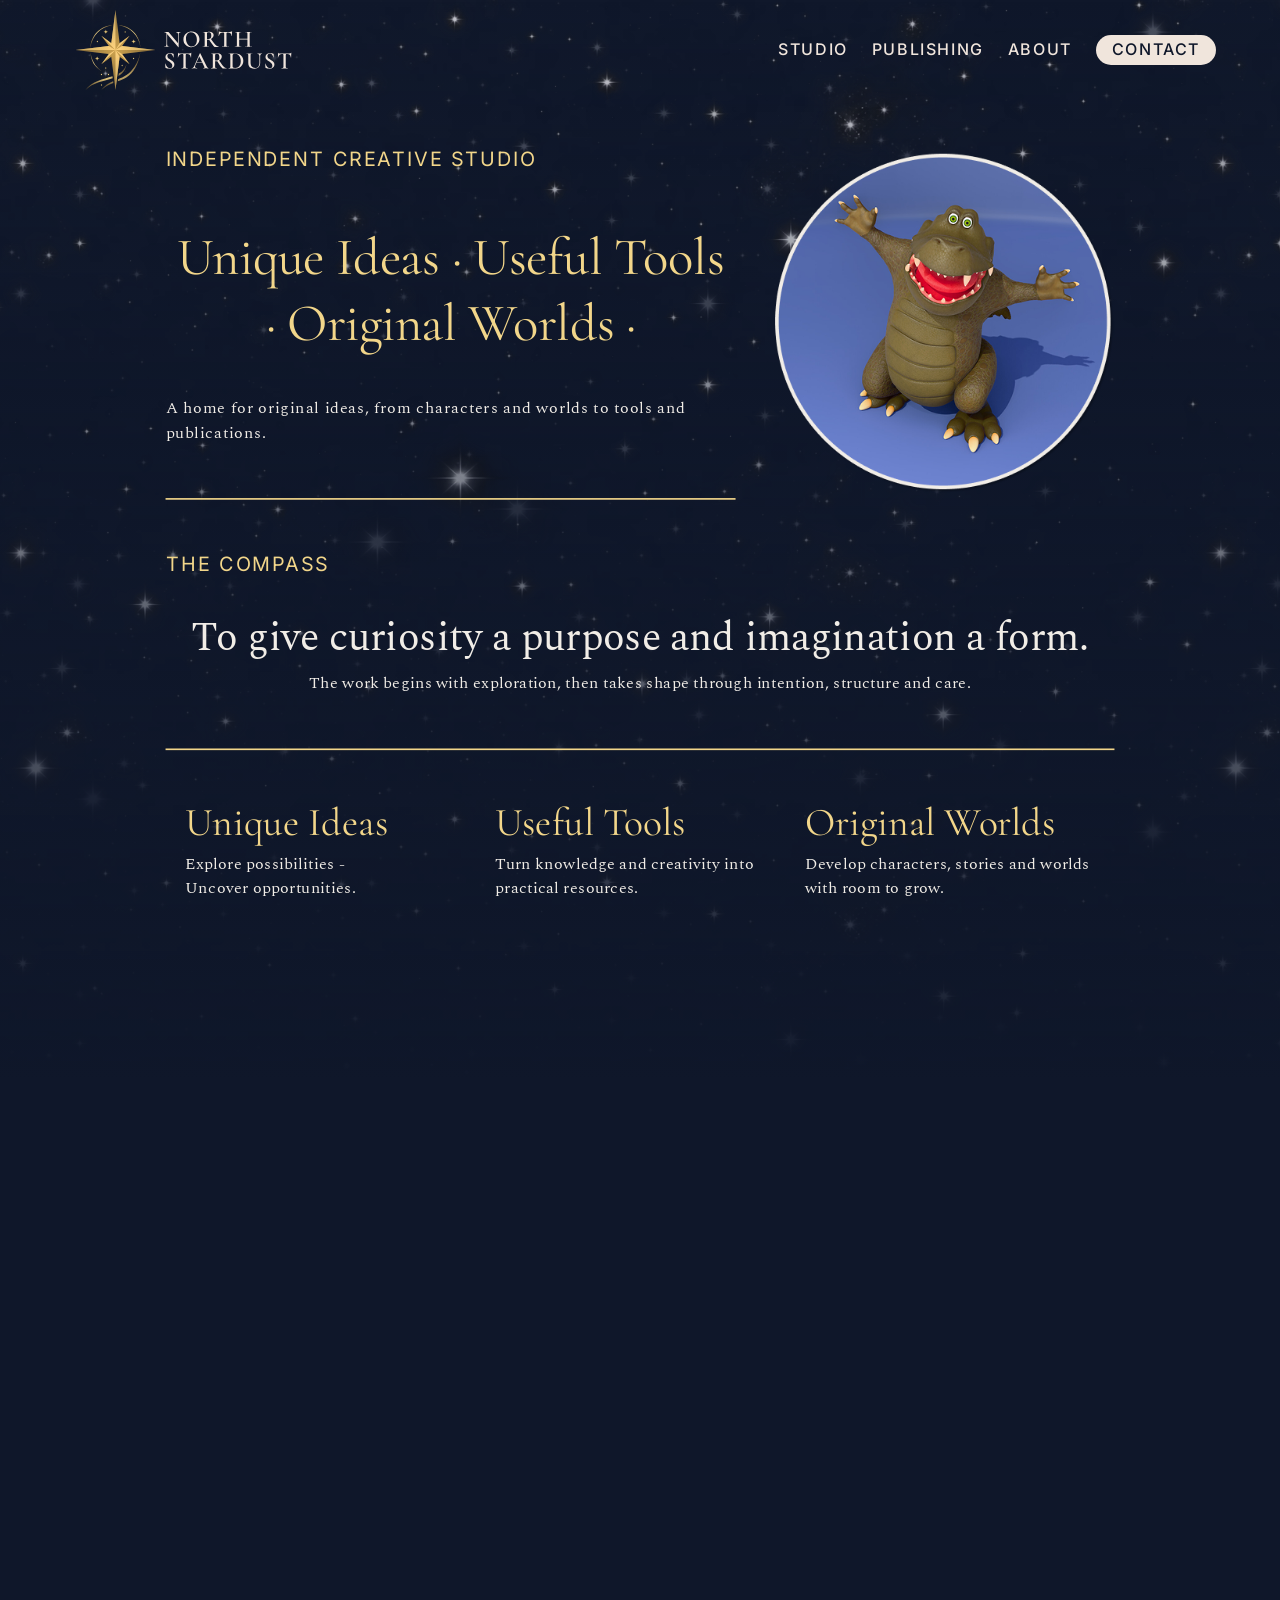
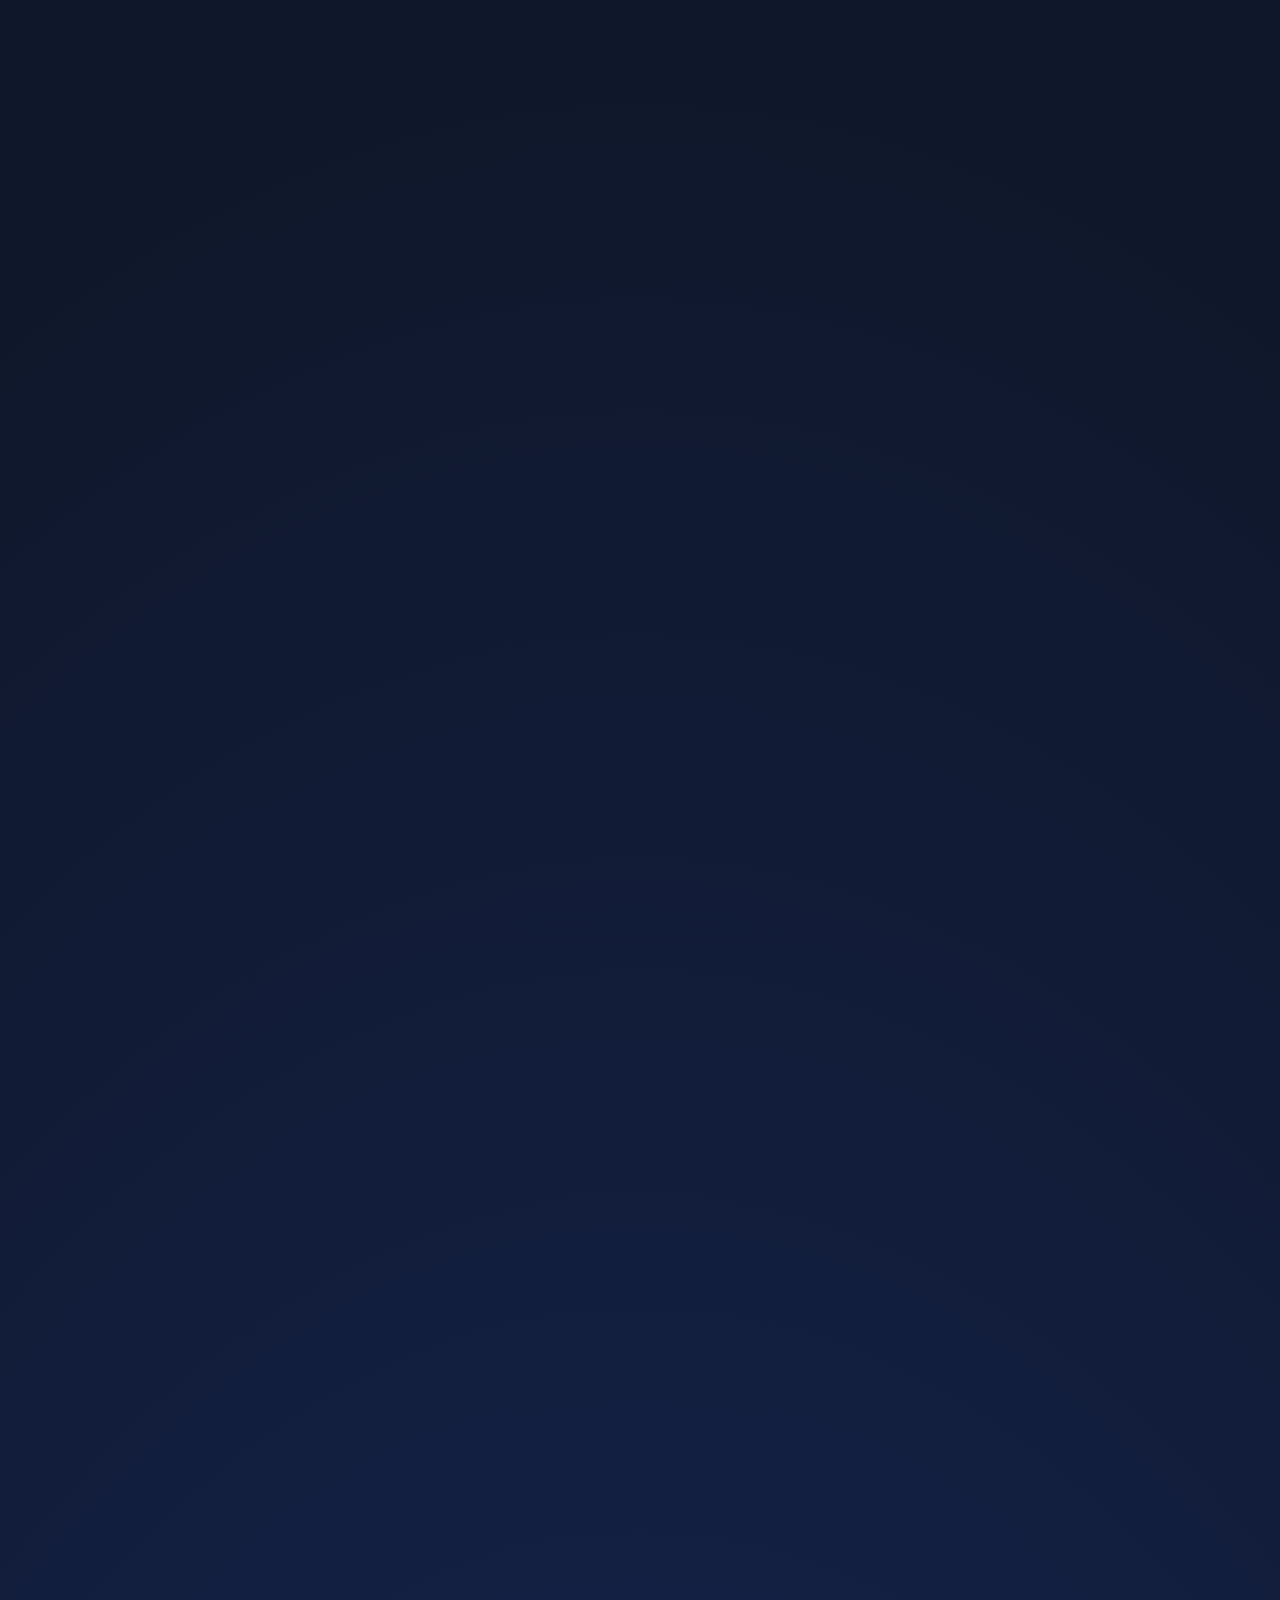
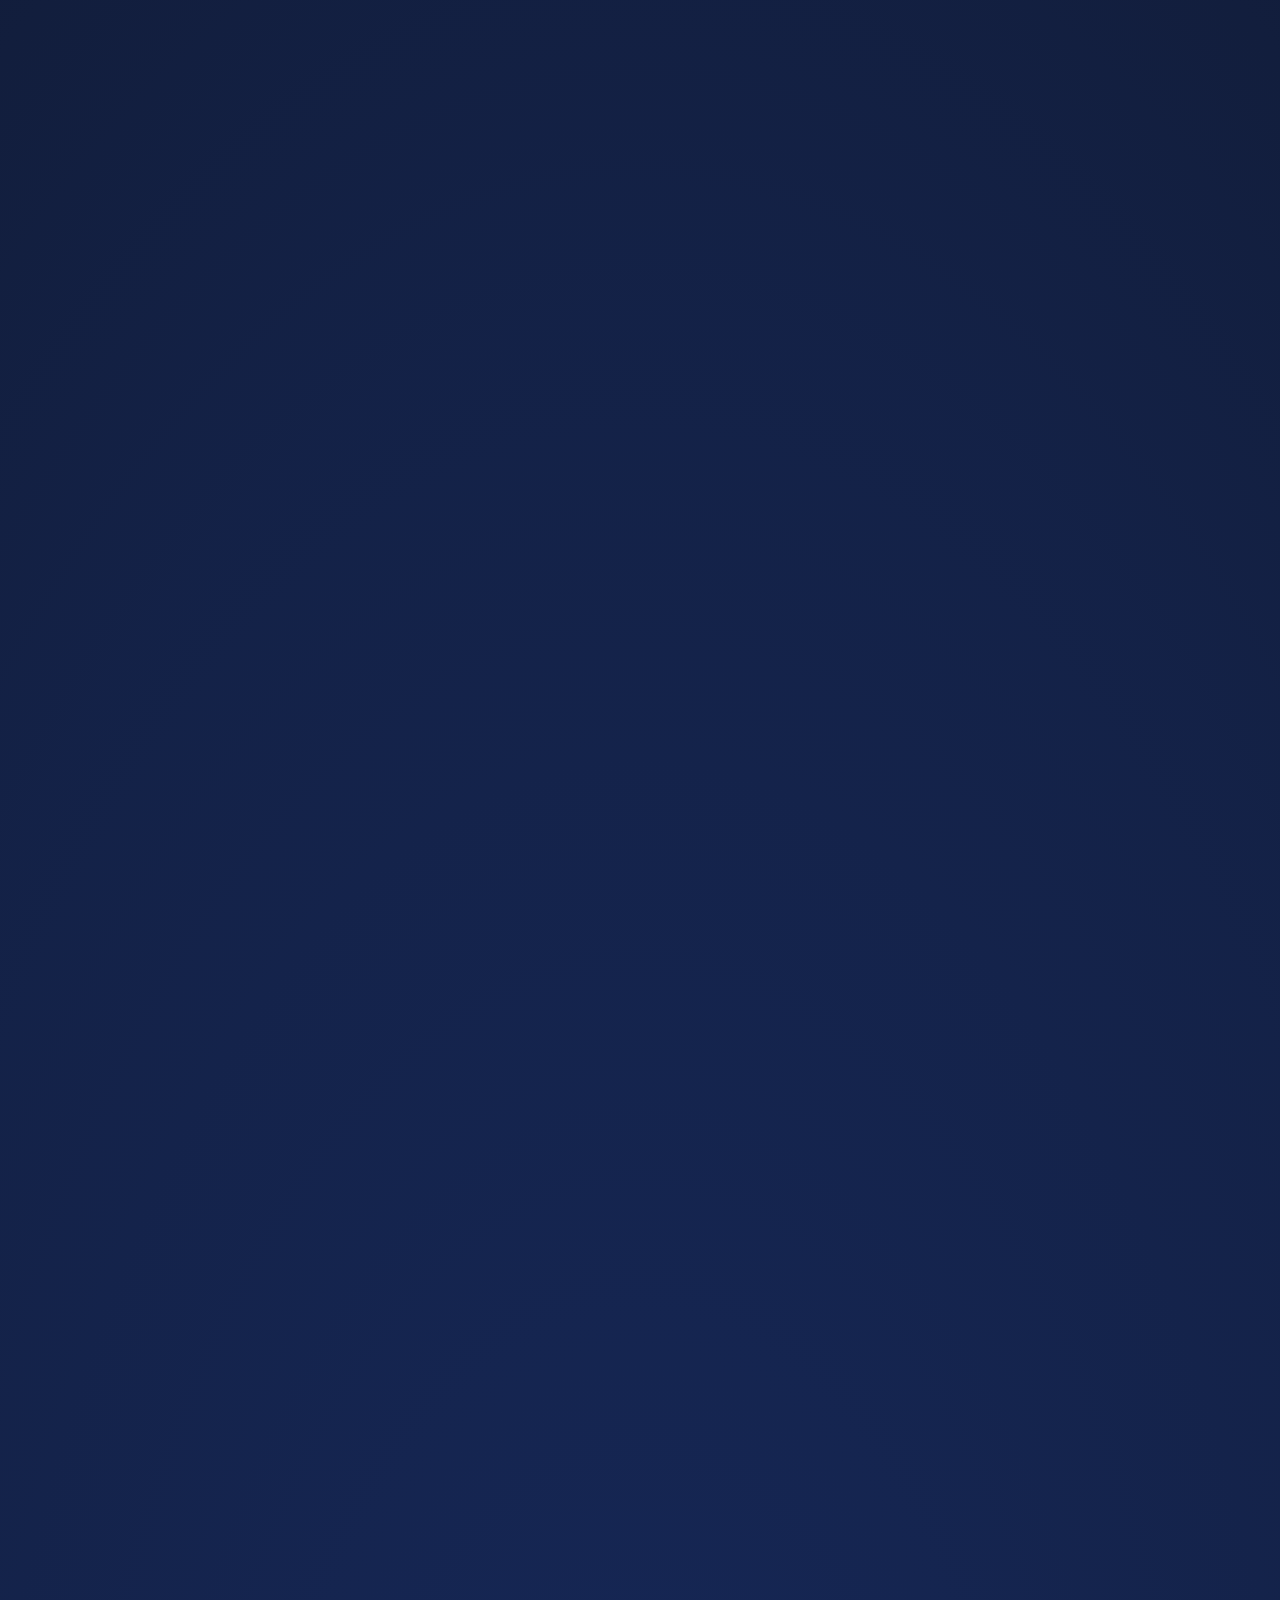
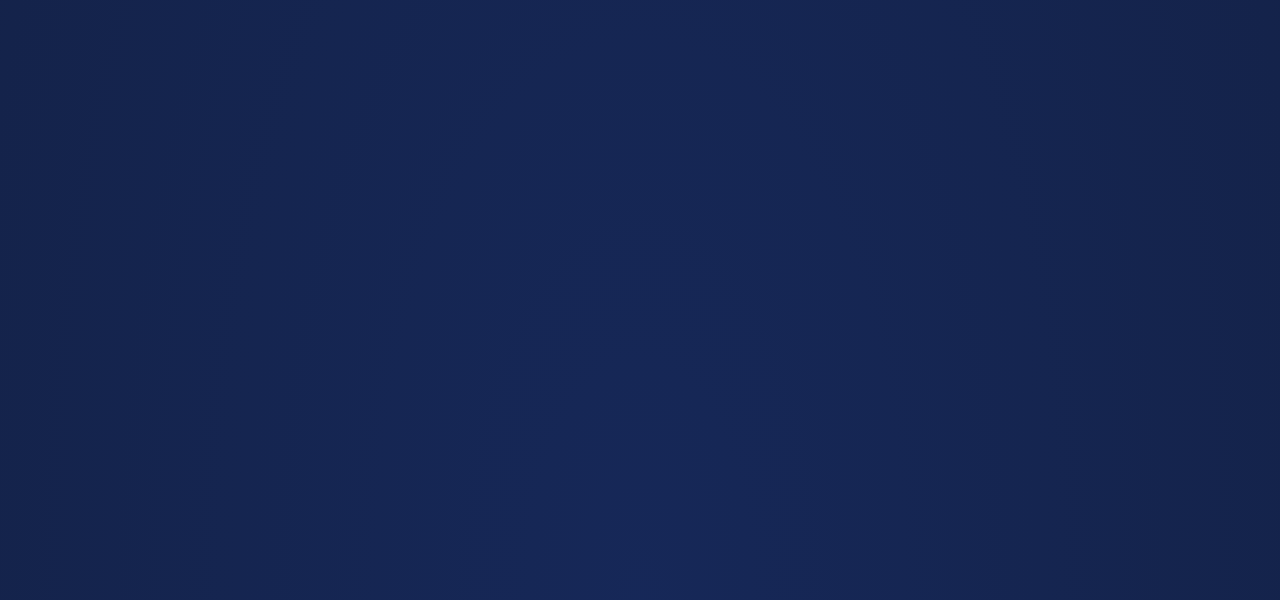
==== commit bfcd8c42: "Fit desktop states with an authored canvas; drop founder nav landmarks Two open issues closed.  Foun" ====
--- a/index.html
+++ b/index.html
@@ -83,20 +83,10 @@
         aria-label="North Stardust — Home"
       >
         <img
-          class="site-header__logo-wide"
           src="assets/img/logo-double-line.svg"
           width="240"
           height="100"
           alt="North Stardust"
-          decoding="async"
-        >
-        <img
-          class="site-header__logo-narrow"
-          src="assets/img/logo-single-line.svg"
-          width="240"
-          height="60"
-          alt=""
-          aria-hidden="true"
           decoding="async"
         >
       </a>
@@ -215,7 +205,7 @@
           aria-labelledby="studio-title"
         >
           <div class="landing-shell">
-            <h2 id="studio-title" class="studio__title">The Studio</h2>
+            <h2 id="studio-title" class="visually-hidden">The Studio</h2>
 
             <div class="studio__pillars">
               <article class="pillar">
@@ -245,7 +235,7 @@
               </article>
             </div>
 
-            <div class="studio__divider studio__divider--a" aria-hidden="true">
+            <div class="studio__divider" aria-hidden="true">
               <span></span>
               <span></span>
             </div>
@@ -290,11 +280,6 @@
                   decoding="async"
                 >
               </article>
-            </div>
-
-            <div class="studio__divider studio__divider--b" aria-hidden="true">
-              <span></span>
-              <span></span>
             </div>
           </div>
         </section>
@@ -360,13 +345,6 @@
                   Looking ahead, I aim to build a sustainable studio that can grow beyond a single medium, develop original work, reach new audiences and create lasting value over time.
                 </p>
               </div>
-
-              <p class="founder__mobile-text" data-content="home.about.mobile" data-content-index="1">
-                North Stardust is a new studio in development and serves as my creative lab. It is a space where I explore ideas, give them structure and direction, and allow them room to grow.
-              </p>
-              <p class="founder__mobile-text" data-content="home.about.mobile" data-content-index="2">
-                My aim is to develop original work, reach new audiences, and create lasting value over time.
-              </p>
 
               <ul class="founder__links founder__links--inline">
                 <li><a href="https://www.linkedin.com/in/athanasios-zagkliveris/" target="_blank" rel="noopener noreferrer">LINKEDIN</a></li>
--- a/styles.css
+++ b/styles.css
@@ -381,11 +381,6 @@
   object-fit: contain;
 }
 
-/* One lockup or the other, never both. Mobile uses the single-line mark. */
-.site-header__logo-narrow {
-  display: none;
-}
-
 .site-header__logo:hover {
   filter: drop-shadow(0 0 10px rgb(242 214 138 / 0.55)) brightness(1.08);
 }
@@ -751,28 +746,6 @@
    where a pillar description wraps. */
 .pillar__description {
   white-space: pre-line;
-}
-
-/*
-  The Studio's own title, the second double rule and the Founder's short
-  statement all belong to the Tablet and Mobile layouts. Desktop and Laptop
-  never show them.
-*/
-.studio__title {
-  position: absolute;
-  width: 1px;
-  height: 1px;
-  padding: 0;
-  margin: -1px;
-  overflow: hidden;
-  clip: rect(0 0 0 0);
-  white-space: nowrap;
-  border: 0;
-}
-
-.studio__divider--b,
-.founder__mobile-text {
-  display: none;
 }
 
 .studio__divider {
@@ -1165,13 +1138,13 @@
 
 /* ==========================================================
    DESKTOP STATE COMPOSITIONS
-   width >= 1200px, height >= 1250px
+   width >= 1200px, height >= 900px
 
    Each state only declares which blocks take part and where the separator
    lines sit between them. The stage handles the spacing.
    ========================================================== */
 
-@media (min-width: 1200px) and (min-height: 1250px) {
+@media (min-width: 1200px) and (min-height: 900px) {
   /* State 01: Hero + Compass + Separator + Studio pillars */
   :root[data-landing-step="1"] .stage-line--a {
     display: block;
@@ -1280,14 +1253,13 @@
 
 /* ==========================================================
    LAPTOP STATE COMPOSITIONS
-   width >= 1200px, height < 1250px
-
-   The Laptop states use a different set of blocks than Desktop, so the
-   membership corrections come first. Two width-and-height cases layer their
-   own spacing on top of this base; see the two blocks that follow.
+   width >= 1200px, height < 900px
+
+   The Laptop states use a smaller type scale and a different set of blocks
+   than Desktop, so the membership corrections come first.
    ========================================================== */
 
-@media (min-width: 1200px) and (max-height: 1249px) {
+@media (min-width: 1200px) and (max-height: 899px) {
   /*
     01 Hero + Compass          -> Studio out
     04 Horizon + Founder       -> Studio out, Founder in
@@ -1364,39 +1336,6 @@
 }
 
 /* ==========================================================
-   LAPTOP BASE - 1440 x 1024 CASE
-   width >= 1440px, 900px <= height < 1250px
-
-   The Laptop composition with one change: State 03 opens the Studio's
-   internal rhythm out to 68px.
-   ========================================================== */
-
-@media (min-width: 1440px) and (min-height: 900px) and (max-height: 1249px) {
-  :root[data-landing-step="3"] .stage-section--studio .studio__divider {
-    margin-block: 68px;
-  }
-}
-
-/* ==========================================================
-   LAPTOP BASE - 1440 x 864 CASE
-   width >= 1440px, height < 900px
-
-   The Laptop composition on a tighter rhythm. The Studio's own 24px internal
-   gap is already the base value, so it is not restated here.
-   ========================================================== */
-
-@media (min-width: 1440px) and (max-height: 899px) {
-  :root {
-    --main-gap: 24px;
-    --section-gap: 48px;
-  }
-
-  .hero__text {
-    gap: 48px;
-  }
-}
-
-/* ==========================================================
    PUBLISHING PAGE
    ========================================================== */
 
@@ -1508,145 +1447,43 @@
     display: none;
   }
 
-  /*
-    One continuous scrolling page. Sections take their natural height and sit
-    on a 24px rhythm; each boundary is drawn as a rule on the section below it
-    rather than as a separate element, because the flow needs five separators
-    and the state machine only ever had two.
-  */
-  .stage-canvas {
-    display: flex;
-    flex-direction: column;
-    gap: 24px;
-  }
-
   .stage-section {
     display: block;
-    min-height: 0;
-    padding-block: 0;
-  }
-
-  #compass,
-  #studio,
-  #horizon,
-  #founder,
-  #contact {
-    border-top: 2px solid var(--gold-light);
+    min-height: 100svh;
+    padding-block: 48px;
+  }
+
+  .stage-section--hero {
     padding-top: 24px;
   }
 
-  .stage-line,
-  .landing-line--hero {
-    display: none;
-  }
-
-  /* Hero reads label, then image, then the message and description. */
-  .hero {
-    display: block;
-  }
-
-  .hero__grid {
-    display: flex;
-    flex-direction: column;
-    align-items: stretch;
-    gap: 64px;
-  }
-
-  .hero__text {
-    display: contents;
-  }
-
-  .hero__label { order: 1; }
-  .hero__media { order: 2; }
-  .hero__content { order: 3; }
+  .hero__grid,
+  .founder,
+  .contact-columns {
+    grid-template-columns: 1fr;
+  }
+
+  .founder__id {
+    width: 100%;
+  }
+
+  .founder__name,
+  .founder__role {
+    white-space: normal;
+  }
+
+  .hero__media {
+    order: -1;
+  }
 
   .hero__media img {
     width: min(70vw, 412px);
     height: auto;
   }
 
-  /* The Studio pairs each pillar with its own work, so both wrappers flatten
-     into one grid and every piece is placed by hand. */
-  .studio__title {
-    position: static;
-    width: auto;
-    height: auto;
-    margin: 0;
-    padding: 0;
-    overflow: visible;
-    clip: auto;
-    white-space: normal;
-    color: var(--gold-light);
-    font: 400 var(--section-label-size)/1.2 var(--font-sans);
-    letter-spacing: 0.1em;
-    text-transform: uppercase;
-  }
-
-  .studio__divider--b {
-    display: grid;
-  }
-
-  #studio .landing-shell {
-    display: grid;
-    column-gap: 24px;
-    row-gap: 24px;
-    align-items: center;
-  }
-
   .studio__pillars,
-  .studio__works,
-  .studio-work--tool,
-  .studio-work--ip {
-    display: contents;
-  }
-
-  .studio__title {
-    grid-column: 1 / -1;
-    grid-row: 1;
-  }
-
-  .studio__divider--a,
-  .studio__divider--b {
-    grid-column: 1 / -1;
-  }
-
-  .studio__divider {
-    margin-block: 0;
-  }
-
-  /* Only the pillar copy and the tool's own name are used here. */
-  .studio-work--tool > p,
-  .studio-work--ip > p {
-    display: none;
-  }
-
-  .founder__id {
-    width: 100%;
-  }
-
-  .founder__name,
-  .founder__role {
-    white-space: normal;
-  }
-
-  .founder__links--aside {
-    display: none;
-  }
-
-  .founder__links--inline {
-    display: flex;
-    justify-content: center;
-  }
-
-  /* Contact stacks, and the form sits in its own narrower measure. */
-  .contact-columns {
-    display: block;
-    height: auto;
-  }
-
-  .connect-card,
-  .contact-form {
-    max-width: none;
+  .studio__works {
+    grid-template-columns: 1fr;
   }
 
   .stage-footer {
@@ -1654,361 +1491,29 @@
     height: auto;
     min-height: var(--footer-height);
   }
-}
-
-/* ==========================================================
-   TABLET
-   768px - 1199px wide
-
-   A continuous scrolling page. The Header keeps its full navigation; the
-   Studio and the Founder pair their pieces into two columns.
-   ========================================================== */
-
-@media (min-width: 768px) and (max-width: 1199px) {
-  /* No hamburger here - the full navigation still fits. */
-  .site-header__nav {
-    display: flex;
-  }
-
-  .menu-toggle,
-  .mobile-nav {
+
+  .stage-line {
     display: none;
   }
-
-  /* ---- Studio ---- */
-  #studio .landing-shell {
-    grid-template-columns: 1fr 1fr;
-  }
-
-  /* Unique Ideas: copy on the left, the four ideas on the right. */
-  .pillar:nth-of-type(1) {
-    grid-column: 1;
-    grid-row: 2;
-    text-align: right;
-  }
-
-  .studio-work--ideas {
-    grid-column: 2;
-    grid-row: 2;
-  }
-
-  .studio__divider--a {
-    grid-row: 3;
-  }
-
-  /* Useful Tools: the cover on the left, its copy and name on the right. */
-  .studio-work--tool img {
-    grid-column: 1;
-    grid-row: 4 / span 2;
-    width: 141px;
-    height: 200px;
-    justify-self: center;
-  }
-
-  .pillar:nth-of-type(2) {
-    grid-column: 2;
-    grid-row: 4;
-    align-self: end;
-  }
-
-  .studio-work--tool .studio-work__title {
-    grid-column: 2;
-    grid-row: 5;
-    align-self: start;
-  }
-
-  .studio__divider--b {
-    grid-row: 6;
-  }
-
-  /* Original Worlds: copy on the left, artwork on the right. */
-  .pillar:nth-of-type(3) {
-    grid-column: 1;
-    grid-row: 7;
-    text-align: right;
-  }
-
-  .studio-work--ip img {
-    grid-column: 2;
-    grid-row: 7;
-    width: 170px;
-    height: auto;
-    justify-self: start;
-  }
-
-  /* ---- Founder ---- */
-  .founder {
-    display: grid;
-    grid-template-columns: 211px minmax(0, 1fr);
-    column-gap: 24px;
-    row-gap: 24px;
-    align-items: start;
-    padding-inline: var(--gutter);
-  }
-
-  .founder__media,
-  .founder__bio,
-  .founder__id,
-  .founder__text {
-    display: contents;
-  }
-
-  .founder__name {
-    grid-column: 1 / -1;
-    grid-row: 1;
-    text-align: center;
-  }
-
-  .founder__portrait {
-    grid-column: 1;
-    grid-row: 2 / span 2;
-    width: 211px;
-    height: 298px;
-  }
-
-  .founder__role {
-    grid-column: 2;
-    grid-row: 2;
-  }
-
-  .founder__text p:nth-of-type(1) {
-    grid-column: 2;
-    grid-row: 3;
-  }
-
-  .founder__text p:nth-of-type(2) {
-    grid-column: 1 / -1;
-    grid-row: 4;
-  }
-
-  .founder__text p:nth-of-type(3) {
-    grid-column: 1 / -1;
-    grid-row: 5;
-  }
-
-  .founder__links--inline {
-    grid-column: 1 / -1;
-    grid-row: 6;
-  }
-
-  /* ---- Contact ---- */
-  .contact-columns {
-    width: min(100%, 540px);
-    margin-inline: auto;
-    padding-inline: 0;
-  }
-
-  .connect-card {
-    margin-bottom: 24px;
-  }
-}
-
-/* ==========================================================
-   MOBILE
-   up to 767px wide
-
-   The same continuous page as Tablet on a single column, with its own type
-   scale and the supporting copy stripped back to the essentials.
-   ========================================================== */
+}
 
 @media (max-width: 767px) {
   :root {
     --gutter: 20px;
-    --hero-title-size: 32px;
-    --major-size: 24px;
-    --section-label-size: 20px;
+    --hero-title-size: 42px;
+    --major-size: 36px;
+    --section-label-size: 18px;
     --body-size: 18px;
   }
 
-  /* ---- Header ---- */
-  .site-header__logo-wide {
-    display: none;
-  }
-
-  .site-header__logo-narrow {
-    display: block;
-  }
-
-  .menu-toggle span {
-    background: var(--gold-light);
-  }
-
-  /*
-    The open menu covers the page so it stays readable, and the Header sits
-    above it on its own solid ground so nothing shows through behind it.
-  */
-  .mobile-nav:not([hidden]) {
-    position: fixed;
-    inset: 0;
-    z-index: 900;
-    display: flex;
-    flex-direction: column-reverse;
-    justify-content: flex-end;
-    align-items: center;
-    gap: 24px;
-    padding: calc(var(--header-height) + 32px) var(--gutter) var(--gutter);
-    background: var(--midnight);
-    border: 0;
-  }
-
-  .site-header:has(.mobile-nav:not([hidden])) {
-    background: var(--midnight);
-  }
-
-  .mobile-nav a[data-nav-target="contact"] {
-    min-width: 120px;
-    height: 30px;
-    padding-inline: 1rem;
-    display: inline-flex;
-    align-items: center;
-    justify-content: center;
-    border-radius: var(--radius-pill);
-    background: var(--peach);
-    color: var(--midnight);
-  }
-
-  /* ---- Hero ---- */
-  .hero__grid {
+  .hero__text {
     gap: 48px;
   }
 
   .hero__content {
-    gap: 48px;
-  }
-
-  .hero__media img {
-    width: 342px;
-    height: 342px;
-  }
-
-  /* ---- Supporting copy the Mobile layout drops ---- */
-  #compass .body-copy,
-  #horizon .body-copy,
-  .connect-card p,
-  .pillar:nth-of-type(1) .pillar__description,
-  .pillar:nth-of-type(2) .pillar__description {
-    display: none;
-  }
-
-  /* ---- Studio: one column ---- */
-  #studio .landing-shell {
-    grid-template-columns: minmax(0, 1fr) minmax(0, 1fr);
-  }
-
-  .pillar {
-    display: contents;
-  }
-
-  .pillar__title {
-    font-size: 32px;
-  }
-
-  .pillar:nth-of-type(1) .pillar__title {
-    grid-column: 1 / -1;
-    grid-row: 2;
-    text-align: left;
-  }
-
-  .studio-work--ideas {
-    grid-column: 1 / -1;
-    grid-row: 3;
-  }
-
-  .pillar:nth-of-type(2) .pillar__title {
-    grid-column: 1;
-    grid-row: 5;
-    text-align: left;
-    align-self: end;
-  }
-
-  .studio-work--tool .studio-work__title {
-    grid-column: 1;
-    grid-row: 6;
-    font-size: 20px;
-  }
-
-  .studio-work--tool img {
-    grid-column: 2;
-    grid-row: 5 / span 2;
-    width: 99px;
-    height: 140px;
-    justify-self: end;
-  }
-
-  .pillar:nth-of-type(3) .pillar__title {
-    grid-column: 1 / -1;
-    grid-row: 8;
-    text-align: left;
-  }
-
-  .studio-work--ip img {
-    grid-column: 1;
-    grid-row: 9;
-    width: 140px;
-    height: auto;
-    justify-self: start;
-  }
-
-  .pillar:nth-of-type(3) .pillar__description {
-    grid-column: 2;
-    grid-row: 9;
-    align-self: center;
-    text-align: left;
-  }
-
-  .studio__divider--a { grid-row: 4; }
-  .studio__divider--b { grid-row: 7; }
-
-  /* ---- Founder ---- */
-  .founder {
-    display: block;
-    text-align: center;
-  }
-
-  .founder__media,
-  .founder__bio,
-  .founder__id,
-  .founder__text {
-    display: block;
-  }
-
-  .founder__id {
-    display: flex;
-    flex-direction: column;
-    gap: 12px;
-    align-items: center;
-  }
-
-  .founder__name {
-    font-size: 24px;
-  }
-
-  .founder__role {
-    font-size: 14px;
-  }
-
-  .founder__portrait {
-    width: 211px;
-    height: 298px;
-    margin: 24px auto 0;
-  }
-
-  /* The three-paragraph bio gives way to the short studio statement. */
-  .founder__text {
-    display: none;
-  }
-
-  .founder__mobile-text {
-    display: block;
-    margin-top: 24px;
-  }
-
-  .founder__links--inline {
-    margin-top: 24px;
-    justify-content: center;
-  }
-
-  /* ---- Contact ---- */
+    gap: 32px;
+  }
+
   .form-row {
     flex-direction: column;
   }
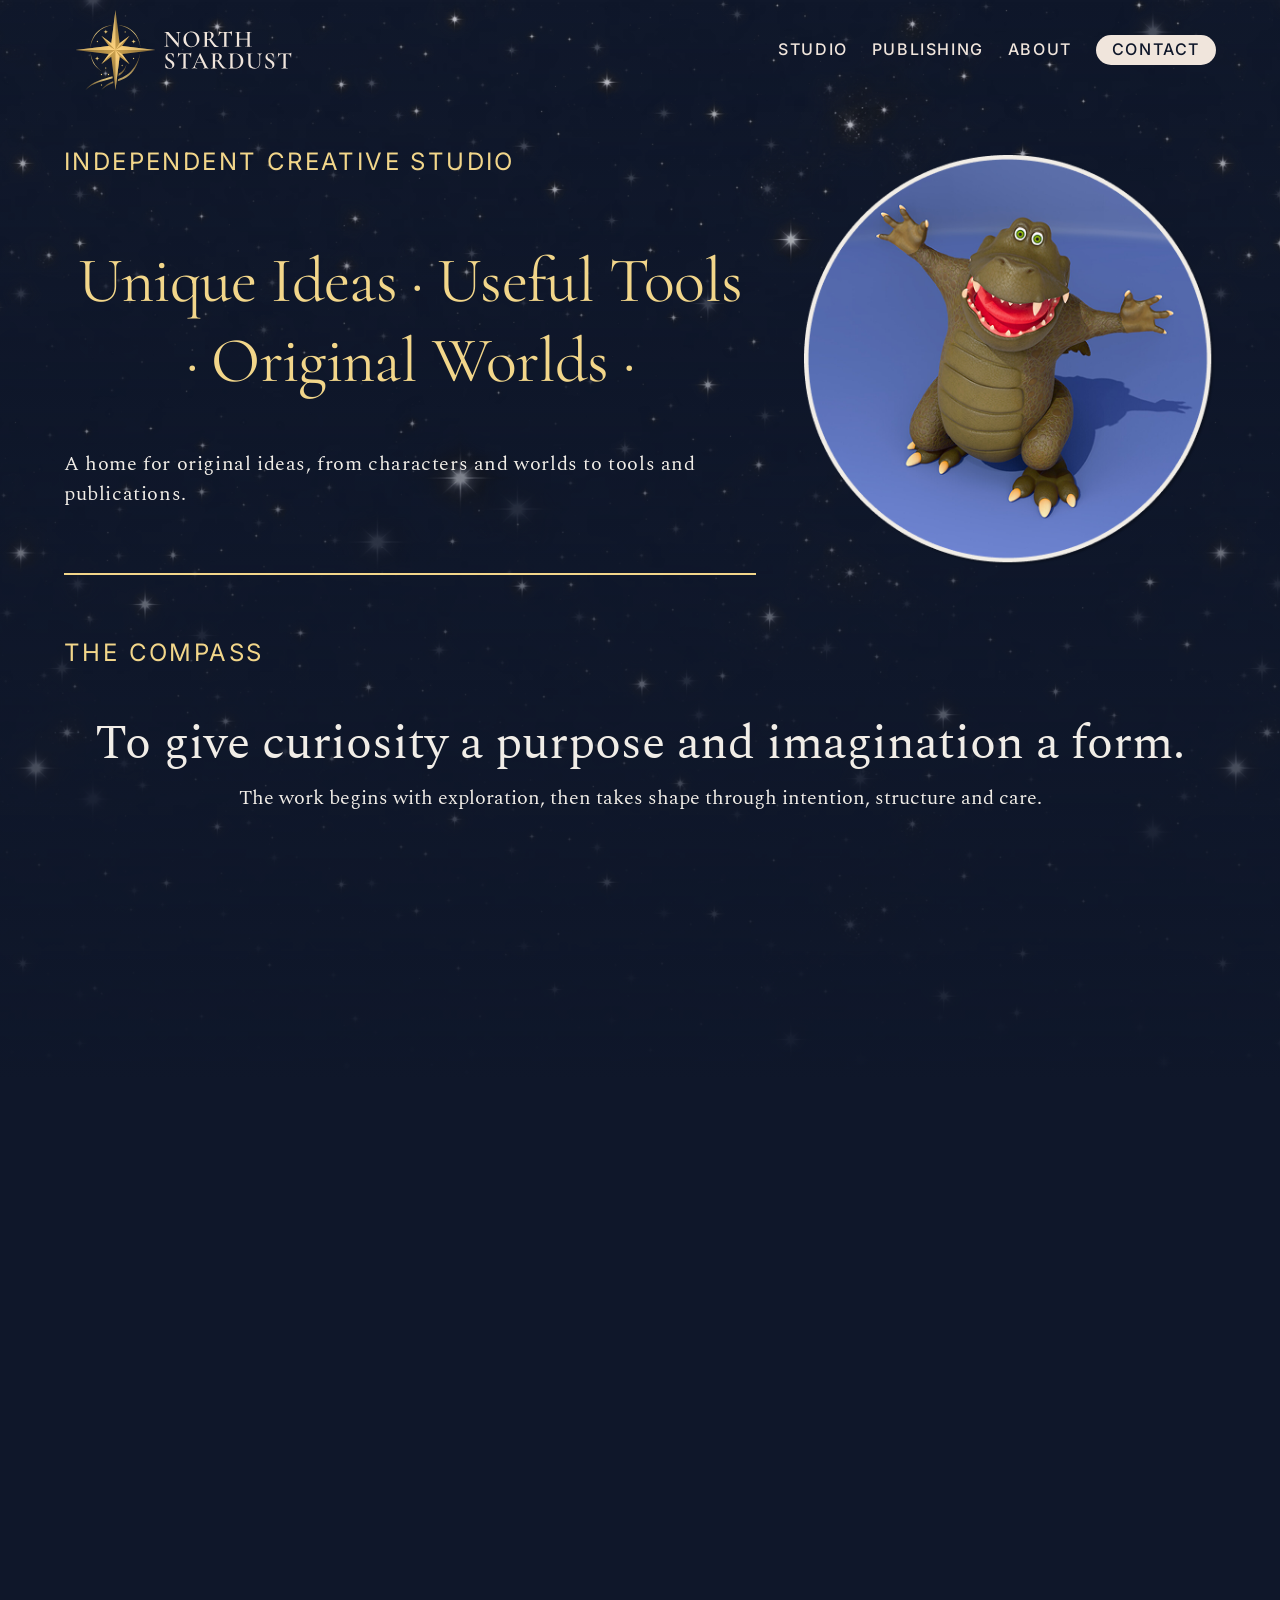
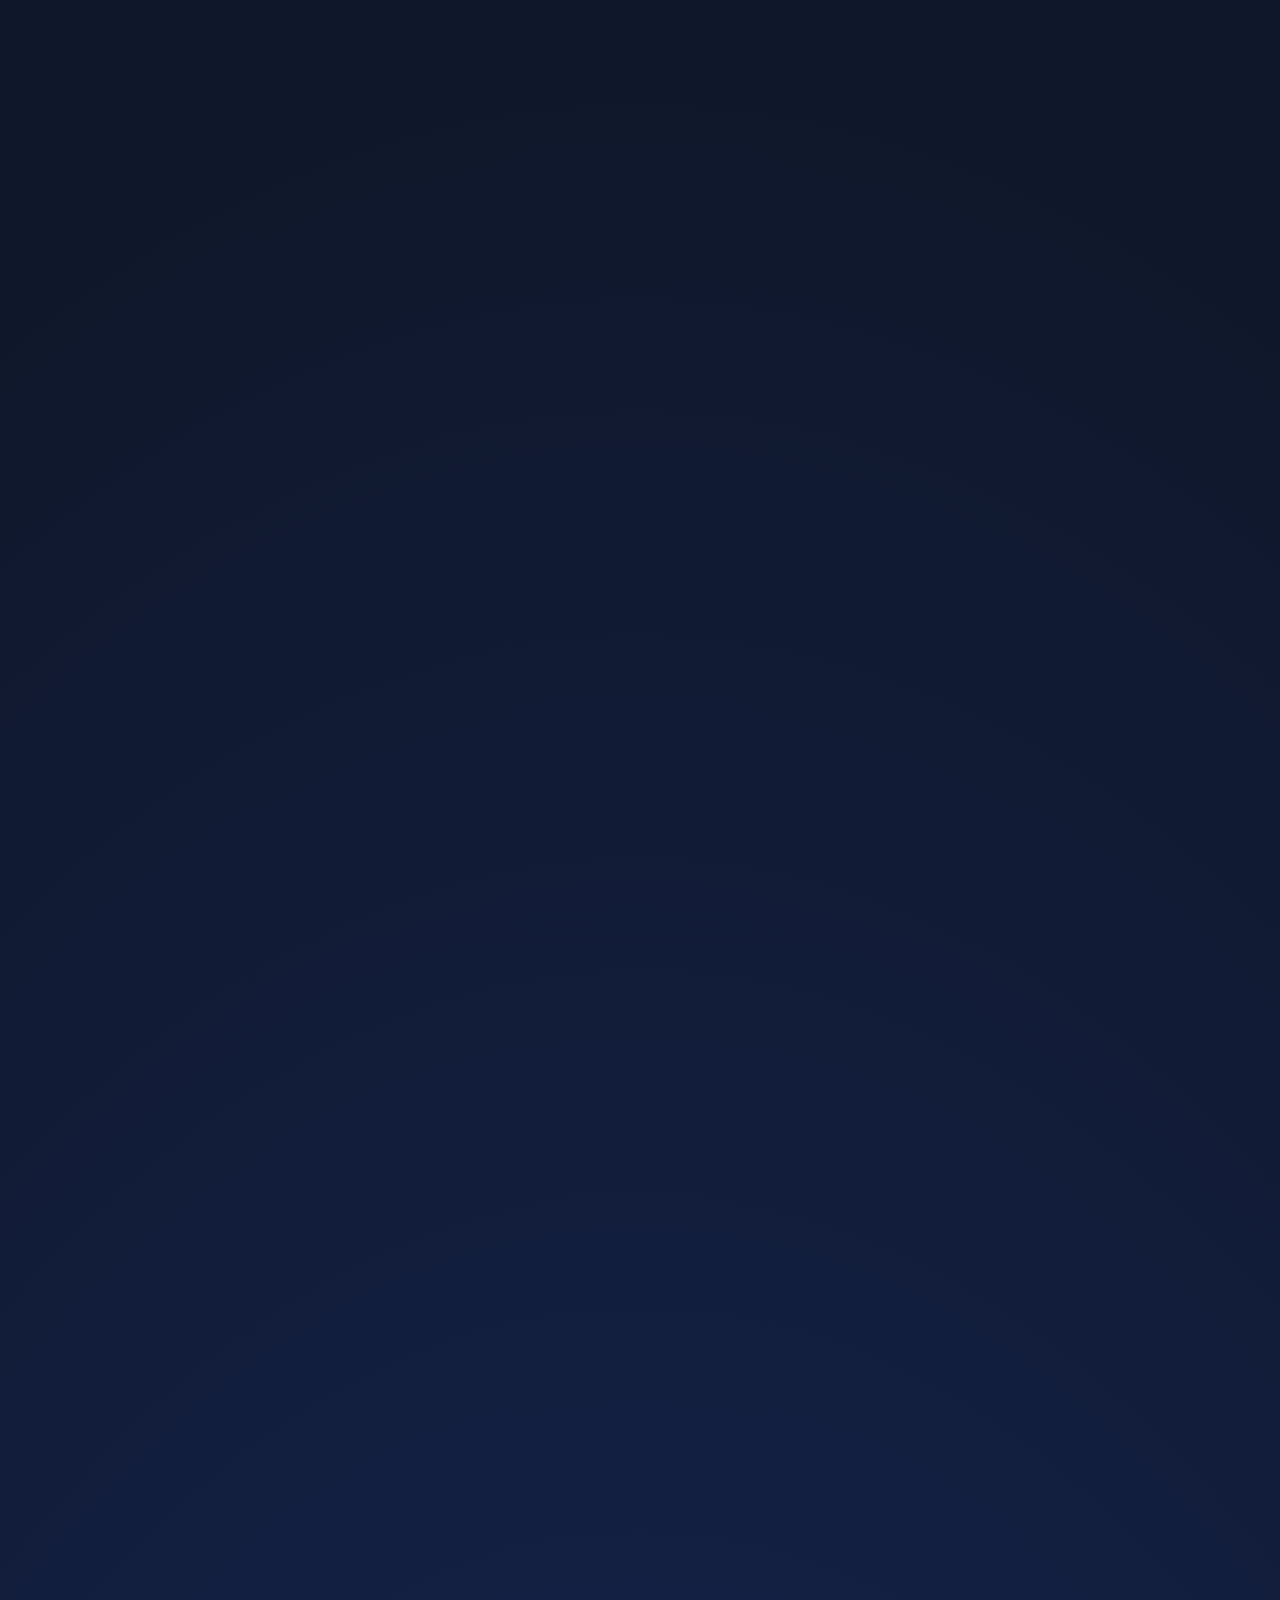
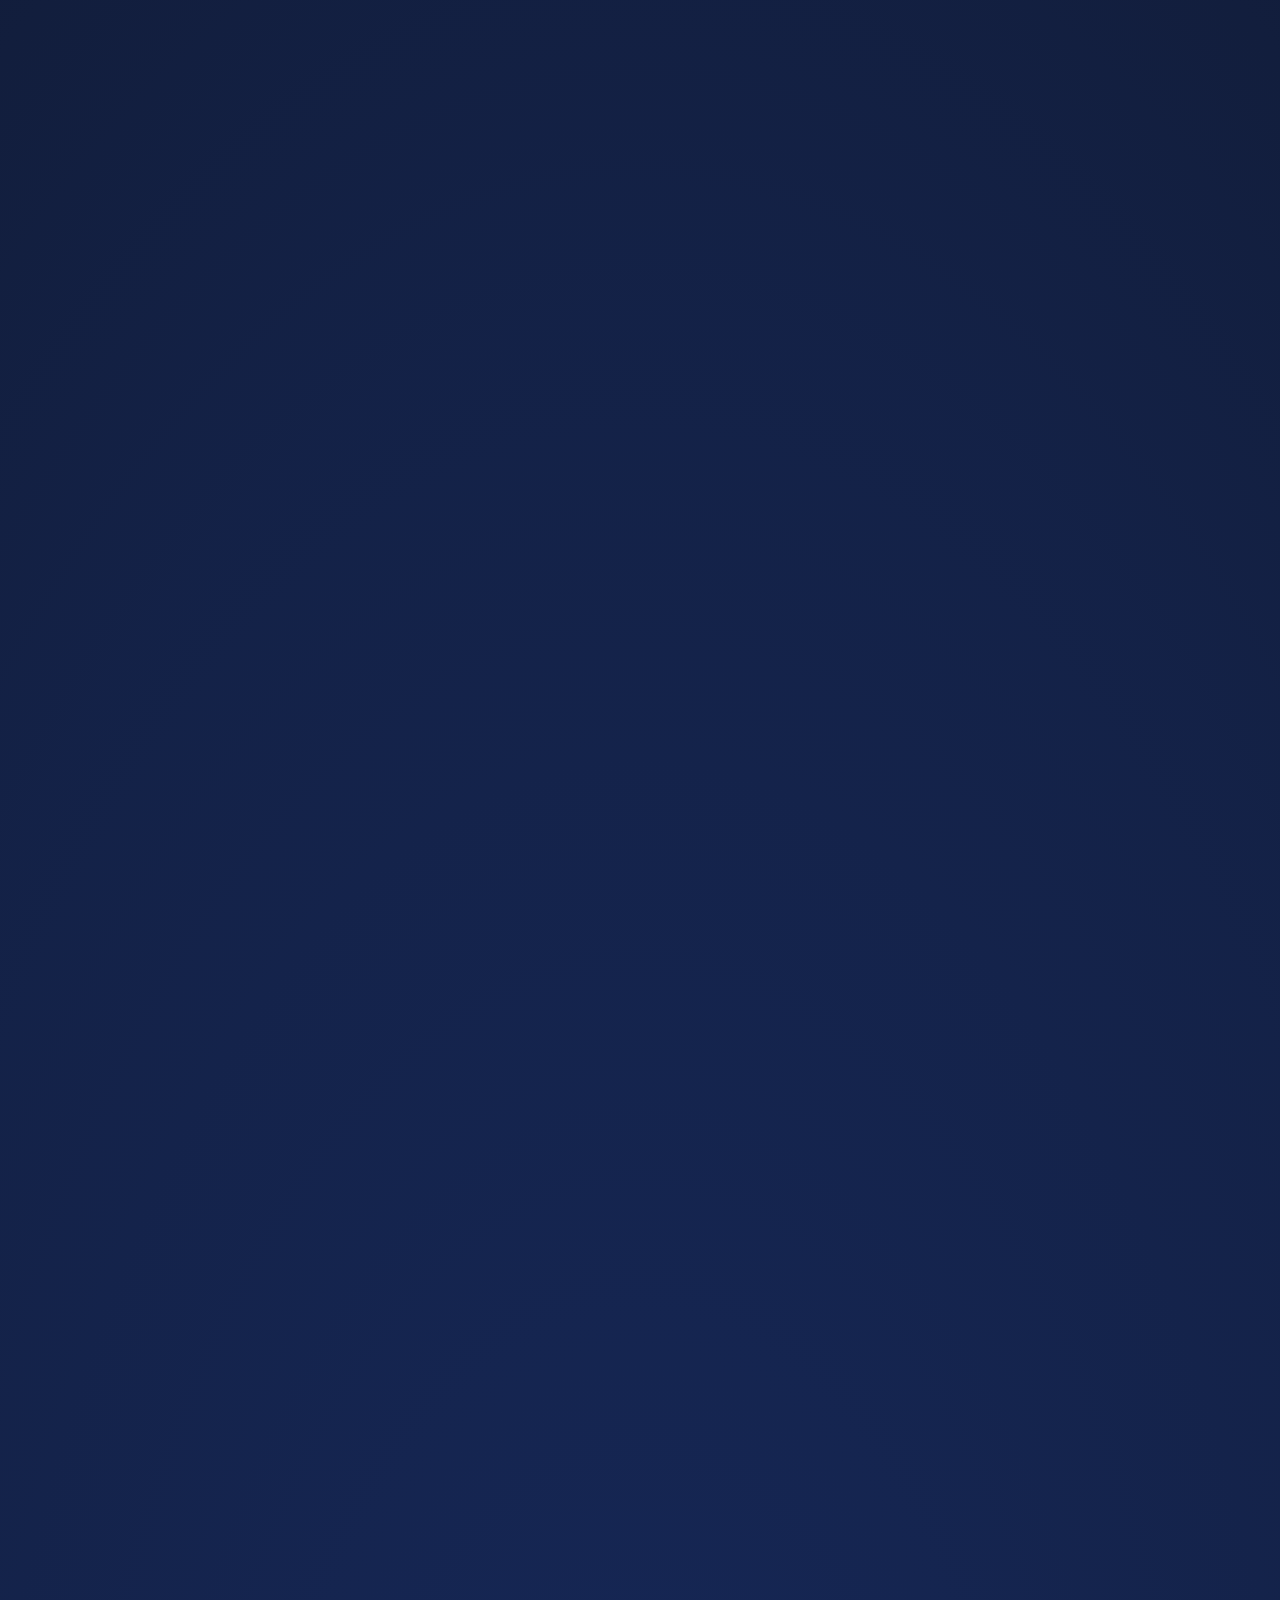
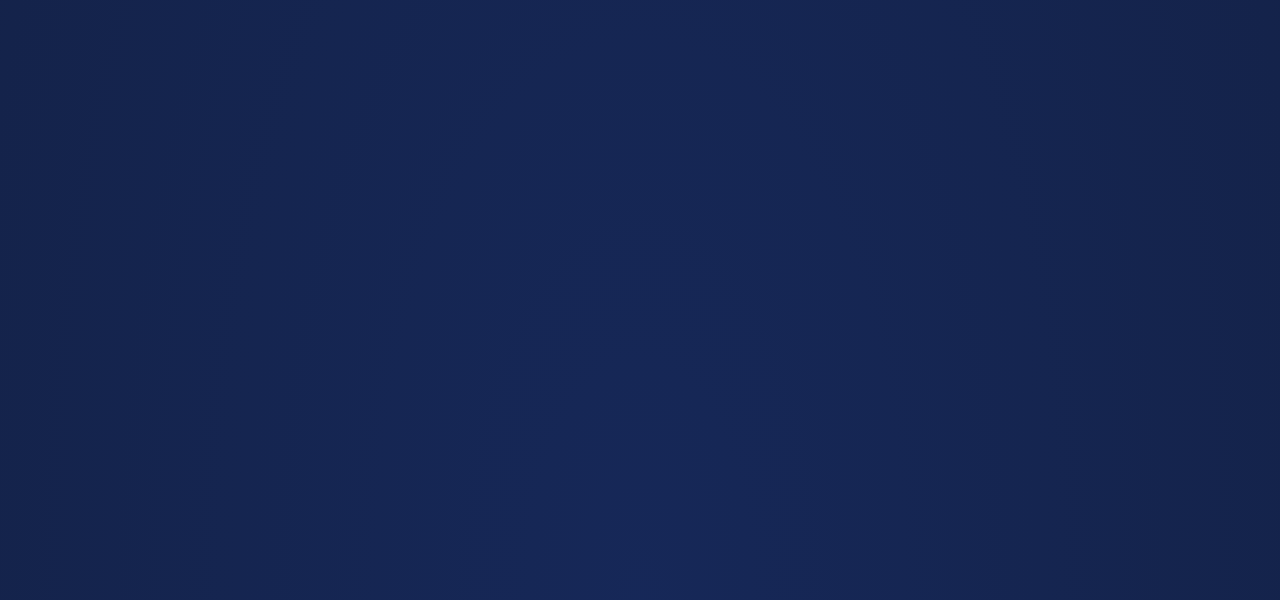
==== commit 2c095c59: "Merge pull request #1 from northstardust/website-corrections Responsive rebuild: authored canvas for" ====
--- a/index.html
+++ b/index.html
@@ -82,13 +82,21 @@
         data-nav-target="hero"
         aria-label="North Stardust — Home"
       >
-        <img
-          src="assets/img/logo-double-line.svg"
-          width="240"
-          height="100"
-          alt="North Stardust"
-          decoding="async"
-        >
+        <picture>
+          <source
+            srcset="assets/img/logo-single-line.svg"
+            media="(max-width: 767px)"
+            width="240"
+            height="60"
+          >
+          <img
+            src="assets/img/logo-double-line.svg"
+            width="240"
+            height="100"
+            alt="North Stardust"
+            decoding="async"
+          >
+        </picture>
       </a>
 
       <nav class="site-header__nav" aria-label="Primary navigation">
@@ -205,7 +213,7 @@
           aria-labelledby="studio-title"
         >
           <div class="landing-shell">
-            <h2 id="studio-title" class="visually-hidden">The Studio</h2>
+            <h2 id="studio-title" class="studio__title">The Studio</h2>
 
             <div class="studio__pillars">
               <article class="pillar">
@@ -235,7 +243,7 @@
               </article>
             </div>
 
-            <div class="studio__divider" aria-hidden="true">
+            <div class="studio__divider studio__divider--a" aria-hidden="true">
               <span></span>
               <span></span>
             </div>
@@ -280,6 +288,11 @@
                   decoding="async"
                 >
               </article>
+            </div>
+
+            <div class="studio__divider studio__divider--b" aria-hidden="true">
+              <span></span>
+              <span></span>
             </div>
           </div>
         </section>
@@ -346,6 +359,13 @@
                 </p>
               </div>
 
+              <p class="founder__mobile-text" data-content="home.about.mobile" data-content-index="1">
+                North Stardust is a new studio in development and serves as my creative lab. It is a space where I explore ideas, give them structure and direction, and allow them room to grow.
+              </p>
+              <p class="founder__mobile-text" data-content="home.about.mobile" data-content-index="2">
+                My aim is to develop original work, reach new audiences, and create lasting value over time.
+              </p>
+
               <ul class="founder__links founder__links--inline">
                 <li><a href="https://www.linkedin.com/in/athanasios-zagkliveris/" target="_blank" rel="noopener noreferrer">LINKEDIN</a></li>
                 <li><a href="https://thanosgaz.artstation.com/" target="_blank" rel="noopener noreferrer">ARTSTATION</a></li>
--- a/styles.css
+++ b/styles.css
@@ -381,6 +381,7 @@
   object-fit: contain;
 }
 
+
 .site-header__logo:hover {
   filter: drop-shadow(0 0 10px rgb(242 214 138 / 0.55)) brightness(1.08);
 }
@@ -748,15 +749,46 @@
   white-space: pre-line;
 }
 
+/*
+  The Studio's own title, the second double rule and the Founder's short
+  statement all belong to the Tablet and Mobile layouts. Desktop and Laptop
+  never show them.
+*/
+.studio__title {
+  position: absolute;
+  width: 1px;
+  height: 1px;
+  padding: 0;
+  margin: -1px;
+  overflow: hidden;
+  clip: rect(0 0 0 0);
+  white-space: nowrap;
+  border: 0;
+}
+
+.founder__mobile-text {
+  display: none;
+}
+
 .studio__divider {
   display: grid;
   gap: 8px;
   margin-block: 24px;
 }
 
+/*
+  Desktop and Laptop carry a single double rule, between the pillars and the
+  works. The second one belongs to the Tablet and Mobile flow only, and has to
+  be hidden after the rule above or it is turned back on.
+*/
+.studio__divider--b {
+  display: none;
+}
+
+/* A pair of hairlines - this is the only double rule in the design. */
 .studio__divider span {
   display: block;
-  height: 2px;
+  height: 1px;
   background: var(--gold-light);
 }
 
@@ -777,6 +809,7 @@
   color: var(--gold-light);
 }
 
+/* Regular weight, not the browser's bold default for a heading. */
 .studio-work--tool .studio-work__title {
   color: var(--gold-light);
   font: 400 30px/1.1 var(--font-sans);
@@ -1138,13 +1171,13 @@
 
 /* ==========================================================
    DESKTOP STATE COMPOSITIONS
-   width >= 1200px, height >= 900px
+   width >= 1200px, height >= 1250px
 
    Each state only declares which blocks take part and where the separator
    lines sit between them. The stage handles the spacing.
    ========================================================== */
 
-@media (min-width: 1200px) and (min-height: 900px) {
+@media (min-width: 1200px) and (min-height: 1250px) {
   /* State 01: Hero + Compass + Separator + Studio pillars */
   :root[data-landing-step="1"] .stage-line--a {
     display: block;
@@ -1164,7 +1197,7 @@
 
   /* State 03: Separator + Studio + Separator */
   :root[data-landing-step="3"] .stage-section--studio .studio__divider {
-    margin-block: 68px;
+    margin-block: 64px;
   }
 
   :root[data-landing-step="3"] .stage-line--a {
@@ -1253,13 +1286,14 @@
 
 /* ==========================================================
    LAPTOP STATE COMPOSITIONS
-   width >= 1200px, height < 900px
-
-   The Laptop states use a smaller type scale and a different set of blocks
-   than Desktop, so the membership corrections come first.
+   width >= 1200px, height < 1250px
+
+   The Laptop states use a different set of blocks than Desktop, so the
+   membership corrections come first. Two width-and-height cases layer their
+   own spacing on top of this base; see the two blocks that follow.
    ========================================================== */
 
-@media (min-width: 1200px) and (max-height: 899px) {
+@media (min-width: 1200px) and (max-height: 1249px) {
   /*
     01 Hero + Compass          -> Studio out
     04 Horizon + Founder       -> Studio out, Founder in
@@ -1336,6 +1370,39 @@
 }
 
 /* ==========================================================
+   LAPTOP BASE - 1440 x 1024 CASE
+   width >= 1440px, 900px <= height < 1250px
+
+   The Laptop composition with one change: State 03 opens the Studio's
+   internal rhythm out to 68px.
+   ========================================================== */
+
+@media (min-width: 1440px) and (min-height: 900px) and (max-height: 1249px) {
+  :root[data-landing-step="3"] .stage-section--studio .studio__divider {
+    margin-block: 48px;
+  }
+}
+
+/* ==========================================================
+   LAPTOP BASE - 1440 x 864 CASE
+   width >= 1440px, height < 900px
+
+   The Laptop composition on a tighter rhythm. The Studio's own 24px internal
+   gap is already the base value, so it is not restated here.
+   ========================================================== */
+
+@media (min-width: 1440px) and (max-height: 899px) {
+  :root {
+    --main-gap: 24px;
+    --section-gap: 48px;
+  }
+
+  .hero__text {
+    gap: 48px;
+  }
+}
+
+/* ==========================================================
    PUBLISHING PAGE
    ========================================================== */
 
@@ -1447,20 +1514,152 @@
     display: none;
   }
 
+  /*
+    One continuous scrolling page. Sections take their natural height and sit
+    on a 24px rhythm; each boundary is drawn as a rule on the section below it
+    rather than as a separate element, because the flow needs five separators
+    and the state machine only ever had two.
+  */
+  /*
+    The Header sits over scrolling content on these layouts. The page
+    background scrolls with the document, so it cannot be painted behind a
+    sticky header to match; instead what passes underneath is blurred out and
+    covered by a Midnight gradient, solid at the top and clear by the Header's
+    lower edge.
+  */
+  .site-header {
+    background:
+      linear-gradient(
+        to bottom,
+        var(--midnight) 0%,
+        rgb(15 23 42 / 0.92) 60%,
+        rgb(15 23 42 / 0) 100%
+      );
+  }
+
+  .stage-canvas {
+    display: flex;
+    flex-direction: column;
+    gap: 24px;
+  }
+
   .stage-section {
     display: block;
-    min-height: 100svh;
-    padding-block: 48px;
-  }
-
-  .stage-section--hero {
-    padding-top: 24px;
-  }
-
-  .hero__grid,
-  .founder,
-  .contact-columns {
-    grid-template-columns: 1fr;
+    min-height: 0;
+    padding-block: 0;
+    /* Lands as Header, rule, then the section - not under the Header. */
+    scroll-margin-top: var(--header-height);
+  }
+
+  #compass::before,
+  #studio::before,
+  #horizon::before,
+  #founder::before,
+  #contact::before {
+    content: "";
+    display: block;
+    height: 2px;
+    margin: 0 24px 24px;
+    background: var(--gold-light);
+  }
+
+  .stage-line,
+  .landing-line--hero {
+    display: none;
+  }
+
+  /* Hero reads label, then image, then the message and description. */
+  .hero {
+    display: block;
+  }
+
+  .hero__grid {
+    display: flex;
+    flex-direction: column;
+    align-items: stretch;
+    gap: 64px;
+  }
+
+  .hero__text {
+    display: contents;
+  }
+
+  .hero__label { order: 1; }
+  .hero__media { order: 2; }
+  .hero__content { order: 3; }
+
+  .hero__media img {
+    width: min(70vw, 412px);
+    height: auto;
+  }
+
+  .hero__description {
+    text-align: center;
+    padding-inline: 24px;
+  }
+
+  .hero__content {
+    gap: 48px;
+  }
+
+  /* The Studio pairs each pillar with its own work, so both wrappers flatten
+     into one grid and every piece is placed by hand. */
+  .studio__title {
+    position: static;
+    width: auto;
+    height: auto;
+    margin: 0;
+    padding: 0;
+    overflow: visible;
+    clip: auto;
+    white-space: normal;
+    color: var(--gold-light);
+    font: 400 var(--section-label-size)/1.2 var(--font-sans);
+    letter-spacing: 0.1em;
+    text-transform: uppercase;
+  }
+
+  .studio__divider--b {
+    display: grid;
+  }
+
+  #studio .landing-shell {
+    display: grid;
+    column-gap: 24px;
+    row-gap: 24px;
+    align-items: start;
+  }
+
+  .studio__pillars,
+  .studio__works,
+  .studio-work--tool,
+  .studio-work--ip {
+    display: contents;
+  }
+
+  .studio-work--tool img,
+  .studio-work--ip img {
+    align-self: start;
+  }
+
+  .studio__title {
+    grid-column: 1 / -1;
+    grid-row: 1;
+  }
+
+  .studio__divider--a,
+  .studio__divider--b {
+    grid-column: 1 / -1;
+  }
+
+  .studio__divider {
+    margin-block: 0;
+  }
+
+  /* Only the pillar copy and the tool's own name are used here. */
+  .studio-work--tool > p,
+  .studio-work--ip > p {
+    display: none;
   }
 
   .founder__id {
@@ -1472,46 +1671,496 @@
     white-space: normal;
   }
 
-  .hero__media {
-    order: -1;
-  }
-
-  .hero__media img {
-    width: min(70vw, 412px);
-    height: auto;
-  }
-
-  .studio__pillars,
-  .studio__works {
-    grid-template-columns: 1fr;
-  }
-
-  .stage-footer {
+  .founder__links--aside {
+    display: none;
+  }
+
+  .founder__links--inline {
+    display: flex;
+    justify-content: center;
+  }
+
+  /* Contact stacks, and the form sits in its own narrower measure. */
+  .contact-columns {
     display: block;
     height: auto;
+  }
+
+  .connect-card,
+  .contact-form {
+    max-width: none;
+  }
+
+  .stage-footer {
+    display: flex;
+    height: auto;
     min-height: var(--footer-height);
   }
 
-  .stage-line {
+  .stage-footer .site-footer__inner {
+    height: auto;
+  }
+}
+
+/* ==========================================================
+   TABLET
+   768px - 1199px wide
+
+   A continuous scrolling page. The Header keeps its full navigation; the
+   Studio and the Founder pair their pieces into two columns.
+   ========================================================== */
+
+@media (min-width: 768px) and (max-width: 1199px) {
+  /* No hamburger here - the full navigation still fits. */
+  .site-header__nav {
+    display: flex;
+  }
+
+  .menu-toggle,
+  .mobile-nav {
     display: none;
   }
-}
+
+  /* ---- Studio ---- */
+  #studio .landing-shell {
+    grid-template-columns: 1fr 1fr;
+  }
+
+  /* Unique Ideas: copy on the left, the four ideas on the right. */
+  .pillar:nth-of-type(1) {
+    grid-column: 1;
+    grid-row: 2;
+    text-align: right;
+  }
+
+  .studio-work--ideas {
+    grid-column: 2;
+    grid-row: 2;
+  }
+
+  .studio__divider--a {
+    grid-row: 3;
+  }
+
+  /* Useful Tools: the cover on the left, its copy and name on the right. */
+  .studio-work--tool img {
+    grid-column: 1;
+    grid-row: 4 / span 2;
+    width: 141px;
+    height: 200px;
+    justify-self: end;
+  }
+
+  .pillar:nth-of-type(2) {
+    grid-column: 2;
+    grid-row: 4;
+    align-self: end;
+  }
+
+  .studio-work--tool .studio-work__title {
+    grid-column: 2;
+    grid-row: 5;
+    align-self: start;
+  }
+
+  .studio__divider--b {
+    grid-row: 6;
+  }
+
+  /* Original Worlds: copy on the left, artwork on the right. */
+  .pillar:nth-of-type(3) {
+    grid-column: 1;
+    grid-row: 7;
+    text-align: right;
+  }
+
+  .studio-work--ip img {
+    grid-column: 2;
+    grid-row: 7;
+    width: 170px;
+    height: auto;
+    justify-self: start;
+  }
+
+  /* ---- Founder ---- */
+  .founder {
+    display: grid;
+    grid-template-columns: 211px minmax(0, 1fr);
+    /*
+      The portrait spans the role's row and the paragraph's, and is a little
+      taller than the two of them need. The paragraph's row is flexible so it
+      takes that difference, leaving exactly 24px under the role.
+    */
+    grid-template-rows: auto auto 1fr auto auto auto;
+    column-gap: 48px;
+    row-gap: 24px;
+    align-items: start;
+    padding-inline: calc(var(--gutter) + 24px);
+  }
+
+  .founder__media,
+  .founder__bio,
+  .founder__id,
+  .founder__text {
+    display: contents;
+  }
+
+  .founder__name {
+    grid-column: 1 / -1;
+    grid-row: 1;
+    text-align: center;
+  }
+
+  .founder__portrait {
+    grid-column: 1;
+    grid-row: 2 / span 2;
+    width: 211px;
+    height: 298px;
+  }
+
+  .founder__role {
+    grid-column: 2;
+    grid-row: 2;
+  }
+
+  .founder__text p:nth-of-type(1) {
+    grid-column: 2;
+    grid-row: 3;
+  }
+
+  .founder__text p:nth-of-type(2) {
+    grid-column: 1 / -1;
+    grid-row: 4;
+  }
+
+  .founder__text p:nth-of-type(3) {
+    grid-column: 1 / -1;
+    grid-row: 5;
+  }
+
+  .founder__links--inline {
+    grid-column: 1 / -1;
+    grid-row: 6;
+  }
+
+  /* ---- Compass and Horizon ---- */
+  .major-message {
+    font-size: 36px;
+  }
+
+  .section-intro {
+    gap: 24px;
+  }
+
+  #compass .body-copy,
+  #horizon .body-copy {
+    padding-inline: 24px;
+  }
+
+  /* ---- Contact ---- */
+  .contact-columns {
+    width: min(100%, 540px);
+    margin-inline: auto;
+    padding-inline: 0;
+  }
+
+  .connect-card {
+    margin-bottom: 24px;
+  }
+}
+
+/* ==========================================================
+   MOBILE
+   up to 767px wide
+
+   The same continuous page as Tablet on a single column, with its own type
+   scale and the supporting copy stripped back to the essentials.
+   ========================================================== */
 
 @media (max-width: 767px) {
   :root {
     --gutter: 20px;
-    --hero-title-size: 42px;
-    --major-size: 36px;
-    --section-label-size: 18px;
+    --hero-title-size: 32px;
+    --major-size: 24px;
+    --section-label-size: 20px;
     --body-size: 18px;
   }
 
-  .hero__text {
+  /* ---- Header ---- */
+  /* Half height, and the lockup no longer fills the Header band. */
+  .site-header__logo img {
+    height: calc(var(--header-height) / 2);
+  }
+
+  .site-footer__logo,
+  .site-footer__logo img {
+    height: 30px;
+  }
+
+  /* The menu icon needs room off the right edge. */
+  .site-header__inner {
+    padding-right: calc(var(--gutter) + 24px);
+  }
+
+  .menu-toggle span {
+    background: var(--gold-light);
+  }
+
+  /*
+    The open menu covers the page so it stays readable, and the Header sits
+    above it on its own solid ground so nothing shows through behind it.
+  */
+  /*
+    A drop-down under the Header, not a page. The panel is what the reader
+    reads; everything behind it is blurred back so it cannot compete.
+  */
+  /*
+    A drop-down in the top right corner. The panel is 20% transparent and
+    blurs whatever it sits over, so the page reads as background without
+    competing with the links. No stroke.
+  */
+  .mobile-nav:not([hidden]) {
+    position: absolute;
+    top: 0;
+    right: 0;
+    left: auto;
+    z-index: 1100;
+    display: flex;
+    flex-direction: column-reverse;
+    justify-content: flex-start;
+    align-items: stretch;
+    gap: 20px;
+    width: max-content;
+    min-width: 160px;
+    padding: 20px;
+    background: rgb(15 23 42 / 0.8);
+    backdrop-filter: blur(12px);
+    -webkit-backdrop-filter: blur(12px);
+    border: 0;
+    border-radius: var(--radius-card);
+  }
+
+  .mobile-nav a {
+    text-align: right;
+  }
+
+  .mobile-nav a[data-nav-target="contact"] {
+    min-width: 120px;
+    height: 30px;
+    padding-inline: 1rem;
+    display: inline-flex;
+    align-items: center;
+    justify-content: center;
+    border-radius: var(--radius-pill);
+    background: var(--peach);
+    color: var(--midnight);
+  }
+
+  /* ---- Hero ---- */
+  .hero__grid {
     gap: 48px;
   }
 
   .hero__content {
-    gap: 32px;
+    gap: 48px;
+  }
+
+  .hero__media img {
+    width: 342px;
+    height: 342px;
+  }
+
+  /* ---- Compass and Horizon ---- */
+  .section-intro {
+    gap: 12px;
+  }
+
+  /* ---- Supporting copy the Mobile layout drops ---- */
+  #compass .body-copy,
+  #horizon .body-copy,
+  .connect-card p,
+  .pillar:nth-of-type(1) .pillar__description,
+  .pillar:nth-of-type(2) .pillar__description {
+    display: none;
+  }
+
+  /* ---- Studio: one column ---- */
+  /*
+    Three tracks: the artwork's column, a flexible middle, and the cover's.
+    Useful Tools takes the first two for its copy and the last for the cover;
+    Original Worlds takes the first for its artwork and the last two for its
+    description. The two rows are not the same split.
+  */
+  #studio .landing-shell {
+    grid-template-columns: 140px minmax(0, 1fr) 99px;
+    padding-inline: calc(var(--gutter) + 24px);
+  }
+
+  /* The title and the rules keep the section's own measure. */
+  .studio__title,
+  .studio__divider--a,
+  .studio__divider--b {
+    margin-inline: -24px;
+  }
+
+  .pillar {
+    display: contents;
+  }
+
+  .pillar__title {
+    font-size: 32px;
+  }
+
+  .pillar:nth-of-type(1) .pillar__title {
+    grid-column: 1 / -1;
+    grid-row: 2;
+    text-align: left;
+  }
+
+  .studio-work--ideas {
+    grid-column: 1 / -1;
+    grid-row: 3;
+  }
+
+  .pillar:nth-of-type(2) .pillar__title {
+    grid-column: 1 / 3;
+    grid-row: 5;
+    text-align: left;
+  }
+
+  /*
+    Measured so the line breaks after "Guide": the full "Practical Guide to"
+    needs 167px and "Practical Guide" alone 143px, so a 150px measure puts
+    "to" at the head of the second line.
+  */
+  .studio-work--tool .studio-work__title {
+    grid-column: 1 / 3;
+    grid-row: 6;
+    max-width: 150px;
+    font-size: 20px;
+  }
+
+  /*
+    Pulled in by one gap, so it sits directly against the copy's column
+    instead of out on the right edge.
+  */
+  .studio-work--tool img {
+    grid-column: 3;
+    grid-row: 5 / span 2;
+    width: 99px;
+    height: 140px;
+    justify-self: start;
+    margin-left: -24px;
+  }
+
+  .pillar:nth-of-type(3) .pillar__title {
+    grid-column: 1 / -1;
+    grid-row: 8;
+    text-align: left;
+  }
+
+  .studio-work--ip img {
+    grid-column: 1;
+    grid-row: 9;
+    width: 140px;
+    height: 140px;
+    justify-self: start;
+  }
+
+  /*
+    Set one gap in from the cover's column, exactly as the cover above it is,
+    so the two share a left edge. The cover cannot come in any further without
+    squeezing the Useful Tools copy, so the description comes out to meet it.
+  */
+  .pillar:nth-of-type(3) .pillar__description {
+    grid-column: 3 / -1;
+    grid-row: 9;
+    margin-left: -24px;
+    align-self: center;
+    text-align: left;
+  }
+
+  .studio__divider--a { grid-row: 4; }
+  .studio__divider--b { grid-row: 7; }
+
+  /* ---- Founder ---- */
+  .founder {
+    display: flex;
+    flex-direction: column;
+    align-items: center;
+    text-align: center;
+    gap: 24px;
+  }
+
+  /* Flattened so the portrait can sit between the role and the statement. */
+  .founder__media,
+  .founder__bio {
+    display: contents;
+  }
+
+  .founder__id {
+    order: 1;
+    display: flex;
+    flex-direction: column;
+    gap: 12px;
+    align-items: center;
+    width: max-content;
+    max-width: 100%;
+  }
+
+  .founder__portrait { order: 2; }
+  .founder__links--inline { order: 3; }
+  .founder__mobile-text { order: 4; }
+
+  /* Name and role read as one block of the same width. */
+  .founder__name,
+  .founder__role {
+    width: 100%;
+    text-align: center;
+  }
+
+  .founder__name {
+    font-size: 24px;
+  }
+
+  /*
+    Tracked to the name's width at this size. The name sets to 242px here, and
+    0.044em is what brings the role to the same measure.
+  */
+  .founder__role {
+    font-size: 14px;
+    letter-spacing: 0.044em;
+  }
+
+  .founder__portrait {
+    width: 211px;
+    height: 298px;
+    margin: 0;
+  }
+
+  /* The three-paragraph bio gives way to the short studio statement. */
+  .founder__text {
+    display: none;
+  }
+
+  .founder__mobile-text {
+    display: block;
+    margin-top: 0;
+  }
+
+  /* The statement is one piece of writing, so its parts sit tight together. */
+  .founder__mobile-text + .founder__mobile-text {
+    margin-top: -24px;
+  }
+
+  .founder__links--inline {
+    margin-top: 0;
+    justify-content: center;
+  }
+
+  /* ---- Contact ---- */
+  .connect-card {
+    margin-bottom: 48px;
   }
 
   .form-row {
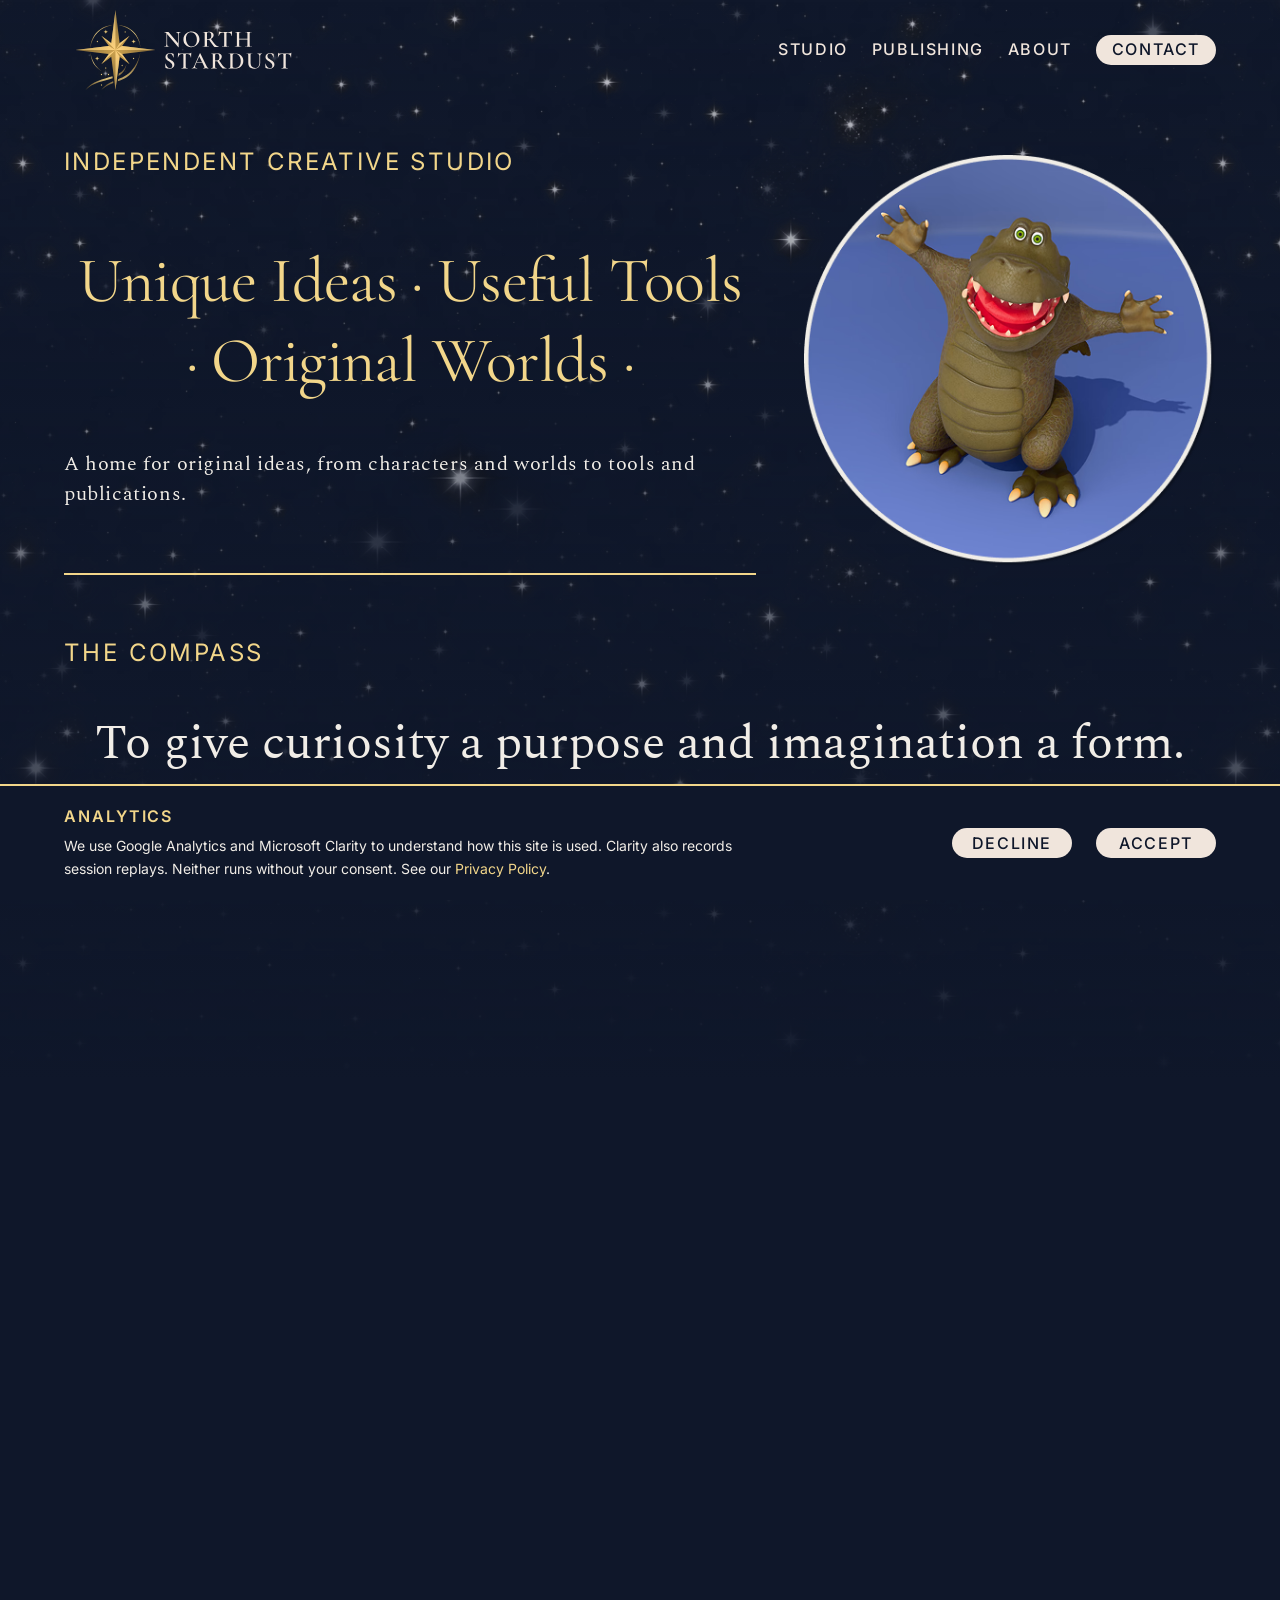
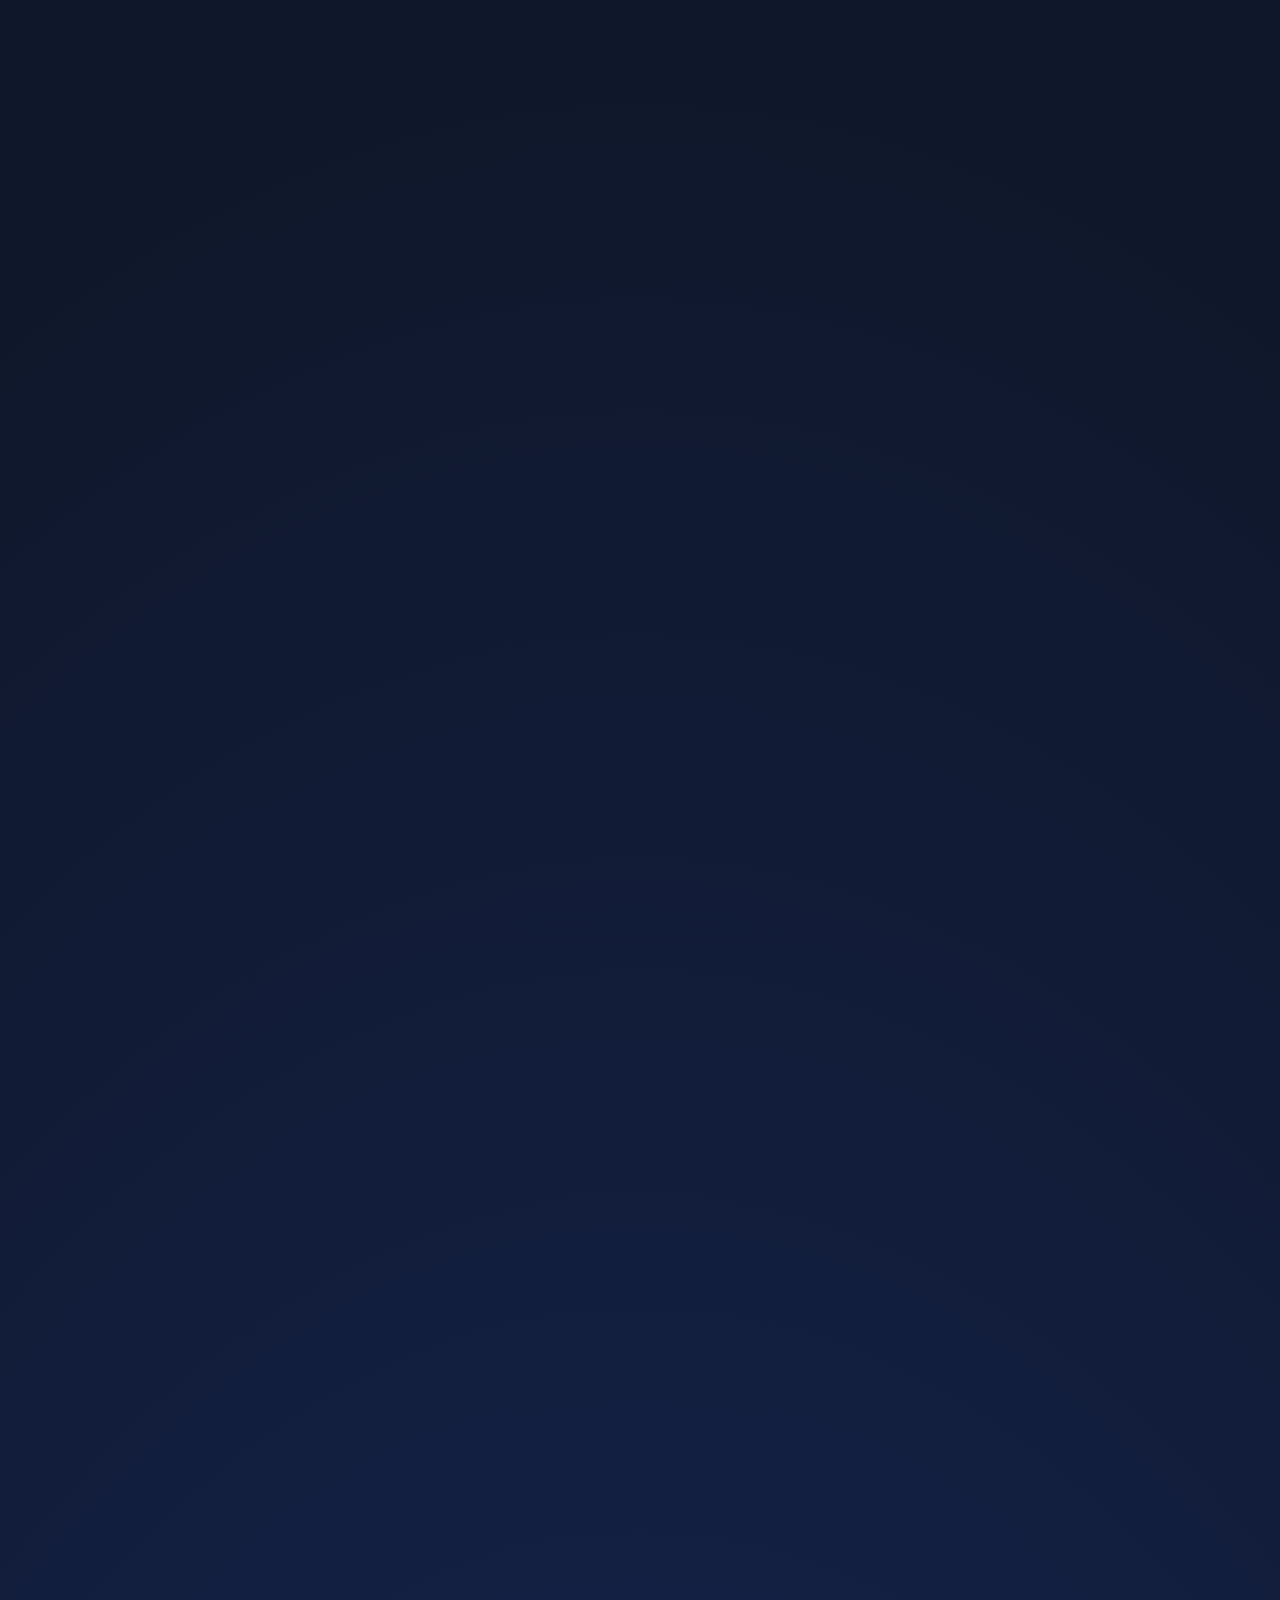
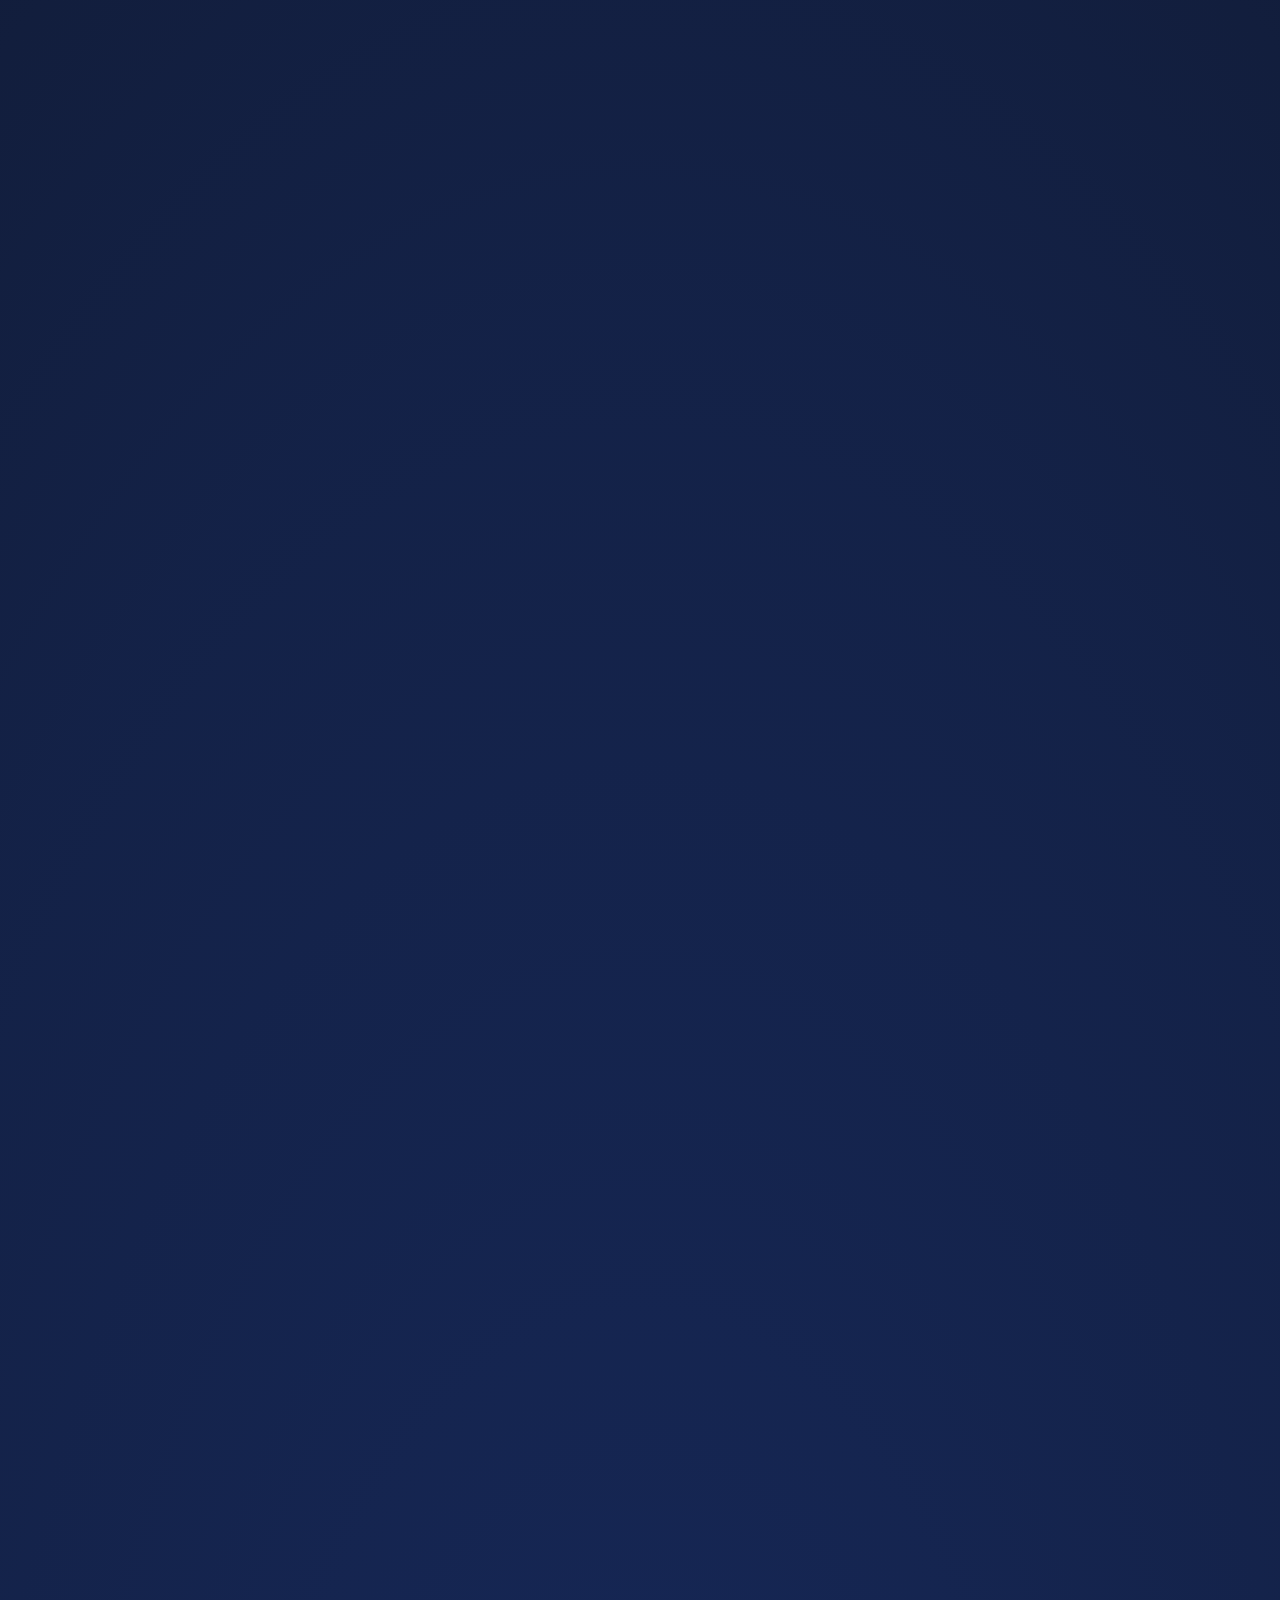
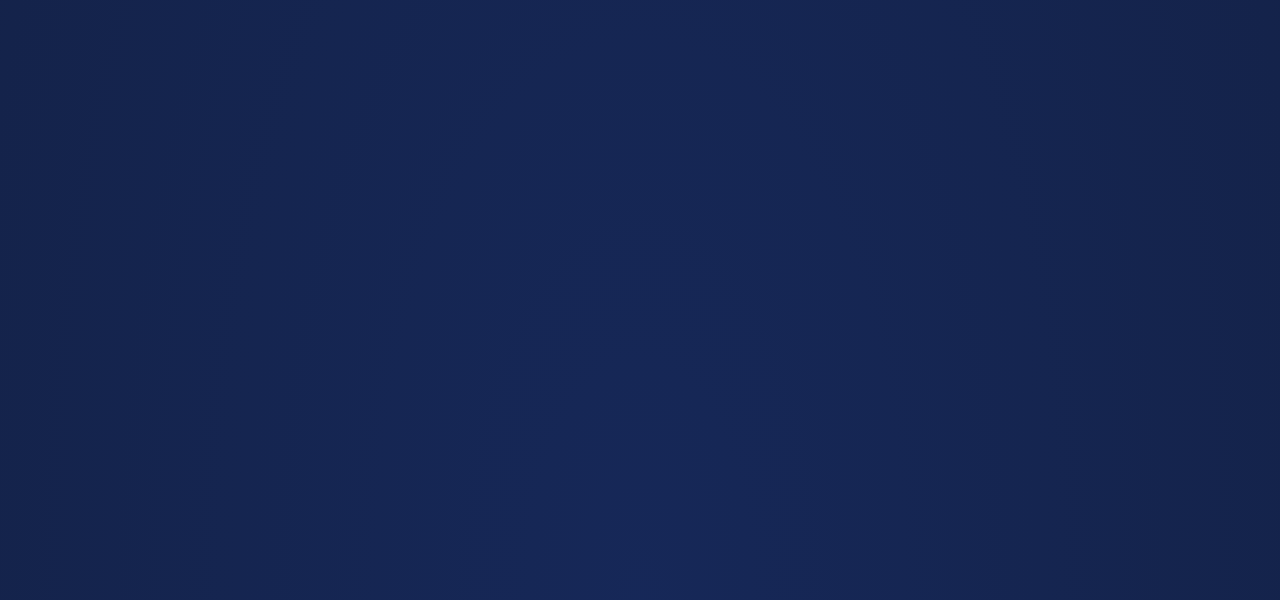
==== commit d478d97b: "Finalize website for production" ====
--- a/index.html
+++ b/index.html
@@ -33,6 +33,52 @@
   <meta property="og:image" content="https://northstardust.studio/assets/img/og-image.jpg">
   <meta name="twitter:card" content="summary_large_image">
 
+  <!--
+    The studio and the person behind it, stated once so search engines can tie
+    the site, the LinkedIn page and the ArtStation profile to one entity rather
+    than guessing.
+
+    Only the profiles this project actually links to are listed. sameAs is a
+    claim of identity, and a wrong or dead URL in it is worse than a short list.
+    Descriptions are the site's own words, not new copy written for robots.
+  -->
+  <script type="application/ld+json">
+  {
+    "@context": "https://schema.org",
+    "@graph": [
+      {
+        "@type": "Organization",
+        "@id": "https://northstardust.studio/#organization",
+        "name": "North Stardust",
+        "url": "https://northstardust.studio/",
+        "logo": "https://northstardust.studio/assets/img/logo-double-line.svg",
+        "description": "North Stardust is an independent creative studio and a home for original ideas, worlds, tools and publications.",
+        "sameAs": [
+          "https://www.linkedin.com/company/northstardust"
+        ],
+        "founder": {
+          "@id": "https://northstardust.studio/#athanasios-zagkliveris"
+        }
+      },
+      {
+        "@type": "Person",
+        "@id": "https://northstardust.studio/#athanasios-zagkliveris",
+        "name": "Athanasios Zagkliveris",
+        "jobTitle": "Founder & Creative Director",
+        "description": "Founder and Creative Director of North Stardust, with a background in engineering, 3D art and digital production.",
+        "url": "https://northstardust.studio/#founder",
+        "sameAs": [
+          "https://www.linkedin.com/in/athanasios-zagkliveris/",
+          "https://thanosgaz.artstation.com/"
+        ],
+        "worksFor": {
+          "@id": "https://northstardust.studio/#organization"
+        }
+      }
+    ]
+  }
+  </script>
+
   <link rel="icon" href="favicon.ico" sizes="any">
   <link rel="icon" type="image/png" sizes="32x32" href="assets/img/favicon-32.png">
   <link rel="apple-touch-icon" href="assets/img/apple-touch-icon.png">
@@ -46,25 +92,25 @@
   <link rel="stylesheet" href="styles.css">
   <script>document.documentElement.classList.add("js");</script>
 
-  <script>
-    (function(c,l,a,r,i,t,y){
-      c[a]=c[a]||function(){(c[a].q=c[a].q||[]).push(arguments)};
-      t=l.createElement(r);t.async=1;t.src="https://www.clarity.ms/tag/"+i;
-      y=l.getElementsByTagName(r)[0];y.parentNode.insertBefore(t,y);
-    })(window, document, "clarity", "script", "y0ykuly2si");
-  </script>
-  <script async src="https://www.googletagmanager.com/gtag/js?id=G-KX169TMJTF"></script>
-  <script>
-    window.dataLayer = window.dataLayer || [];
-    function gtag(){dataLayer.push(arguments);}
-    gtag('js', new Date());
-    gtag('config', 'G-KX169TMJTF');
-  </script>
+  <!--
+    No analytics here. Google Analytics and Microsoft Clarity are not loaded
+    by the page at all - main.js injects them, and only after the visitor has
+    said yes. Setting a tag here would put them back in front of that choice.
+
+    Their origins stay in the CSP in _headers, because that is where they are
+    fetched from once consent is given.
+  -->
 
   <script src="main.js" defer></script>
 </head>
 
-<body>
+<!--
+  data-analytics marks this as the one page that measures anything. The consent
+  module reads it: the question is only asked where there is something to ask
+  about, and a stored yes only loads the tags here. Removing the attribute is
+  all it takes to stop this page measuring.
+-->
+<body data-analytics>
   <a class="skip-link" href="#main-content">Skip to content</a>
 
   <!-- Shared page background. It scrolls with the document and is never fixed. -->
@@ -75,6 +121,27 @@
   </div>
 
   <header class="site-header" data-site-header>
+
+    <!--
+      Tablet and Mobile only - see the media query in styles.css.
+
+      Those two layouts are one continuous scrolling page, so the composition
+      runs under the transparent Header exactly as the Privacy page did. This
+      is the same fix: a live copy of the page background, clipped to the
+      Header band and held in register with the real one by main.js, so what
+      covers the passing content is the background rather than a colour.
+
+      Desktop and Laptop hide it. There the states are composed inside the
+      sticky stage and nothing ever passes beneath the Header.
+    -->
+    <div class="site-header__bg" aria-hidden="true">
+      <div class="page-bg">
+        <div class="page-bg__stars"></div>
+        <div class="page-bg__fade"></div>
+        <div class="page-bg__glow"></div>
+      </div>
+    </div>
+
     <div class="site-header__inner">
       <a
         class="site-header__logo"
@@ -173,14 +240,17 @@
               </div>
 
               <div class="hero__media">
-                <img
-                  src="assets/img/Hero Image.png"
-                  width="412"
-                  height="412"
-                  alt="3D illustration of North Stardust's dinosaur mascot character"
-                  decoding="async"
-                  fetchpriority="high"
-                >
+                <picture>
+                  <source srcset="assets/img/Hero%20Image.avif" type="image/avif">
+                  <img
+                    src="assets/img/Hero Image.png"
+                    width="412"
+                    height="412"
+                    alt="3D illustration of North Stardust's dinosaur mascot character"
+                    decoding="async"
+                    fetchpriority="high"
+                  >
+                </picture>
               </div>
             </div>
           </div>
@@ -279,14 +349,17 @@
                 <p data-content="home.studio.works.ip.message">
                   A new IP is emerging around Crocky Ka Rio, built around a unique universe of heroes, rich backstories and an inclusive world.
                 </p>
-                <img
-                  src="assets/img/Original Worlds.png"
-                  width="352"
-                  height="352"
-                  alt="Original Worlds artwork"
-                  loading="lazy"
-                  decoding="async"
-                >
+                <picture>
+                  <source srcset="assets/img/Original%20Worlds.avif" type="image/avif">
+                  <img
+                    src="assets/img/Original Worlds.png"
+                    width="352"
+                    height="352"
+                    alt="Original Worlds artwork"
+                    loading="lazy"
+                    decoding="async"
+                  >
+                </picture>
               </article>
             </div>
 
@@ -325,15 +398,18 @@
         >
           <div class="landing-shell founder">
             <div class="founder__media">
-              <img
-                class="founder__portrait"
-                src="assets/img/founder-rounded.png"
-                width="332"
-                height="456"
-                alt="Portrait of Athanasios Zagkliveris"
-                loading="lazy"
-                decoding="async"
-              >
+              <picture>
+                <source srcset="assets/img/founder-rounded.avif" type="image/avif">
+                <img
+                  class="founder__portrait"
+                  src="assets/img/founder-rounded.png"
+                  width="332"
+                  height="456"
+                  alt="Portrait of Athanasios Zagkliveris"
+                  loading="lazy"
+                  decoding="async"
+                >
+              </picture>
 
               <ul class="founder__links founder__links--aside">
                 <li><a href="https://www.linkedin.com/in/athanasios-zagkliveris/" target="_blank" rel="noopener noreferrer">LINKEDIN</a></li>
@@ -416,14 +492,47 @@
 
               <div class="field" data-field="message">
                 <label class="visually-hidden" for="message">Message</label>
-                <textarea id="message" name="message" placeholder="MESSAGE" required></textarea>
-                <p class="field__error" data-message-error role="status" aria-live="polite" hidden></p>
-              </div>
-
+                <!--
+                  maxlength is the no-JS floor. main.js drops it on boot and
+                  enforces the limit itself, so that at 500 the next keystroke
+                  replaces the last character instead of being refused.
+                -->
+                <textarea id="message" name="message" placeholder="MESSAGE" maxlength="500" aria-describedby="message-count" required></textarea>
+              </div>
+
+              <!--
+                One slot, one message. The countdown sits here by default; a
+                validation error or a send status takes its place, and only
+                ever one of the two is seen. They are separate elements
+                because only the status should be announced - a live region
+                that also carried the countdown would speak every keystroke.
+
+                The status is never hidden and never removed. A live region has
+                to be sitting in the accessibility tree, empty, before its text
+                arrives: several screen readers say nothing at all when a region
+                appears and fills in the same moment. Empty it costs no height -
+                p carries no margin here - so hiding the countdown is enough to
+                give it the row.
+              -->
               <div class="contact-form__foot">
-                <p class="contact-form__status" role="status" aria-live="polite"></p>
-                <button class="btn contact-form__submit" type="submit">SUBMIT</button>
-              </div>
+                <div class="contact-form__note">
+                  <p class="contact-form__count" id="message-count" data-message-count>500 characters left</p>
+                  <p class="contact-form__status" id="form-note" role="status" aria-live="polite"></p>
+                </div>
+                <button class="btn contact-form__submit" type="submit" aria-describedby="form-privacy-note">SUBMIT</button>
+              </div>
+
+              <!--
+                Acknowledgement, not consent. There is no checkbox and nothing
+                to tick: the form is sent on legitimate interests, and a
+                consent box here would misdescribe the basis it actually runs
+                on. This is the Article 13 notice, given at the point of
+                collection, one click from the full policy.
+              -->
+              <p class="contact-form__privacy" id="form-privacy-note">
+                By submitting this form, you acknowledge our
+                <a href="privacy.html">Privacy Policy</a>.
+              </p>
             </form>
           </div>
         </section>
@@ -451,6 +560,8 @@
               LINKEDIN
             </a>
 
+            <a class="site-footer__privacy" href="privacy.html">Privacy Policy</a>
+
             <p class="site-footer__legal" data-content="footer.copyright">© 2026 North Stardust Studio</p>
           </div>
         </footer>
--- a/styles.css
+++ b/styles.css
@@ -695,6 +695,26 @@
   letter-spacing: 0.03em;
 }
 
+
+/*
+  AVIF wrappers, made invisible to layout.
+
+  Three content images are served as AVIF with a PNG behind them, which means
+  each <img> gained a <picture> parent. Several layouts here set
+  display: contents on the image's container and then place the <img> itself as
+  a grid or flex item - .studio-work--ip and .founder__media both do. Left
+  alone, the <picture> would become that item and every rule targeting the
+  image would be aiming at the wrong box.
+
+  display: contents on the wrapper puts the <img> back where it was, so none of
+  those rules had to change. The Header lockup is deliberately not included: its
+  <picture> is a flex item there and is doing its job.
+*/
+.hero__media picture,
+.studio-work--ip picture,
+.founder__media picture {
+  display: contents;
+}
 .hero__media {
   display: flex;
   justify-content: center;
@@ -1018,8 +1038,19 @@
 }
 
 /*
-  Fixed by the author, not the reader: no handle, no scrollbar. main.js grows
-  the box a line at a time as the text runs past the bottom.
+  Fixed by the author, not the reader: no drag handle and no visible scrollbar.
+  main.js grows the box a line at a time as the text runs past the bottom, and
+  stops it at whichever comes first - the 300px cap here, or the point where
+  the state would otherwise push the Footer past the bottom of the stage.
+
+  What is hidden is the scrollbar, not the scrolling. Once the box has stopped
+  growing the text can still run past it, and the reader has to be able to get
+  back to it - by wheel, by trackpad, by dragging a selection or by walking the
+  caret. So the box stays a scroll container and only its scrollbar is taken
+  out of the paint, in the three dialects that need telling separately.
+
+  Nothing here reserves a gutter, so the text measures the same width as it did
+  when this was overflow:hidden and the growth calculation is unaffected.
 */
 .field textarea {
   height: 120px;
@@ -1029,17 +1060,19 @@
   padding: 0.65rem 1rem;
   line-height: 1.4;
   resize: none;
-  overflow: hidden;
-}
-
-/* Sits under the box it belongs to. */
-.field__error {
-  margin-top: 8px;
-  color: var(--field-error);
-  font: 400 14px/1.3 var(--font-sans);
-}
-
-.field__error[hidden] {
+  overflow-x: hidden;
+  overflow-y: auto;
+  /*
+    The page snaps between states. Without this, reaching the end of the
+    message hands the wheel straight to the page and throws the reader out of
+    the state they are typing in.
+  */
+  overscroll-behavior-y: contain;
+  scrollbar-width: none;
+  -ms-overflow-style: none;
+}
+
+.field textarea::-webkit-scrollbar {
   display: none;
 }
 
@@ -1082,6 +1115,79 @@
   color: var(--field-error);
 }
 
+/*
+  Autofill.
+
+  A field the browser fills for the reader - the Email, usually - is painted by
+  the browser itself: its own light background and its own near-black text,
+  both marked !important in the UA stylesheet. That is why the Email came out
+  as a pale box while the fields beside it stayed transparent.
+
+  The text colour is reachable, because that rule sets `color` and not
+  `-webkit-text-fill-color`, which wins over it.
+
+  The background is not reachable at any specificity. It is, however,
+  animatable, so a transition long enough never to arrive leaves the field
+  painted with the background this stylesheet gave it. The other three
+  transitions are repeated here because `transition` is one property and
+  naming it again replaces the lot.
+
+  Split into two rule sets on purpose: an engine that does not recognise one of
+  these selectors would drop the whole list if they shared a block, and the
+  standard `:autofill` and the WebKit-prefixed form are not understood by the
+  same set of browsers.
+*/
+.field input:-webkit-autofill,
+.field input:-webkit-autofill:hover,
+.field input:-webkit-autofill:focus,
+.field textarea:-webkit-autofill {
+  -webkit-text-fill-color: var(--peach);
+  caret-color: var(--peach);
+  transition:
+    border-color 0.2s ease,
+    color 0.2s ease,
+    box-shadow 0.2s ease,
+    background-color 100000s 100000s;
+}
+
+.field input:autofill,
+.field input:autofill:hover,
+.field input:autofill:focus,
+.field textarea:autofill {
+  -webkit-text-fill-color: var(--peach);
+  caret-color: var(--peach);
+  transition:
+    border-color 0.2s ease,
+    color 0.2s ease,
+    box-shadow 0.2s ease,
+    background-color 100000s 100000s;
+}
+
+/*
+  An autofilled field is a filled field, so it takes the filled text colour;
+  if it then fails validation it takes the error colour, exactly as a field
+  the reader typed into would.
+*/
+.field.is-filled input:-webkit-autofill {
+  -webkit-text-fill-color: var(--ivory);
+  caret-color: var(--ivory);
+}
+
+.field.is-filled input:autofill {
+  -webkit-text-fill-color: var(--ivory);
+  caret-color: var(--ivory);
+}
+
+.field.is-error input:-webkit-autofill {
+  -webkit-text-fill-color: var(--field-error);
+  caret-color: var(--field-error);
+}
+
+.field.is-error input:autofill {
+  -webkit-text-fill-color: var(--field-error);
+  caret-color: var(--field-error);
+}
+
 .contact-form__foot {
   display: flex;
   align-items: center;
@@ -1089,12 +1195,56 @@
   gap: 1rem;
 }
 
+/*
+  The one place the form ever speaks: countdown by default, a validation error
+  or a send status in its stead. It holds the left of the Submit row, and both
+  of its children sit on the same line and the same left edge, so swapping one
+  for the other moves nothing.
+*/
+.contact-form__note {
+  flex: 1;
+  min-width: 0;
+  /*
+    Indented from the message box's left edge rather than flush with it. Mobile
+    drops this - see the Mobile block - because the slot has no width to spare
+    there.
+  */
+  margin-left: 24px;
+}
+
+.contact-form__count,
 .contact-form__status {
-  flex: 1;
   color: var(--ivory);
   font: 400 14px/1.3 var(--font-sans);
 }
 
+.contact-form__count {
+  opacity: 0.6;
+  font-variant-numeric: tabular-nums;
+  transition: color 0.2s ease, opacity 0.2s ease;
+}
+
+/* The last 50, then nothing left to give. */
+.contact-form__count[data-state="low"] {
+  color: var(--gold-light);
+  opacity: 1;
+}
+
+.contact-form__count[data-state="full"] {
+  color: var(--field-error);
+  opacity: 1;
+}
+
+/*
+  Only the countdown is ever hidden. The status is a live region and has to
+  stay in the accessibility tree to be announced reliably - display:none, or a
+  :empty rule, would take it straight back out. Empty it draws nothing and
+  measures nothing, so no rule is needed to get it out of the way.
+*/
+.contact-form__count[hidden] {
+  display: none;
+}
+
 .contact-form__status[data-state="error"] {
   color: var(--field-error);
 }
@@ -1103,6 +1253,160 @@
   color: var(--gold-light);
 }
 
+/*
+  The Article 13 notice, given where the data is collected. Deliberately quiet:
+  it is a pointer, not a request, and there is nothing here to agree to.
+
+  Aligned to the right so it sits under Submit rather than under the message
+  slot, and set 24px clear of the button so it reads as a footnote to the form
+  rather than as part of the Submit row.
+*/
+.contact-form__privacy {
+  /*
+    No margin: the form is a flex column with a 24px row-gap, which already
+    puts exactly 24px between Submit and this line. Adding a margin on top of
+    it made the gap 48px.
+  */
+  text-align: right;
+  color: var(--ivory);
+  opacity: 0.75;
+  font: 400 14px/1.5 var(--font-sans);
+}
+
+.contact-form__privacy a {
+  color: inherit;
+  text-decoration: underline;
+  text-underline-offset: 2px;
+}
+
+.contact-form__privacy a:hover,
+.contact-form__privacy a:focus-visible {
+  color: var(--gold-light);
+}
+
+
+/* ==========================================================
+   ANALYTICS CONSENT
+
+   Built by main.js, on any page that has something to ask. Nothing here is
+   loaded before the visitor answers, which is the point - see the module in
+   main.js for why the tags cannot live in the markup.
+   ========================================================== */
+
+/*
+  Anchored to the bottom of the viewport rather than the document, so the
+  question is in front of the visitor wherever they are on a long page. The
+  gold hairline is the same rule the states use between sections; the band
+  itself is Midnight so it reads as part of the site rather than a browser
+  chrome bar bolted on.
+*/
+.consent {
+  position: fixed;
+  inset: auto 0 0 0;
+  z-index: 1200;
+  background: var(--midnight);
+  border-top: 2px solid var(--gold-light);
+}
+
+/*
+  The banner takes focus when it opens so keyboard visitors arrive at the
+  question. It is a container, not a control, so it does not draw the focus ring
+  a control would - that ring belongs to the two buttons, equally, once someone
+  Tabs to one of them.
+*/
+.consent:focus {
+  outline: none;
+}
+
+.consent__inner {
+  width: min(100%, var(--content-width));
+  margin-inline: auto;
+  padding: 20px var(--gutter);
+  display: flex;
+  align-items: center;
+  justify-content: space-between;
+  gap: 32px;
+}
+
+.consent__copy {
+  max-width: 68ch;
+}
+
+.consent__title {
+  color: var(--gold-light);
+  font: 600 16px/1.3 var(--font-sans);
+  letter-spacing: 0.12em;
+  text-transform: uppercase;
+}
+
+.consent__text {
+  margin-top: 8px;
+  color: var(--ivory);
+  font: 400 14px/1.6 var(--font-sans);
+}
+
+/*
+  The only coloured thing in the sentence, so the eye finds it without the rule
+  being drawn all the time. Pointer layouts get the underline on hover; touch
+  has no hover to reveal it, so below 1200px it is drawn from the start - see
+  the media query further down.
+*/
+.consent__text a {
+  color: var(--gold-light);
+  text-decoration: none;
+}
+
+.consent__text a:hover,
+.consent__text a:focus-visible {
+  text-decoration: underline;
+  text-underline-offset: 3px;
+  text-decoration-thickness: 1px;
+}
+
+.consent__actions {
+  display: flex;
+  gap: 24px;
+  flex-shrink: 0;
+}
+
+/*
+  Decline and Accept are deliberately identical. Consent is only freely given
+  when refusing costs no more than agreeing, so neither is dressed as the
+  obvious one - no primary colour on one and a faint outline on the other.
+*/
+.consent__btn {
+  min-width: 116px;
+}
+
+/*
+  Touch has no hover to reveal the underline with, so below 1200px the link is
+  drawn underlined from the start. Without this it is a colour change alone,
+  which is not enough on its own to say "this is a link".
+*/
+@media (max-width: 1199px) {
+  .consent__text a {
+    text-decoration: underline;
+    text-underline-offset: 3px;
+    text-decoration-thickness: 1px;
+  }
+}
+
+@media (max-width: 767px) {
+  .consent__inner {
+    flex-direction: column;
+    align-items: stretch;
+    gap: 16px;
+    padding: 16px var(--gutter);
+  }
+
+  .consent__actions {
+    justify-content: stretch;
+  }
+
+  .consent__btn {
+    flex: 1;
+  }
+}
 /* ==========================================================
    BUTTONS
    ========================================================== */
@@ -1141,7 +1445,11 @@
   margin-inline: auto;
   padding-inline: var(--gutter);
   display: grid;
-  grid-template-columns: 1fr auto 1fr;
+  /*
+    Four equal shares, one per item, so the row is spaced by its own content
+    rather than by two flexible ends pushing the middle pair together.
+  */
+  grid-template-columns: repeat(4, 1fr);
   align-items: center;
   gap: 1rem;
 }
@@ -1162,6 +1470,33 @@
   justify-self: center;
 }
 
+/* Outer items hold the edges; the inner two centre in their own share. */
+.site-footer__legal {
+  justify-self: end;
+}
+
+/*
+  Sits between LINKEDIN and the copyright. Same type as its neighbours so the
+  row reads as one line, but it keeps its own capitals: it is the name of a
+  document, not a label like LINKEDIN.
+*/
+.site-footer__privacy {
+  justify-self: center;
+  display: inline-block;
+  color: var(--peach);
+  font: 500 14px/1.2 var(--font-sans);
+  letter-spacing: 0.1em;
+  text-decoration: none;
+  transition: color 0.2s ease, transform 0.2s ease;
+}
+
+.site-footer__privacy:hover,
+.site-footer__privacy:focus-visible {
+  color: var(--gold-light);
+  text-decoration: underline;
+  transform: scale(1.06);
+}
+
 .site-footer__legal {
   justify-self: end;
   color: var(--peach);
@@ -1250,13 +1585,18 @@
     The Footer holds the bottom of the stage while the message box grows.
 
     The separator carries the 64px of clear space above and below its rule
-    inside its own box rather than taking it from the stage's row gap, and
-    that box is the only item here allowed to shrink. So the space either side
-    of the separator is what gives way as Contact gets taller, and the Founder,
+    inside its own box rather than taking it from the canvas row gap, and that
+    box is the only item here allowed to shrink. So the space either side of
+    the separator is what gives way as Contact gets taller, and the Founder,
     the Contact block and the Footer all stay where they are.
+
+    Capping the canvas at the stage height is what makes that shrink happen at
+    all: the canvas is height:auto everywhere else, and a flex container that
+    grows with its content never has the free-space deficit flex-shrink needs.
   */
-  :root[data-landing-step="6"] .landing-stage {
+  :root[data-landing-step="6"] .stage-canvas {
     row-gap: 0;
+    max-height: 100%;
   }
 
   :root[data-landing-step="6"] .stage-line--a {
@@ -1449,6 +1789,362 @@
    sets height:100%. Releasing it here lets the row fill the footer. */
 .publishing-footer .site-footer__inner {
   height: auto;
+}
+
+/* ==========================================================
+   HEADER BACKDROP
+   index.html (Tablet and Mobile) and privacy.html
+
+   The Header is sticky and transparent. That is right wherever nothing passes
+   beneath it - the Desktop and Laptop states are composed inside the sticky
+   stage, and Publishing is a single centred line - but Tablet, Mobile and the
+   Privacy page are all one continuous scroll, and there the content ran under
+   the Header and stayed legible through it.
+
+   A flat band would hide it without matching it. The background is a starfield
+   at the top, plain Midnight through the middle and the blue glow near the
+   bottom, so any single colour is wrong at both ends of the scroll.
+
+   So the band is not a colour. It is a live copy of the page background, held
+   in register with the real one - main.js writes the real one's offset and
+   height into --bg-top and --bg-height, and the copy is positioned by them.
+   Both run the same star drift on the same timeline, so they stay in step
+   without being told to.
+
+   The wrapper clips the copy to the Header band and masks the last 32px to
+   nothing, so content disappears under a band that reads as background and the
+   edge is a fade rather than a rectangle.
+   ========================================================== */
+
+/*
+  Opaque over everything the Header draws, then out to nothing.
+
+  --band-solid is measured by main.js: the bottom of the lowest thing the
+  Header paints, plus 2px. The band is that much again plus a 24px tail, and
+  the mask holds full opacity for all of the first part and falls linearly to
+  nothing across the second. So the lockup and the nav always sit on solid
+  background, and the band ends as background rather than as an edge.
+
+  The tail is why the band is not simply the Header's height. At Tablet the
+  lockup fills the Header exactly, leaving nowhere inside it for a fade; the
+  band reaches past the Header instead, which is the only place the fade can
+  go without thinning the ground under the logo.
+*/
+.site-header__bg {
+  position: absolute;
+  top: 0;
+  right: 0;
+  left: 0;
+  height:
+    calc(
+      var(--band-solid, calc(var(--header-height) * 0.75)) + 24px
+    );
+  z-index: -1;
+  overflow: hidden;
+  pointer-events: none;
+  -webkit-mask-image:
+    linear-gradient(
+      to bottom,
+      rgb(0 0 0 / 1) 0,
+      rgb(0 0 0 / 1) calc(100% - 24px),
+      rgb(0 0 0 / 0) 100%
+    );
+  mask-image:
+    linear-gradient(
+      to bottom,
+      rgb(0 0 0 / 1) 0,
+      rgb(0 0 0 / 1) calc(100% - 24px),
+      rgb(0 0 0 / 0) 100%
+    );
+}
+
+/*
+  The copy is laid out in the Header's coordinates, which sit at the top of the
+  viewport, so --bg-top carries the real background's viewport offset - a
+  negative number once the page has scrolled. Before main.js runs, the fallback
+  puts it at 0, which is exactly right at the top of the page.
+*/
+.site-header__bg .page-bg {
+  position: absolute;
+  top: var(--bg-top, 0px);
+  left: 0;
+  width: 100%;
+  height: var(--bg-height, 100svh);
+  inset-inline: 0;
+}
+
+/*
+  Home only, and only where the states are composed inside the sticky stage.
+  Nothing passes under the Header there, so the band would cover the top of the
+  composition for no reason. The Privacy page keeps it at every width, which is
+  why this is scoped away from .legal-body rather than applied to the Header
+  outright.
+*/
+@media (min-width: 1200px) {
+  body:not(.legal-body) .site-header__bg {
+    display: none;
+  }
+}
+
+/*
+  Nothing to hide with JavaScript off: the copy cannot be positioned, so the
+  Header goes back to being transparent rather than showing a band stuck at the
+  top of the document.
+*/
+:root:not(.js) .site-header__bg {
+  display: none;
+}
+
+/* ==========================================================
+   PRIVACY POLICY PAGE
+   privacy.html
+
+   Reuses the publishing.html shell - .publishing-body for the column, the
+   shared Header and .publishing-footer. Only the reading column below is new,
+   and every selector is scoped under .legal or .legal-body so nothing here can
+   reach the Home states or the Publishing page.
+   ========================================================== */
+
+.legal-page {
+  flex: 1;
+  display: flex;
+  justify-content: center;
+  padding: 48px var(--gutter) 96px;
+}
+
+/*
+  A measure, not a container width. Long-form prose is read one line at a time,
+  so this is set by the line length that stays comfortable rather than by the
+  1200px the composed states use. At 18px Inter this lands near 70 characters.
+*/
+.legal {
+  width: 100%;
+  max-width: 660px;
+  /*
+    Inter throughout. The Home states pair three faces because each has a job
+    there - the brand lockup, the composed headlines, the running text. A legal
+    page has one job, reading, and one voice reads better than three.
+  */
+  font-family: var(--font-sans);
+}
+
+.legal__title {
+  color: var(--gold-light);
+  font: 600 40px/1.15 var(--font-sans);
+  letter-spacing: -0.02em;
+  text-wrap: balance;
+}
+
+/* Sits under the title as a caption, not as another heading. */
+/* Typed as p.<class> so the generic ".legal p" rule below cannot outrank it. */
+.legal p.legal__stamp {
+  margin-top: 14px;
+  color: var(--peach);
+  opacity: 0.7;
+  font: 400 13px/1.4 var(--font-sans);
+  letter-spacing: 0.1em;
+  text-transform: uppercase;
+}
+
+.legal p.legal__lede {
+  margin-top: 36px;
+  font-size: 20px;
+  line-height: 1.65;
+}
+
+.legal h2 {
+  margin-top: 52px;
+  color: var(--gold-light);
+  font: 600 22px/1.35 var(--font-sans);
+  letter-spacing: -0.01em;
+  text-wrap: balance;
+}
+
+.legal p,
+.legal ul {
+  margin-top: 18px;
+  font-size: 18px;
+  line-height: 1.75;
+}
+
+.legal ul {
+  padding-left: 1.2em;
+  list-style: disc;
+}
+
+.legal li {
+  margin-top: 10px;
+}
+
+.legal li::marker {
+  color: var(--gold-dark);
+}
+
+.legal strong {
+  font-weight: 600;
+  color: var(--peach);
+}
+
+/* Cookie names read as values, not prose. */
+.legal code {
+  font-family: var(--font-sans);
+  font-size: 0.94em;
+  letter-spacing: 0.02em;
+  color: var(--peach);
+}
+
+/*
+  Underlined rather than coloured alone: at this size a colour shift on its own
+  is a weak signal, and these links matter - they are how someone acts on the
+  page.
+*/
+.legal a {
+  color: var(--gold-light);
+  text-decoration: underline;
+  text-underline-offset: 3px;
+  text-decoration-thickness: 1px;
+}
+
+.legal a:hover,
+.legal a:focus-visible {
+  color: var(--peach);
+}
+
+/*
+  The control that reopens the analytics question. A button, not a link,
+  because it acts on this page rather than going anywhere - and typed to look
+  like the prose around it so it reads as part of the sentence it sits in.
+*/
+.legal__choice {
+  display: inline;
+  margin: 0;
+  padding: 0;
+  border: 0;
+  background: none;
+  font: inherit;
+  color: var(--gold-light);
+  text-decoration: underline;
+  text-underline-offset: 3px;
+  text-decoration-thickness: 1px;
+  cursor: pointer;
+}
+
+.legal__choice:hover,
+.legal__choice:focus-visible {
+  color: var(--peach);
+}
+
+@media (max-width: 767px) {
+  .legal-page {
+    padding: 32px var(--gutter) 64px;
+  }
+
+  .legal__title {
+    font-size: 30px;
+  }
+
+  .legal p.legal__lede {
+    margin-top: 28px;
+    font-size: 18px;
+  }
+
+  .legal h2 {
+    margin-top: 44px;
+    font-size: 20px;
+  }
+
+  .legal p,
+  .legal ul {
+    font-size: 17px;
+  }
+}
+
+/* ==========================================================
+   404
+   404.html
+
+   No Header, no Footer: the page has one job. The body still carries the
+   background system, so it reads as part of the site rather than as a server
+   error page.
+   ========================================================== */
+
+.notfound-body {
+  min-height: 100svh;
+  display: flex;
+  flex-direction: column;
+}
+
+.notfound-page {
+  flex: 1;
+  display: grid;
+  place-items: center;
+  padding: 48px var(--gutter);
+}
+
+/* The 48px rhythm the block is built on. */
+.notfound {
+  display: flex;
+  flex-direction: column;
+  align-items: center;
+  gap: 48px;
+  text-align: center;
+}
+
+.notfound__code {
+  color: var(--gold-light);
+  font: 400 96px/1 var(--font-sans);
+}
+
+/* Message and description sit 24px apart inside the 48px rhythm. */
+.notfound__message {
+  display: flex;
+  flex-direction: column;
+  gap: 24px;
+}
+
+/*
+  Weight 400: the project ships Cormorant Garamond in 400 only, by choice.
+  Asking for 600 would have the browser synthesise a bold, which is a worse
+  letterform than the real one at 64px.
+*/
+.notfound__title {
+  color: var(--gold-light);
+  font: 400 64px/1.1 var(--font-brand);
+  text-wrap: balance;
+}
+
+.notfound__text {
+  color: var(--ivory);
+  font: 400 20px/1.5 var(--font-serif);
+  letter-spacing: 0.05em;
+  text-wrap: balance;
+}
+
+/* .btn already carries the pill, the peach and the Midnight label. */
+.notfound__home {
+  width: 120px;
+}
+
+/*
+  Scaled for narrow screens. The proportions are the same: the code leads, the
+  message carries, the description follows it by a smaller step.
+*/
+@media (max-width: 767px) {
+  .notfound {
+    gap: 36px;
+  }
+
+  .notfound__code {
+    font-size: 64px;
+  }
+
+  .notfound__title {
+    font-size: 36px;
+  }
+
+  .notfound__text {
+    font-size: 17px;
+  }
 }
 
 /* ==========================================================
@@ -1547,8 +2243,23 @@
     display: block;
     min-height: 0;
     padding-block: 0;
-    /* Lands as Header, rule, then the section - not under the Header. */
-    scroll-margin-top: var(--header-height);
+    /*
+      Lands the section's rule exactly where the band stops covering.
+
+      The rule is the section's own top edge, and the 24px canvas gap sits
+      directly above it, so whatever precedes the section ends 24px higher. Put
+      the rule at the band's full height and that 24px lands inside the band's
+      opaque part - the tail of the previous section goes under the solid
+      region rather than showing above the rule.
+
+      Any larger offset pushes the previous section back into view; any smaller
+      one starts hiding the rule. This is the one value that shows the rule and
+      nothing before it.
+    */
+    scroll-margin-top:
+      calc(
+        var(--band-solid, calc(var(--header-height) * 0.75)) + 24px
+      );
   }
 
   #compass::before,
@@ -1700,6 +2411,25 @@
   .stage-footer .site-footer__inner {
     height: auto;
   }
+
+  /* ---- Footer ---- */
+  /*
+    The compass alone from Tablet down. The lockup is one SVG, icon then
+    wordmark, with the icon occupying exactly the left quarter of its 1024x256
+    viewBox - so holding the box to the icon's width and clipping shows the
+    mark on its own, without a second asset to keep in step with the first.
+  */
+  .site-footer__logo {
+    width: 30px;
+    height: 30px;
+    overflow: hidden;
+  }
+
+  .site-footer__logo img {
+    width: auto;
+    max-width: none;
+    height: 30px;
+  }
 }
 
 /* ==========================================================
@@ -1711,6 +2441,22 @@
    ========================================================== */
 
 @media (min-width: 768px) and (max-width: 1199px) {
+
+  /* ---- Footer ---- */
+  /*
+    One line, sized by its content rather than into four equal shares. Equal
+    columns give the copyright about 185px here, which is not enough for it and
+    breaks it over two lines; letting each item take its own width and spreading
+    the row keeps all four on one line with the ends against the gutters.
+  */
+  .site-footer__inner {
+    grid-template-columns: repeat(4, auto);
+    justify-content: space-between;
+  }
+
+  .site-footer__legal {
+    white-space: nowrap;
+  }
   /* No hamburger here - the full navigation still fits. */
   .site-header__nav {
     display: flex;
@@ -1867,6 +2613,26 @@
   .connect-card {
     margin-bottom: 24px;
   }
+
+  /*
+    Useful Tools: "into" belongs at the head of the second line, so the measure
+    is cut below the width of "Turn knowledge and creativity into" (311px) and
+    kept above "Turn knowledge and creativity" (270px).
+  */
+  .pillar:nth-of-type(2) .pillar__description {
+    max-width: 300px;
+  }
+
+  /*
+    Original Worlds: the copy is ranged right under a ranged-right title, and
+    was reaching 35px further left than the title above it. "Original Worlds"
+    sets 305px wide here, so holding the copy to the same measure starts the
+    block where the title starts. margin-left keeps it against the right edge.
+  */
+  .pillar:nth-of-type(3) .pillar__description {
+    max-width: 305px;
+    margin-left: auto;
+  }
 }
 
 /* ==========================================================
@@ -1886,15 +2652,19 @@
     --body-size: 18px;
   }
 
+  /*
+    The countdown and the messages sit flush with the message box here. The
+    24px indent they carry elsewhere is width this slot cannot spare - Submit
+    already takes most of the row.
+  */
+  .contact-form__note {
+    margin-left: 0;
+  }
+
   /* ---- Header ---- */
   /* Half height, and the lockup no longer fills the Header band. */
   .site-header__logo img {
     height: calc(var(--header-height) / 2);
-  }
-
-  .site-footer__logo,
-  .site-footer__logo img {
-    height: 30px;
   }
 
   /* The menu icon needs room off the right edge. */
@@ -2034,10 +2804,23 @@
     "to" at the head of the second line.
   */
   .studio-work--tool .studio-work__title {
-    grid-column: 1 / 3;
+    /*
+      Ends where the Original Worlds image below it ends, not where the
+      Navisworks cover beside it begins - the two right edges line up down the
+      column. The box is wider than the track, so it reaches back over the gap;
+      the longest line still starts within 3px of the image edge.
+    */
+    grid-column: 1;
     grid-row: 6;
     max-width: 150px;
     font-size: 20px;
+    /*
+      Ranged right so the title's ragged edge meets the cover beside it rather
+      than trailing away from it. Wider layouts keep their left alignment: the
+      cover is on the other side there, so the same edge would be the wrong one.
+    */
+    text-align: right;
+    justify-self: end;
   }
 
   /*
@@ -2167,15 +2950,29 @@
     flex-direction: column;
   }
 
+  /* ---- Footer ---- */
+  /*
+    Two rows here, where four items will not sit across 375px: the mark,
+    LINKEDIN and Privacy Policy share the first, and the copyright takes the
+    second on its own. Tablet keeps all four on one line - with the compass in
+    place of the lockup there is room for them.
+  */
   .site-footer__inner {
-    grid-template-columns: 1fr;
-    justify-items: center;
+    grid-template-columns: auto auto auto;
+    justify-content: center;
+    align-items: center;
+    gap: 16px 20px;
     padding-block: 24px;
   }
 
   .site-footer__logo,
   .site-footer__linkedin,
+  .site-footer__privacy {
+    justify-self: center;
+  }
+
   .site-footer__legal {
+    grid-column: 1 / -1;
     justify-self: center;
   }
 }
